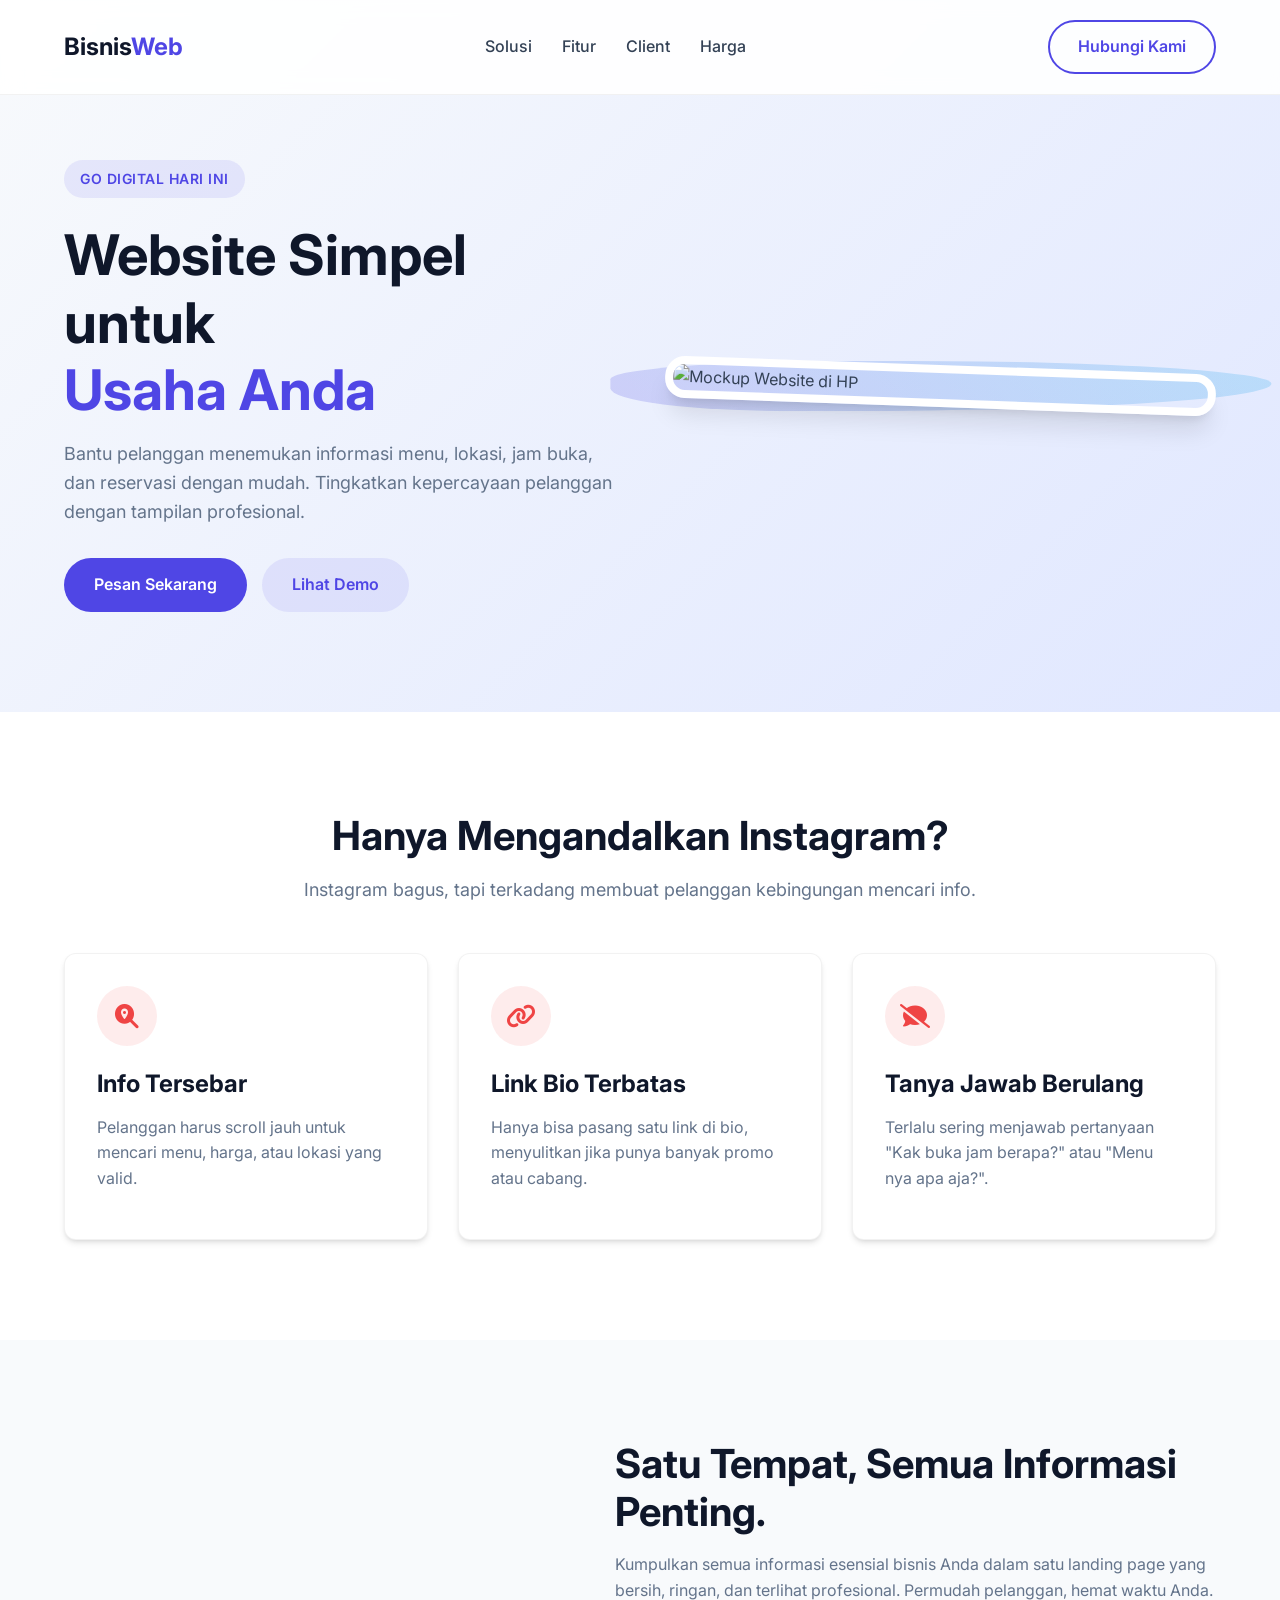
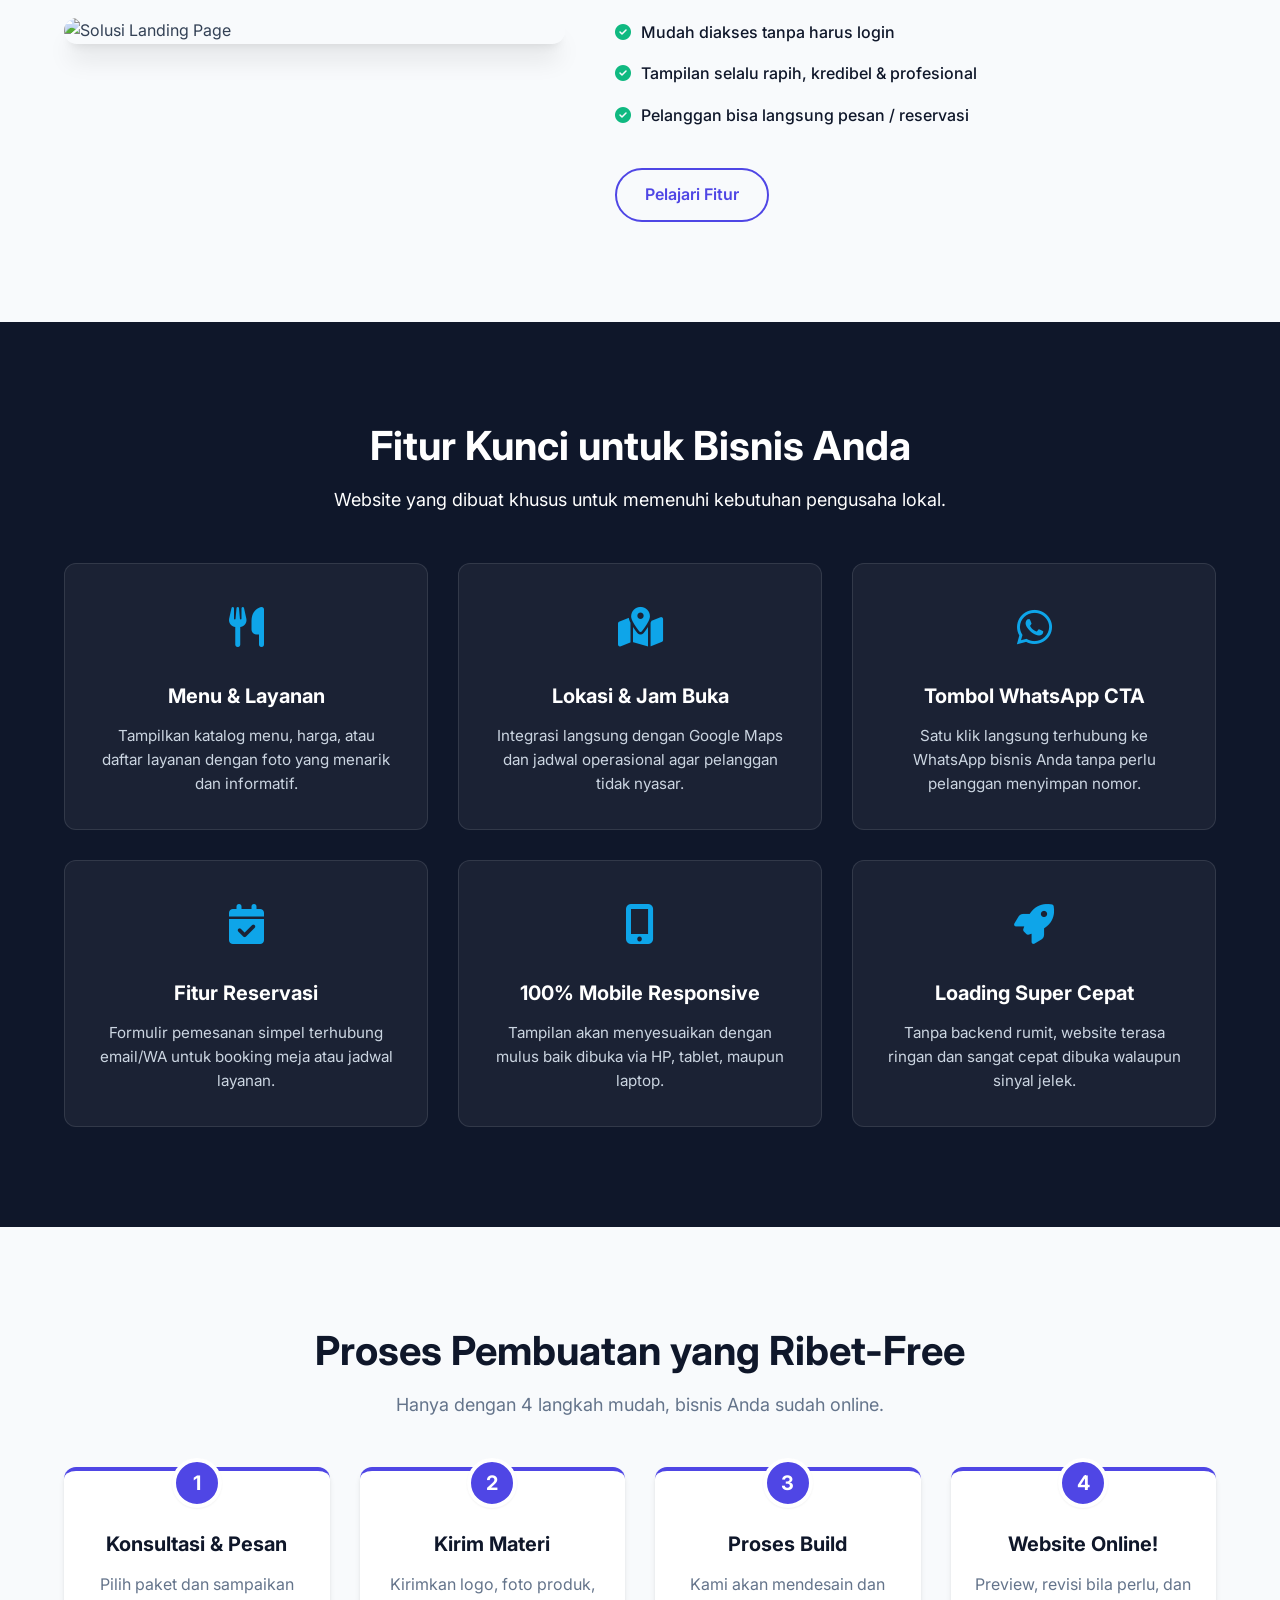
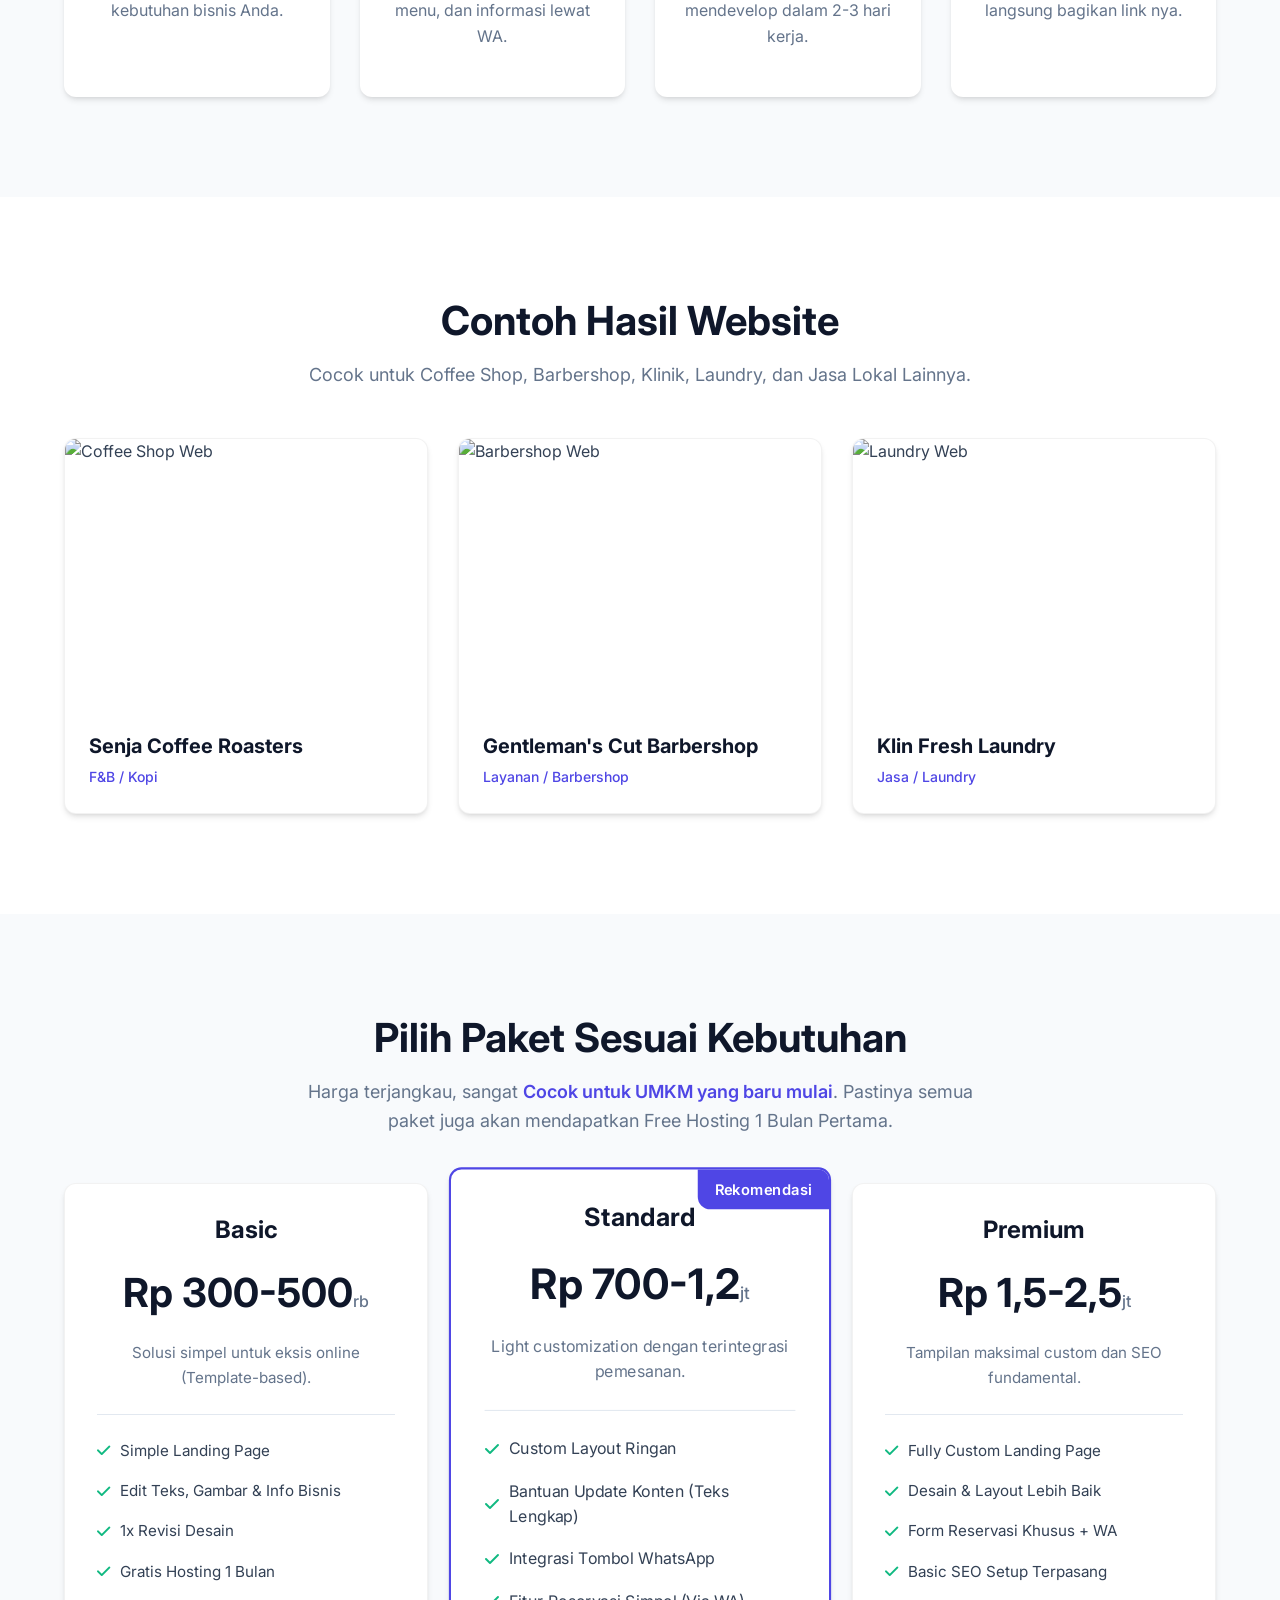
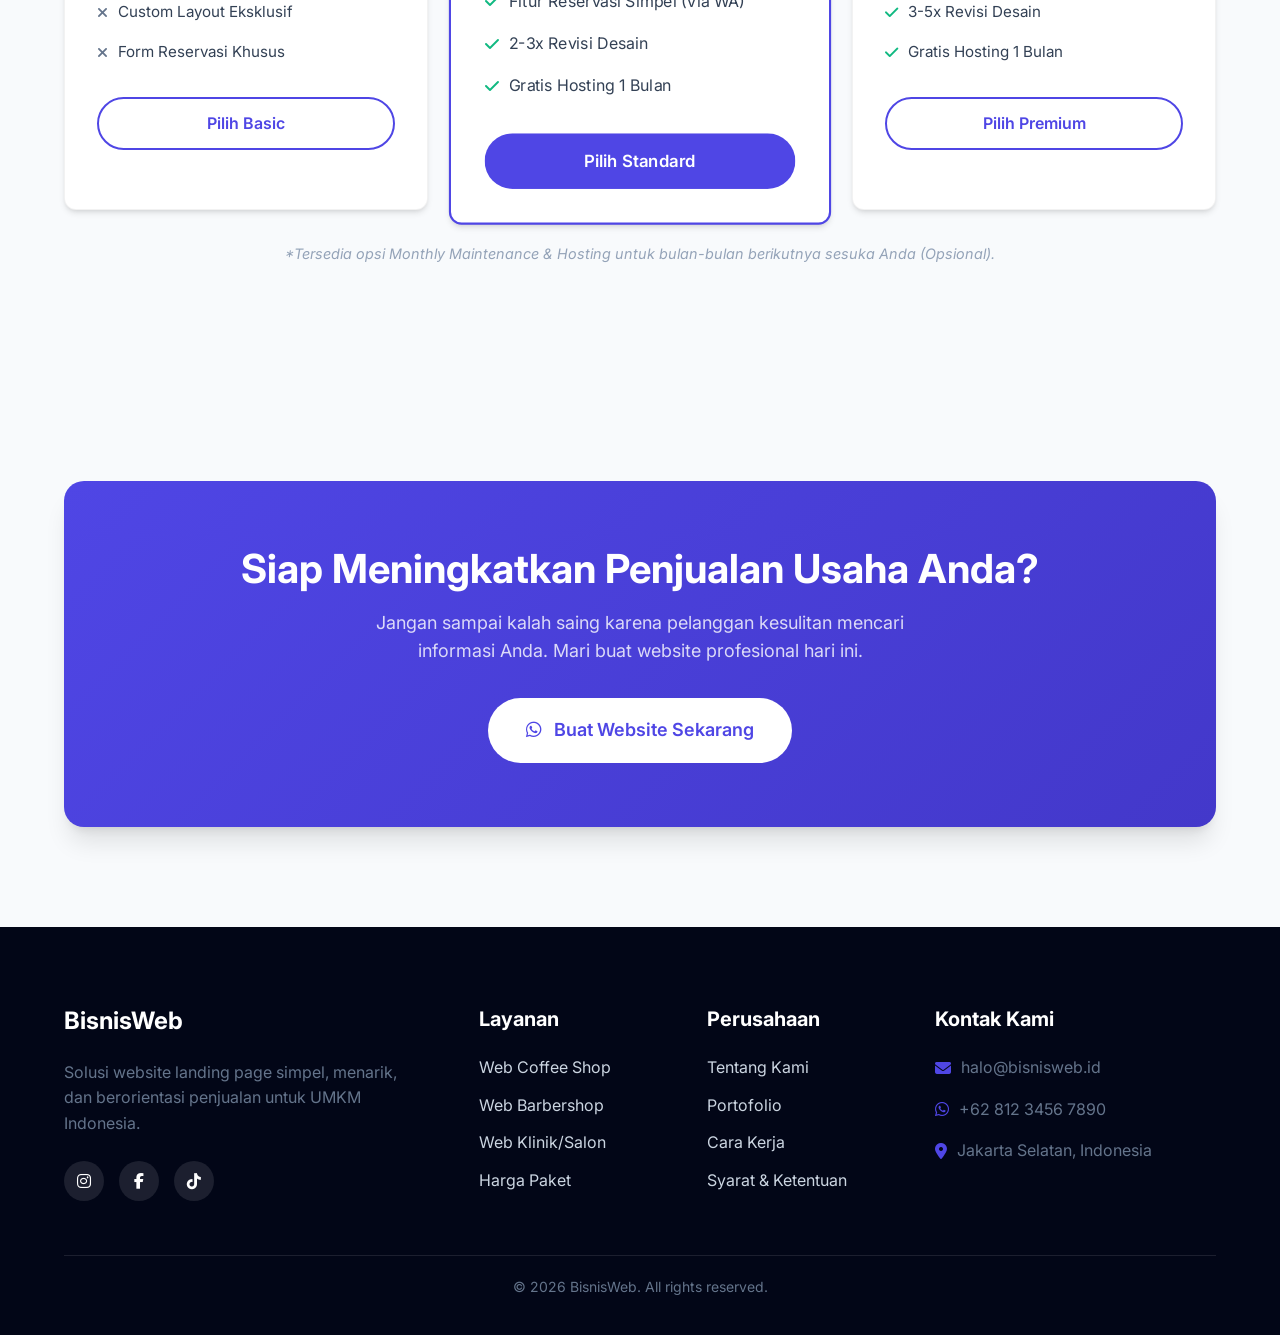
==== index.html @ bc3cfbec "first commit" ====
<!DOCTYPE html>
<html lang="id">
<head>
    <meta charset="UTF-8">
    <meta name="viewport" content="width=device-width, initial-scale=1.0">
    <title>Jasa Pembuatan Website Usaha Kecil | Simpel & Profesional</title>
    <meta name="description" content="Website landing page simpel dan profesional untuk usaha kecil Anda.">
    <link rel="stylesheet" href="style.css">
    <link rel="preconnect" href="https://fonts.googleapis.com">
    <link rel="preconnect" href="https://fonts.gstatic.com" crossorigin>
    <link href="https://fonts.googleapis.com/css2?family=Inter:wght@300;400;500;600;700&display=swap" rel="stylesheet">
    <link rel="stylesheet" href="https://cdnjs.cloudflare.com/ajax/libs/font-awesome/6.4.0/css/all.min.css">
</head>
<body>

    <!-- Navigation -->
    <nav class="navbar">
        <div class="container nav-container">
            <a href="#" class="logo">Bisnis<span>Web</span></a>
            <ul class="nav-links">
                <li><a href="#solusi">Solusi</a></li>
                <li><a href="#fitur">Fitur</a></li>
                <li><a href="#portfolio">Client</a></li>
                <li><a href="#harga">Harga</a></li>
            </ul>
            <a href="#koneksi" class="btn btn-outline nav-btn">Hubungi Kami</a>
            <div class="mobile-menu-btn"><i class="fas fa-bars"></i></div>
        </div>
    </nav>

    <!-- 1. Hero Section -->
    <header class="hero" id="home">
        <div class="container hero-container">
            <div class="hero-content">
                <span class="badge">Go Digital Hari Ini</span>
                <h1>Website Simpel untuk <span>Usaha Anda</span></h1>
                <p>Bantu pelanggan menemukan informasi menu, lokasi, jam buka, dan reservasi dengan mudah. Tingkatkan kepercayaan pelanggan dengan tampilan profesional.</p>
                <div class="hero-btns">
                    <a href="#harga" class="btn btn-primary">Pesan Sekarang</a>
                    <a href="#portfolio" class="btn btn-secondary">Lihat Demo</a>
                </div>
            </div>
            <div class="hero-image">
                <div class="mockup-container">
                    <div class="blob-bg"></div>
                    <img src="https://images.unsplash.com/photo-1551288049-bebda4e38f71?q=80&w=2070&auto=format&fit=crop" alt="Mockup Website di HP" class="mockup-img shadow-lg" />
                </div>
            </div>
        </div>
    </header>

    <!-- 2. Problem Section -->
    <section class="problem section-padding bg-light" id="masalah">
        <div class="container">
            <div class="section-title text-center">
                <h2>Hanya Mengandalkan Instagram?</h2>
                <p>Instagram bagus, tapi terkadang membuat pelanggan kebingungan mencari info.</p>
            </div>
            <div class="grid-3">
                <div class="card problem-card">
                    <div class="icon-circle text-red"><i class="fas fa-search-location"></i></div>
                    <h3>Info Tersebar</h3>
                    <p>Pelanggan harus scroll jauh untuk mencari menu, harga, atau lokasi yang valid.</p>
                </div>
                <div class="card problem-card">
                    <div class="icon-circle text-red"><i class="fas fa-link"></i></div>
                    <h3>Link Bio Terbatas</h3>
                    <p>Hanya bisa pasang satu link di bio, menyulitkan jika punya banyak promo atau cabang.</p>
                </div>
                <div class="card problem-card">
                    <div class="icon-circle text-red"><i class="fas fa-comment-slash"></i></div>
                    <h3>Tanya Jawab Berulang</h3>
                    <p>Terlalu sering menjawab pertanyaan "Kak buka jam berapa?" atau "Menu nya apa aja?".</p>
                </div>
            </div>
        </div>
    </section>

    <!-- 3. Solution Section -->
    <section class="solution section-padding" id="solusi">
        <div class="container solution-container">
            <div class="solution-image">
                <img src="https://images.unsplash.com/photo-1460925895917-afdab827c52f?q=80&w=2015&auto=format&fit=crop" alt="Solusi Landing Page" class="rounded-image shadow-lg" />
            </div>
            <div class="solution-content">
                <h2>Satu Tempat, Semua Informasi Penting.</h2>
                <p>Kumpulkan semua informasi esensial bisnis Anda dalam satu landing page yang bersih, ringan, dan terlihat profesional. Permudah pelanggan, hemat waktu Anda.</p>
                <ul class="check-list">
                    <li><i class="fas fa-check-circle"></i> Mudah diakses tanpa harus login</li>
                    <li><i class="fas fa-check-circle"></i> Tampilan selalu rapih, kredibel & profesional</li>
                    <li><i class="fas fa-check-circle"></i> Pelanggan bisa langsung pesan / reservasi</li>
                </ul>
                <a href="#fitur" class="btn btn-outline mt-3">Pelajari Fitur</a>
            </div>
        </div>
    </section>

    <!-- 4. Features Section -->
    <section class="features section-padding bg-dark text-white" id="fitur">
        <div class="container">
            <div class="section-title text-center">
                <h2>Fitur Kunci untuk Bisnis Anda</h2>
                <p>Website yang dibuat khusus untuk memenuhi kebutuhan pengusaha lokal.</p>
            </div>
            <div class="grid-3">
                <div class="feature-item">
                    <div class="feature-icon"><i class="fas fa-utensils"></i></div>
                    <h4>Menu & Layanan</h4>
                    <p>Tampilkan katalog menu, harga, atau daftar layanan dengan foto yang menarik dan informatif.</p>
                </div>
                <div class="feature-item">
                    <div class="feature-icon"><i class="fas fa-map-marked-alt"></i></div>
                    <h4>Lokasi & Jam Buka</h4>
                    <p>Integrasi langsung dengan Google Maps dan jadwal operasional agar pelanggan tidak nyasar.</p>
                </div>
                <div class="feature-item">
                    <div class="feature-icon"><i class="fab fa-whatsapp"></i></div>
                    <h4>Tombol WhatsApp CTA</h4>
                    <p>Satu klik langsung terhubung ke WhatsApp bisnis Anda tanpa perlu pelanggan menyimpan nomor.</p>
                </div>
                <div class="feature-item">
                    <div class="feature-icon"><i class="fas fa-calendar-check"></i></div>
                    <h4>Fitur Reservasi</h4>
                    <p>Formulir pemesanan simpel terhubung email/WA untuk booking meja atau jadwal layanan.</p>
                </div>
                <div class="feature-item">
                    <div class="feature-icon"><i class="fas fa-mobile-alt"></i></div>
                    <h4>100% Mobile Responsive</h4>
                    <p>Tampilan akan menyesuaikan dengan mulus baik dibuka via HP, tablet, maupun laptop.</p>
                </div>
                <div class="feature-item">
                    <div class="feature-icon"><i class="fas fa-rocket"></i></div>
                    <h4>Loading Super Cepat</h4>
                    <p>Tanpa backend rumit, website terasa ringan dan sangat cepat dibuka walaupun sinyal jelek.</p>
                </div>
            </div>
        </div>
    </section>

    <!-- 7. How It Works -->
    <section class="how-it-works section-padding" id="cara-kerja">
         <div class="container">
            <div class="section-title text-center">
                <h2>Proses Pembuatan yang Ribet-Free</h2>
                <p>Hanya dengan 4 langkah mudah, bisnis Anda sudah online.</p>
            </div>
            <div class="steps-grid">
                <div class="step-card">
                    <div class="step-num">1</div>
                    <h4>Konsultasi & Pesan</h4>
                    <p>Pilih paket dan sampaikan kebutuhan bisnis Anda.</p>
                </div>
                <div class="step-card">
                    <div class="step-num">2</div>
                    <h4>Kirim Materi</h4>
                    <p>Kirimkan logo, foto produk, menu, dan informasi lewat WA.</p>
                </div>
                <div class="step-card">
                    <div class="step-num">3</div>
                    <h4>Proses Build</h4>
                    <p>Kami akan mendesain dan mendevelop dalam 2-3 hari kerja.</p>
                </div>
                <div class="step-card">
                    <div class="step-num">4</div>
                    <h4>Website Online!</h4>
                    <p>Preview, revisi bila perlu, dan langsung bagikan link nya.</p>
                </div>
            </div>
        </div>
    </section>

    <!-- 5. Demo/Portfolio Section -->
    <section class="portfolio section-padding bg-light" id="portfolio">
        <div class="container">
            <div class="section-title text-center">
                <h2>Contoh Hasil Website</h2>
                <p>Cocok untuk Coffee Shop, Barbershop, Klinik, Laundry, dan Jasa Lokal Lainnya.</p>
            </div>
            <div class="grid-3 portfolio-grid">
                <div class="card portfolio-card">
                    <div class="portfolio-img">
                        <img src="https://images.unsplash.com/photo-1554118811-1e0d58224f24?q=80&w=2047&auto=format&fit=crop" alt="Coffee Shop Web">
                        <div class="portfolio-overlay">
                            <a href="#" class="btn btn-primary btn-sm">Lihat Web</a>
                        </div>
                    </div>
                    <div class="portfolio-info">
                        <h4>Senja Coffee Roasters</h4>
                        <p class="tag">F&B / Kopi</p>
                    </div>
                </div>
                <div class="card portfolio-card">
                    <div class="portfolio-img">
                        <img src="https://images.unsplash.com/photo-1585747860715-2ba37e788b70?q=80&w=2074&auto=format&fit=crop" alt="Barbershop Web">
                        <div class="portfolio-overlay">
                            <a href="#" class="btn btn-primary btn-sm">Lihat Web</a>
                        </div>
                    </div>
                    <div class="portfolio-info">
                        <h4>Gentleman's Cut Barbershop</h4>
                        <p class="tag">Layanan / Barbershop</p>
                    </div>
                </div>
                <div class="card portfolio-card">
                    <div class="portfolio-img">
                        <img src="https://images.unsplash.com/photo-1542838132-92c53300491e?q=80&w=1974&auto=format&fit=crop" alt="Laundry Web">
                        <div class="portfolio-overlay">
                            <a href="#" class="btn btn-primary btn-sm">Lihat Web</a>
                        </div>
                    </div>
                    <div class="portfolio-info">
                        <h4>Klin Fresh Laundry</h4>
                        <p class="tag">Jasa / Laundry</p>
                    </div>
                </div>
            </div>
        </div>
    </section>

    <!-- 6. Pricing Section -->
    <section class="pricing section-padding" id="harga">
        <div class="container">
            <div class="section-title text-center">
                <h2>Pilih Paket Sesuai Kebutuhan</h2>
                <p>Harga terjangkau, sangat <span class="highlight-text">Cocok untuk UMKM yang baru mulai</span>. Pastinya semua paket juga akan mendapatkan Free Hosting 1 Bulan Pertama.</p>
            </div>
            <div class="grid-3">
                <div class="card pricing-card">
                    <h3>Basic</h3>
                    <div class="price">Rp 300-500<span>rb</span></div>
                    <p class="price-desc">Solusi simpel untuk eksis online (Template-based).</p>
                    <ul class="pricing-features">
                        <li><i class="fas fa-check"></i> Simple Landing Page</li>
                        <li><i class="fas fa-check"></i> Edit Teks, Gambar & Info Bisnis</li>
                        <li><i class="fas fa-check"></i> 1x Revisi Desain</li>
                        <li><i class="fas fa-check"></i> Gratis Hosting 1 Bulan</li>
                        <li><i class="fas fa-times text-muted"></i> Custom Layout Eksklusif</li>
                        <li><i class="fas fa-times text-muted"></i> Form Reservasi Khusus</li>
                    </ul>
                    <a href="#" class="btn btn-outline btn-full">Pilih Basic</a>
                </div>
                <div class="card pricing-card popular">
                    <div class="ribbon">Rekomendasi</div>
                    <h3>Standard</h3>
                    <div class="price">Rp 700-1,2<span>jt</span></div>
                    <p class="price-desc">Light customization dengan terintegrasi pemesanan.</p>
                    <ul class="pricing-features">
                        <li><i class="fas fa-check"></i> Custom Layout Ringan</li>
                        <li><i class="fas fa-check"></i> Bantuan Update Konten (Teks Lengkap)</li>
                        <li><i class="fas fa-check"></i> Integrasi Tombol WhatsApp</li>
                        <li><i class="fas fa-check"></i> Fitur Reservasi Simpel (Via WA)</li>
                        <li><i class="fas fa-check"></i> 2-3x Revisi Desain</li>
                        <li><i class="fas fa-check"></i> Gratis Hosting 1 Bulan</li>
                    </ul>
                    <a href="#" class="btn btn-primary btn-full">Pilih Standard</a>
                </div>
                <div class="card pricing-card">
                    <h3>Premium</h3>
                    <div class="price">Rp 1,5-2,5<span>jt</span></div>
                    <p class="price-desc">Tampilan maksimal custom dan SEO fundamental.</p>
                    <ul class="pricing-features">
                        <li><i class="fas fa-check"></i> Fully Custom Landing Page</li>
                        <li><i class="fas fa-check"></i> Desain & Layout Lebih Baik</li>
                        <li><i class="fas fa-check"></i> Form Reservasi Khusus + WA</li>
                        <li><i class="fas fa-check"></i> Basic SEO Setup Terpasang</li>
                        <li><i class="fas fa-check"></i> 3-5x Revisi Desain</li>
                        <li><i class="fas fa-check"></i> Gratis Hosting 1 Bulan</li>
                    </ul>
                    <a href="#" class="btn btn-outline btn-full">Pilih Premium</a>
                </div>
            </div>
            
            <div class="pricing-note text-center mt-4">
                <p class="text-muted" style="font-size: 0.9rem;">
                    <em>*Tersedia opsi Monthly Maintenance & Hosting untuk bulan-bulan berikutnya sesuka Anda (Opsional).</em>
                </p>
            </div>
        </div>
    </section>

    <!-- 8. CTA Section -->
    <section class="cta section-padding" id="koneksi">
        <div class="container text-center">
            <div class="cta-box bg-primary rounded-lg shadow-lg">
                <h2>Siap Meningkatkan Penjualan Usaha Anda?</h2>
                <p>Jangan sampai kalah saing karena pelanggan kesulitan mencari informasi Anda. Mari buat website profesional hari ini.</p>
                <a href="#" class="btn btn-light btn-lg mt-4"><i class="fab fa-whatsapp mr-2"></i> Buat Website Sekarang</a>
            </div>
        </div>
    </section>

    <!-- 9. Footer -->
    <footer class="footer bg-dark-deep">
        <div class="container">
            <div class="footer-grid">
                <div class="footer-brand">
                    <h3>Bisnis<span>Web</span></h3>
                    <p>Solusi website landing page simpel, menarik, dan berorientasi penjualan untuk UMKM Indonesia.</p>
                    <div class="social-links">
                        <a href="#"><i class="fab fa-instagram"></i></a>
                        <a href="#"><i class="fab fa-facebook-f"></i></a>
                        <a href="#"><i class="fab fa-tiktok"></i></a>
                    </div>
                </div>
                <div class="footer-links">
                    <h4>Layanan</h4>
                    <ul>
                        <li><a href="#fitur">Web Coffee Shop</a></li>
                        <li><a href="#fitur">Web Barbershop</a></li>
                        <li><a href="#fitur">Web Klinik/Salon</a></li>
                        <li><a href="#harga">Harga Paket</a></li>
                    </ul>
                </div>
                <div class="footer-links">
                    <h4>Perusahaan</h4>
                    <ul>
                        <li><a href="#">Tentang Kami</a></li>
                        <li><a href="#portfolio">Portofolio</a></li>
                        <li><a href="#cara-kerja">Cara Kerja</a></li>
                        <li><a href="#">Syarat & Ketentuan</a></li>
                    </ul>
                </div>
                <div class="footer-contact">
                    <h4>Kontak Kami</h4>
                    <p><i class="fas fa-envelope"></i> halo@bisnisweb.id</p>
                    <p><i class="fab fa-whatsapp"></i> +62 812 3456 7890</p>
                    <p><i class="fas fa-map-marker-alt"></i> Jakarta Selatan, Indonesia</p>
                </div>
            </div>
            <div class="footer-bottom">
                <p>&copy; 2026 BisnisWeb. All rights reserved.</p>
            </div>
        </div>
    </footer>

    <script src="script.js"></script>
</body>
</html>
---- style.css ----
:root {
    --primary-color: #4f46e5;     /* Indigo 600 */
    --primary-hover: #4338ca;     /* Indigo 700 */
    --secondary-color: #0ea5e9;   /* Sky 500 */
    --dark-color: #0f172a;        /* Slate 900 */
    --dark-deep: #020617;         /* Slate 950 */
    --text-color: #334155;        /* Slate 700 */
    --text-light: #64748b;        /* Slate 500 */
    --light-bg: #f8fafc;          /* Slate 50 */
    --white: #ffffff;
    --red: #ef4444;               /* Red 500 */
    --green: #10b981;             /* Emerald 500 */
    
    --font-main: 'Inter', sans-serif;
    --border-radius: 12px;
    --border-radius-lg: 20px;
    --transition: all 0.3s ease;
    --shadow-sm: 0 1px 2px 0 rgb(0 0 0 / 0.05);
    --shadow: 0 4px 6px -1px rgb(0 0 0 / 0.1), 0 2px 4px -2px rgb(0 0 0 / 0.1);
    --shadow-md: 0 10px 15px -3px rgb(0 0 0 / 0.1), 0 4px 6px -4px rgb(0 0 0 / 0.1);
    --shadow-lg: 0 20px 25px -5px rgb(0 0 0 / 0.1), 0 8px 10px -6px rgb(0 0 0 / 0.1);
}

* {
    margin: 0;
    padding: 0;
    box-sizing: border-box;
}

html {
    scroll-behavior: smooth;
    font-size: 16px;
}

body {
    font-family: var(--font-main);
    color: var(--text-color);
    line-height: 1.6;
    background-color: var(--light-bg);
}

a {
    text-decoration: none;
    color: var(--primary-color);
    transition: var(--transition);
}

ul {
    list-style: none;
}

img {
    max-width: 100%;
    height: auto;
    display: block;
}

/* Utilities */
.container {
    width: 90%;
    max-width: 1200px;
    margin: 0 auto;
}

.section-padding {
    padding: 100px 0;
}

.text-center { text-align: center; }
.text-white { color: var(--white); }
.text-red { color: var(--red); }
.text-muted { color: #94a3b8; }

.bg-light { background-color: var(--white); }
.bg-dark { background-color: var(--dark-color); }
.bg-dark-deep { background-color: var(--dark-deep); }
.bg-primary { background-color: var(--primary-color); color: var(--white); }

.mt-3 { margin-top: 1.5rem; }
.mt-4 { margin-top: 2rem; }
.mr-2 { margin-right: 0.5rem; }

.rounded-lg { border-radius: var(--border-radius-lg); }
.rounded-image { border-radius: var(--border-radius-lg); overflow: hidden; }
.shadow-lg { box-shadow: var(--shadow-lg); }

.grid-3 {
    display: grid;
    grid-template-columns: repeat(auto-fit, minmax(300px, 1fr));
    gap: 30px;
}

/* Typography */
h1, h2, h3, h4, h5, h6 {
    font-weight: 700;
    color: var(--dark-color);
    line-height: 1.2;
    margin-bottom: 1rem;
}

.text-white h1, .text-white h2, .text-white h3, .text-white h4, .text-white p,
.bg-dark h1, .bg-dark h2, .bg-dark h3, .bg-dark h4, .bg-dark p,
.bg-primary h1, .bg-primary h2, .bg-primary h3, .bg-primary h4, .bg-primary p {
    color: var(--white);
}

h1 { font-size: 3.5rem; }
h2 { font-size: 2.5rem; }
h3 { font-size: 1.5rem; }
h4 { font-size: 1.25rem; }

p {
    margin-bottom: 1rem;
    color: var(--text-light);
}

.section-title {
    margin-bottom: 3rem;
    max-width: 700px;
    margin-left: auto;
    margin-right: auto;
}

.section-title h2 { margin-bottom: 1rem; }
.section-title p { font-size: 1.125rem; }

.badge {
    display: inline-block;
    padding: 0.5rem 1rem;
    background-color: rgba(79, 70, 229, 0.1);
    color: var(--primary-color);
    border-radius: 50px;
    font-size: 0.875rem;
    font-weight: 600;
    margin-bottom: 1.5rem;
    text-transform: uppercase;
    letter-spacing: 0.5px;
}

.highlight-text {
    color: var(--primary-color);
    font-weight: 600;
}

/* Buttons */
.btn {
    display: inline-block;
    padding: 12px 28px;
    border-radius: 50px;
    font-weight: 600;
    font-size: 1rem;
    cursor: pointer;
    text-align: center;
    border: 2px solid transparent;
}

.btn-primary {
    background-color: var(--primary-color);
    color: var(--white);
}

.btn-primary:hover {
    background-color: var(--primary-hover);
    color: var(--white);
    transform: translateY(-2px);
    box-shadow: var(--shadow-md);
}

.btn-secondary {
    background-color: rgba(79, 70, 229, 0.1);
    color: var(--primary-color);
}

.btn-secondary:hover {
    background-color: rgba(79, 70, 229, 0.2);
    transform: translateY(-2px);
}

.btn-outline {
    border-color: var(--primary-color);
    color: var(--primary-color);
    background: transparent;
}

.btn-outline:hover {
    background-color: var(--primary-color);
    color: var(--white);
    transform: translateY(-2px);
}

.btn-light {
    background-color: var(--white);
    color: var(--primary-color);
}

.btn-light:hover {
    background-color: var(--light-bg);
    transform: translateY(-2px);
    box-shadow: var(--shadow-md);
}

.btn-sm {
    padding: 8px 16px;
    font-size: 0.875rem;
}

.btn-lg {
    padding: 16px 36px;
    font-size: 1.125rem;
}

.btn-full {
    width: 100%;
}

/* Cards */
.card {
    background-color: var(--white);
    border-radius: var(--border-radius);
    padding: 2rem;
    box-shadow: var(--shadow);
    transition: var(--transition);
    border: 1px solid rgba(0,0,0,0.05);
}

.card:hover {
    transform: translateY(-5px);
    box-shadow: var(--shadow-lg);
}

/* Navbar */
.navbar {
    position: fixed;
    top: 0;
    left: 0;
    width: 100%;
    padding: 20px 0;
    background-color: rgba(255, 255, 255, 0.9);
    backdrop-filter: blur(10px);
    -webkit-backdrop-filter: blur(10px);
    z-index: 1000;
    transition: var(--transition);
    border-bottom: 1px solid rgba(0,0,0,0.05);
}

.navbar.scrolled {
    padding: 15px 0;
    box-shadow: var(--shadow-sm);
}

.nav-container {
    display: flex;
    justify-content: space-between;
    align-items: center;
}

.logo {
    font-size: 1.5rem;
    font-weight: 700;
    color: var(--dark-color);
}

.logo span {
    color: var(--primary-color);
}

.nav-links {
    display: flex;
    gap: 30px;
}

.nav-links a {
    color: var(--text-color);
    font-weight: 500;
    font-size: 1rem;
}

.nav-links a:hover,
.nav-links a.active {
    color: var(--primary-color);
}

.mobile-menu-btn {
    display: none;
    font-size: 1.5rem;
    cursor: pointer;
    color: var(--dark-color);
}

/* Hero Section */
.hero {
    padding: 160px 0 100px;
    background: linear-gradient(135deg, var(--light-bg) 0%, #e0e7ff 100%);
    overflow: hidden;
    position: relative;
}

.hero-container {
    display: grid;
    grid-template-columns: 1fr 1fr;
    gap: 50px;
    align-items: center;
}

.hero h1 span {
    color: var(--primary-color);
    display: block;
}

.hero p {
    font-size: 1.125rem;
    margin-bottom: 2rem;
}

.hero-btns {
    display: flex;
    gap: 15px;
}

.hero-image {
    position: relative;
}

.mockup-container {
    position: relative;
    z-index: 2;
}

.mockup-img {
    border-radius: var(--border-radius-lg);
    position: relative;
    z-index: 2;
    border: 8px solid var(--white);
    transform: rotate(2deg);
    transition: var(--transition);
}

.mockup-img:hover {
    transform: rotate(0deg) scale(1.02);
}

.blob-bg {
    position: absolute;
    top: 50%;
    left: 50%;
    transform: translate(-50%, -50%);
    width: 120%;
    height: 120%;
    background: linear-gradient(45deg, rgba(79, 70, 229, 0.2), rgba(14, 165, 233, 0.2));
    border-radius: 40% 60% 70% 30% / 40% 50% 60% 50%;
    animation: blobMorph 8s ease-in-out infinite alternate;
    z-index: 1;
}

@keyframes blobMorph {
    0% { border-radius: 40% 60% 70% 30% / 40% 50% 60% 50%; }
    100% { border-radius: 70% 30% 50% 50% / 30% 30% 70% 70%; }
}

/* Problem Section */
.icon-circle {
    width: 60px;
    height: 60px;
    border-radius: 50%;
    display: flex;
    align-items: center;
    justify-content: center;
    font-size: 1.5rem;
    margin-bottom: 1.5rem;
    background-color: rgba(239, 68, 68, 0.1);
}

.icon-circle.text-red {
    color: var(--red);
}

/* Solution Section */
.solution-container {
    display: grid;
    grid-template-columns: 1fr 1.2fr;
    gap: 50px;
    align-items: center;
}

.check-list li {
    display: flex;
    align-items: flex-start;
    gap: 10px;
    margin-bottom: 1rem;
    font-weight: 500;
    color: var(--dark-color);
}

.check-list i {
    color: var(--green);
    margin-top: 4px;
}

/* Features Section */
.feature-item {
    text-align: center;
    padding: 2rem;
    background: rgba(255,255,255,0.05);
    border-radius: var(--border-radius);
    border: 1px solid rgba(255,255,255,0.1);
    transition: var(--transition);
}

.feature-item:hover {
    transform: translateY(-5px);
    background: rgba(255,255,255,0.1);
}

.feature-icon {
    font-size: 2.5rem;
    color: var(--secondary-color);
    margin-bottom: 1.5rem;
}

.feature-item p {
    color: #cbd5e1;
    font-size: 0.95rem;
    margin-bottom: 0;
}

/* How It Works */
.steps-grid {
    display: grid;
    grid-template-columns: repeat(auto-fit, minmax(220px, 1fr));
    gap: 30px;
    counter-reset: step;
}

.step-card {
    text-align: center;
    padding: 2rem 1.5rem;
    background: var(--white);
    border-radius: var(--border-radius);
    box-shadow: var(--shadow);
    position: relative;
    border-top: 4px solid var(--primary-color);
}

.step-num {
    width: 50px;
    height: 50px;
    background: var(--primary-color);
    color: var(--white);
    border-radius: 50%;
    display: flex;
    align-items: center;
    justify-content: center;
    font-size: 1.25rem;
    font-weight: 700;
    margin: -45px auto 1.5rem;
    border: 4px solid var(--white);
    box-shadow: var(--shadow-sm);
}

/* Portfolio Section */
.portfolio-card {
    padding: 0;
    overflow: hidden;
}

.portfolio-img {
    position: relative;
    aspect-ratio: 4/3;
    overflow: hidden;
}

.portfolio-img img {
    width: 100%;
    height: 100%;
    object-fit: cover;
    transition: transform 0.5s ease;
}

.portfolio-overlay {
    position: absolute;
    top: 0;
    left: 0;
    width: 100%;
    height: 100%;
    background: rgba(15, 23, 42, 0.7);
    display: flex;
    align-items: center;
    justify-content: center;
    opacity: 0;
    transition: var(--transition);
}

.portfolio-card:hover .portfolio-img img {
    transform: scale(1.1);
}

.portfolio-card:hover .portfolio-overlay {
    opacity: 1;
}

.portfolio-info {
    padding: 1.5rem;
}

.portfolio-info h4 {
    margin-bottom: 0.5rem;
}

.portfolio-info .tag {
    font-size: 0.875rem;
    color: var(--primary-color);
    margin-bottom: 0;
    font-weight: 500;
}

/* Pricing Section */
.pricing-card {
    text-align: center;
    position: relative;
}

.pricing-card.popular {
    border: 2px solid var(--primary-color);
    transform: scale(1.05);
}

.pricing-card.popular:hover {
    transform: scale(1.05) translateY(-5px);
}

.ribbon {
    position: absolute;
    top: 0;
    right: 0;
    background: var(--primary-color);
    color: var(--white);
    padding: 8px 16px;
    font-size: 0.875rem;
    font-weight: 600;
    border-bottom-left-radius: var(--border-radius);
    border-top-right-radius: calc(var(--border-radius) - 2px);
}

.price {
    font-size: 2.5rem;
    font-weight: 700;
    color: var(--dark-color);
    margin: 1rem 0;
}

.price span {
    font-size: 1rem;
    font-weight: 500;
    color: var(--text-light);
}

.price-desc {
    font-size: 0.95rem;
    padding-bottom: 1.5rem;
    border-bottom: 1px solid #e2e8f0;
    margin-bottom: 1.5rem;
}

.pricing-features {
    text-align: left;
    margin-bottom: 2rem;
}

.pricing-features li {
    margin-bottom: 1rem;
    font-size: 0.95rem;
    display: flex;
    align-items: center;
    gap: 10px;
}

.pricing-features i.fa-check {
    color: var(--green);
}

.pricing-features i.fa-times {
    color: var(--text-light);
}

/* CTA Section */
.cta-box {
    padding: 4rem 2rem;
    background-image: linear-gradient(135deg, var(--primary-color) 0%, var(--primary-hover) 100%);
}

.cta-box h2 {
    color: var(--white);
    margin-bottom: 1rem;
}

.cta-box p {
    color: rgba(255,255,255,0.8);
    font-size: 1.125rem;
    max-width: 600px;
    margin: 0 auto;
}

/* Footer */
.footer {
    padding: 80px 0 20px;
    color: #cbd5e1;
}

.footer-grid {
    display: grid;
    grid-template-columns: 2fr 1fr 1fr 1.5fr;
    gap: 40px;
    margin-bottom: 50px;
}

.footer h3, .footer h4 {
    color: var(--white);
    margin-bottom: 1.5rem;
}

.footer-brand p {
    margin-bottom: 1.5rem;
    padding-right: 2rem;
}

.social-links {
    display: flex;
    gap: 15px;
}

.social-links a {
    width: 40px;
    height: 40px;
    border-radius: 50%;
    background: rgba(255,255,255,0.1);
    display: flex;
    align-items: center;
    justify-content: center;
    color: var(--white);
}

.social-links a:hover {
    background: var(--primary-color);
    transform: translateY(-3px);
}

.footer-links ul li {
    margin-bottom: 0.75rem;
}

.footer-links a {
    color: #cbd5e1;
}

.footer-links a:hover {
    color: var(--white);
    padding-left: 5px;
}

.footer-contact p {
    display: flex;
    align-items: center;
    gap: 10px;
    margin-bottom: 1rem;
}

.footer-contact i {
    color: var(--primary-color);
}

.footer-bottom {
    text-align: center;
    padding-top: 20px;
    border-top: 1px solid rgba(255,255,255,0.1);
    font-size: 0.875rem;
}

/* Responsive Design */
@media (max-width: 1024px) {
    h1 { font-size: 3rem; }
    h2 { font-size: 2.25rem; }
    
    .hero-container {
        gap: 30px;
    }
    
    .pricing-card.popular {
        transform: scale(1);
    }
    .pricing-card.popular:hover {
        transform: translateY(-5px);
    }
}

@media (max-width: 768px) {
    h1 { font-size: 2.5rem; }
    
    .grid-3 {
        grid-template-columns: repeat(auto-fit, minmax(250px, 1fr));
    }
    
    .nav-links {
        display: none;
    }
    
    .nav-btn {
        display: none;
    }
    
    .mobile-menu-btn {
        display: block;
    }
    
    /* Mobile Menu Logic */
    .nav-links.active {
        display: flex;
        flex-direction: column;
        position: absolute;
        top: 100%;
        left: 0;
        width: 100%;
        background: var(--white);
        padding: 20px;
        box-shadow: var(--shadow-md);
        gap: 15px;
        text-align: center;
    }
    
    .hero {
        padding: 120px 0 60px;
    }
    
    .hero-container,
    .solution-container {
        grid-template-columns: 1fr;
        text-align: center;
    }
    
    .hero-btns {
        justify-content: center;
    }
    
    .hero-image {
        margin-top: 30px;
        max-width: 500px;
        margin-left: auto;
        margin-right: auto;
    }
    
    .solution-image {
        order: 2;
        margin-top: 30px;
    }
    
    .solution-content {
        order: 1;
    }
    
    .check-list li {
        justify-content: center;
    }
    
    .footer-grid {
        grid-template-columns: 1fr 1fr;
    }
    
    .section-padding {
        padding: 70px 0;
    }
}

@media (max-width: 576px) {
    h1 { font-size: 2rem; }
    h2 { font-size: 1.75rem; }
    
    .hero-btns {
        flex-direction: column;
        gap: 10px;
    }
    
    .btn {
        width: 100%;
    }
    
    .footer-grid {
        grid-template-columns: 1fr;
    }
}
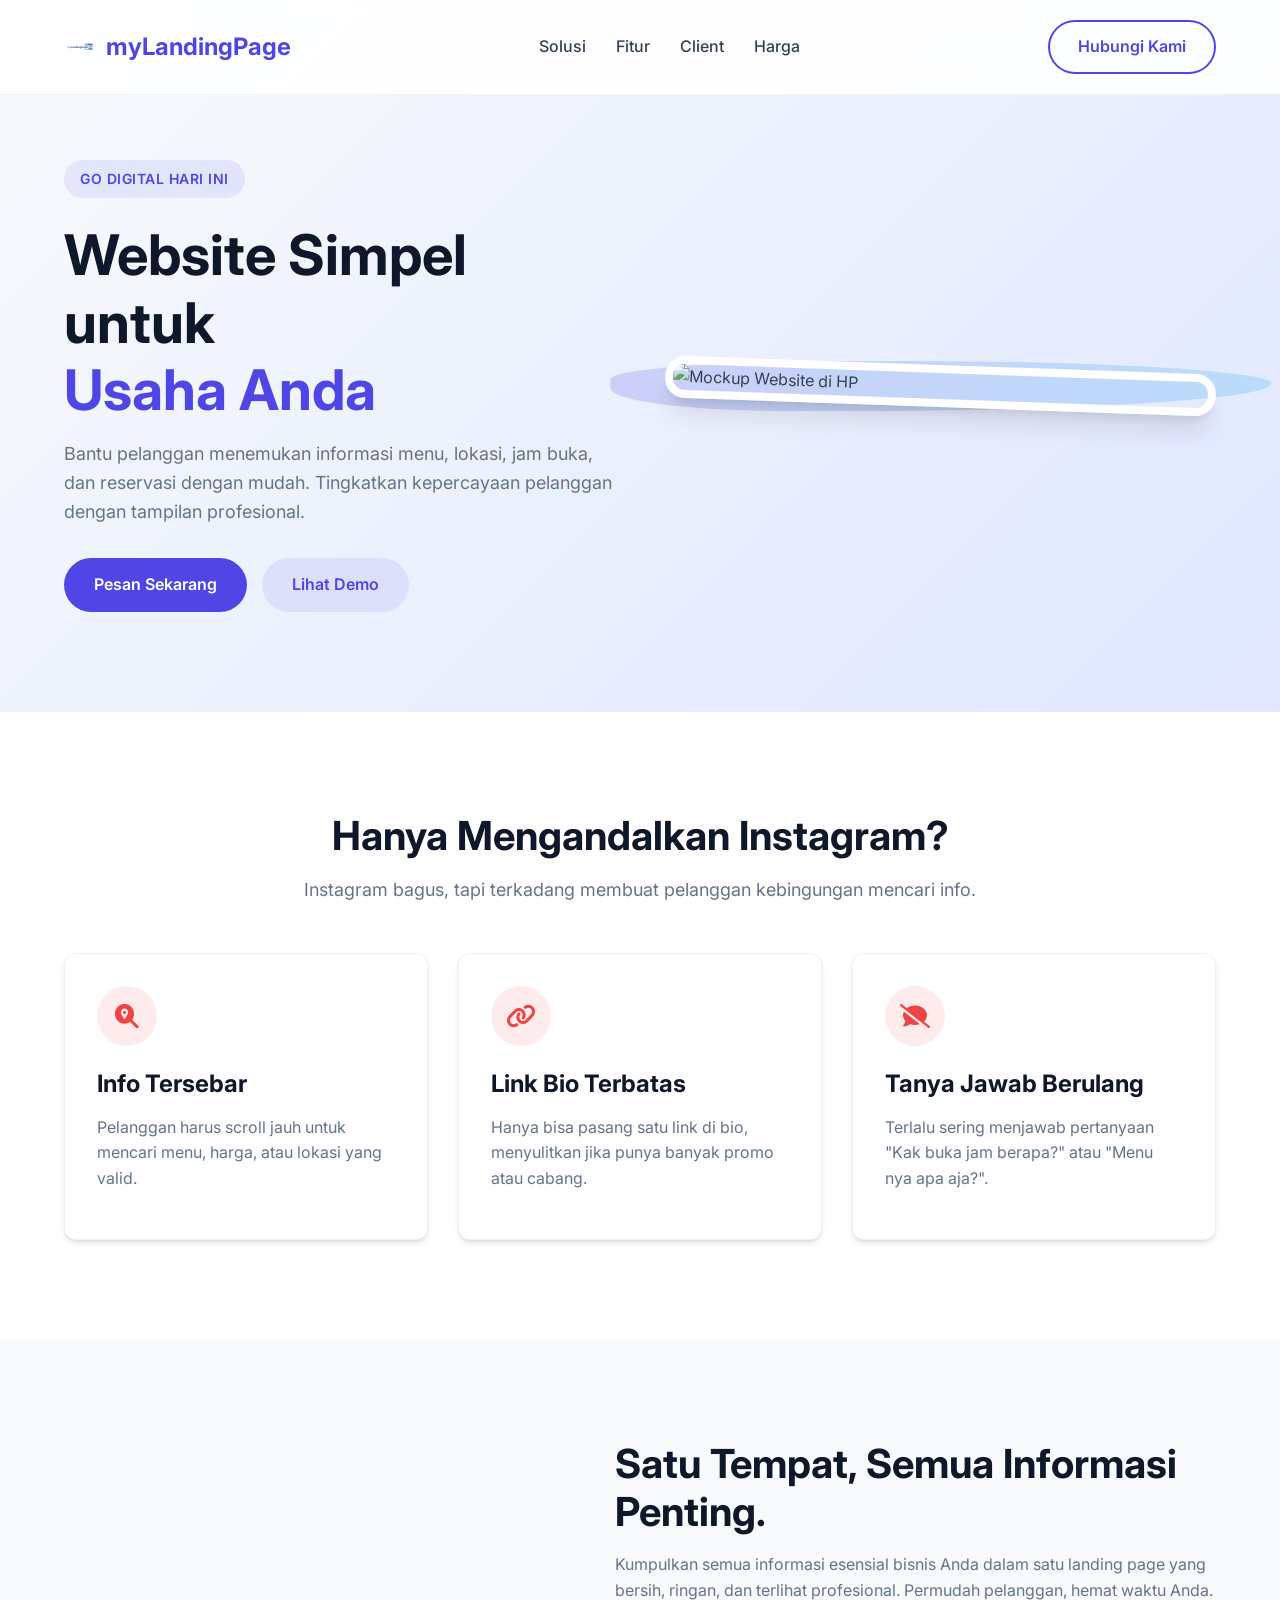
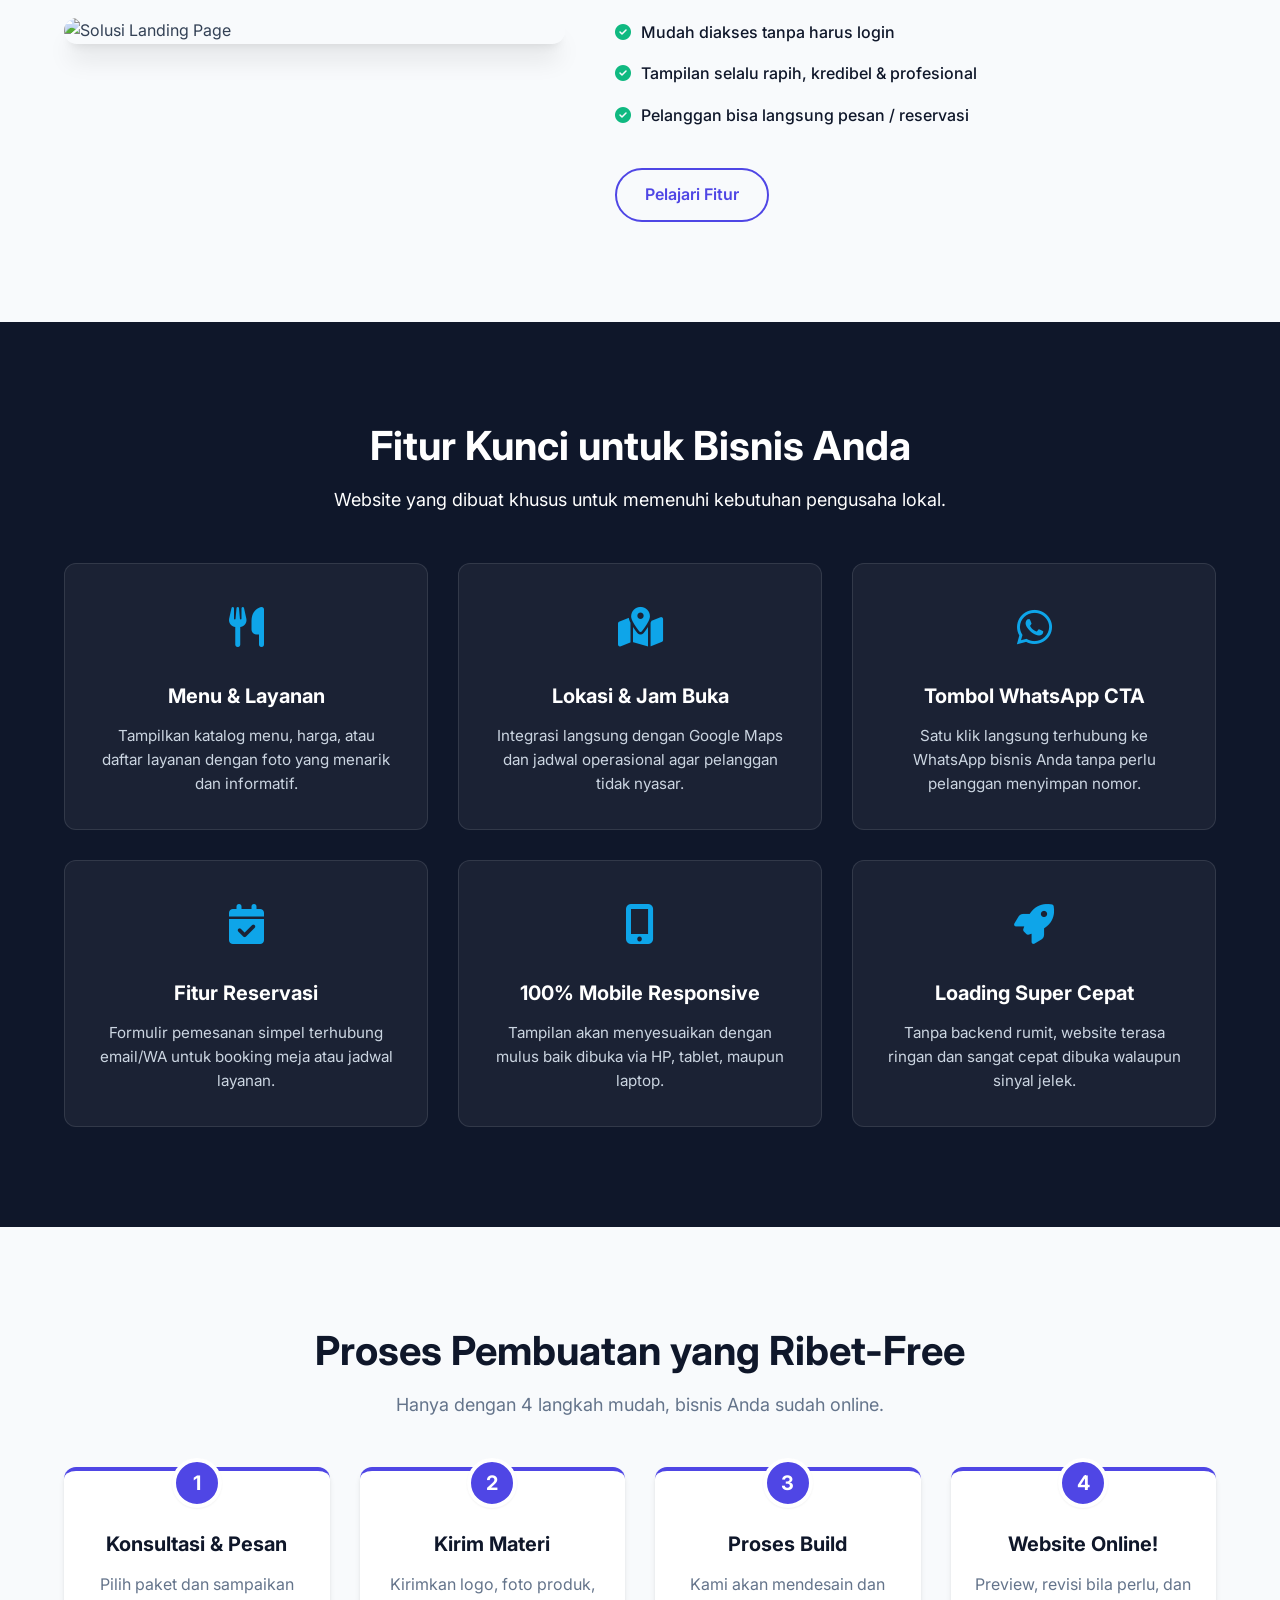
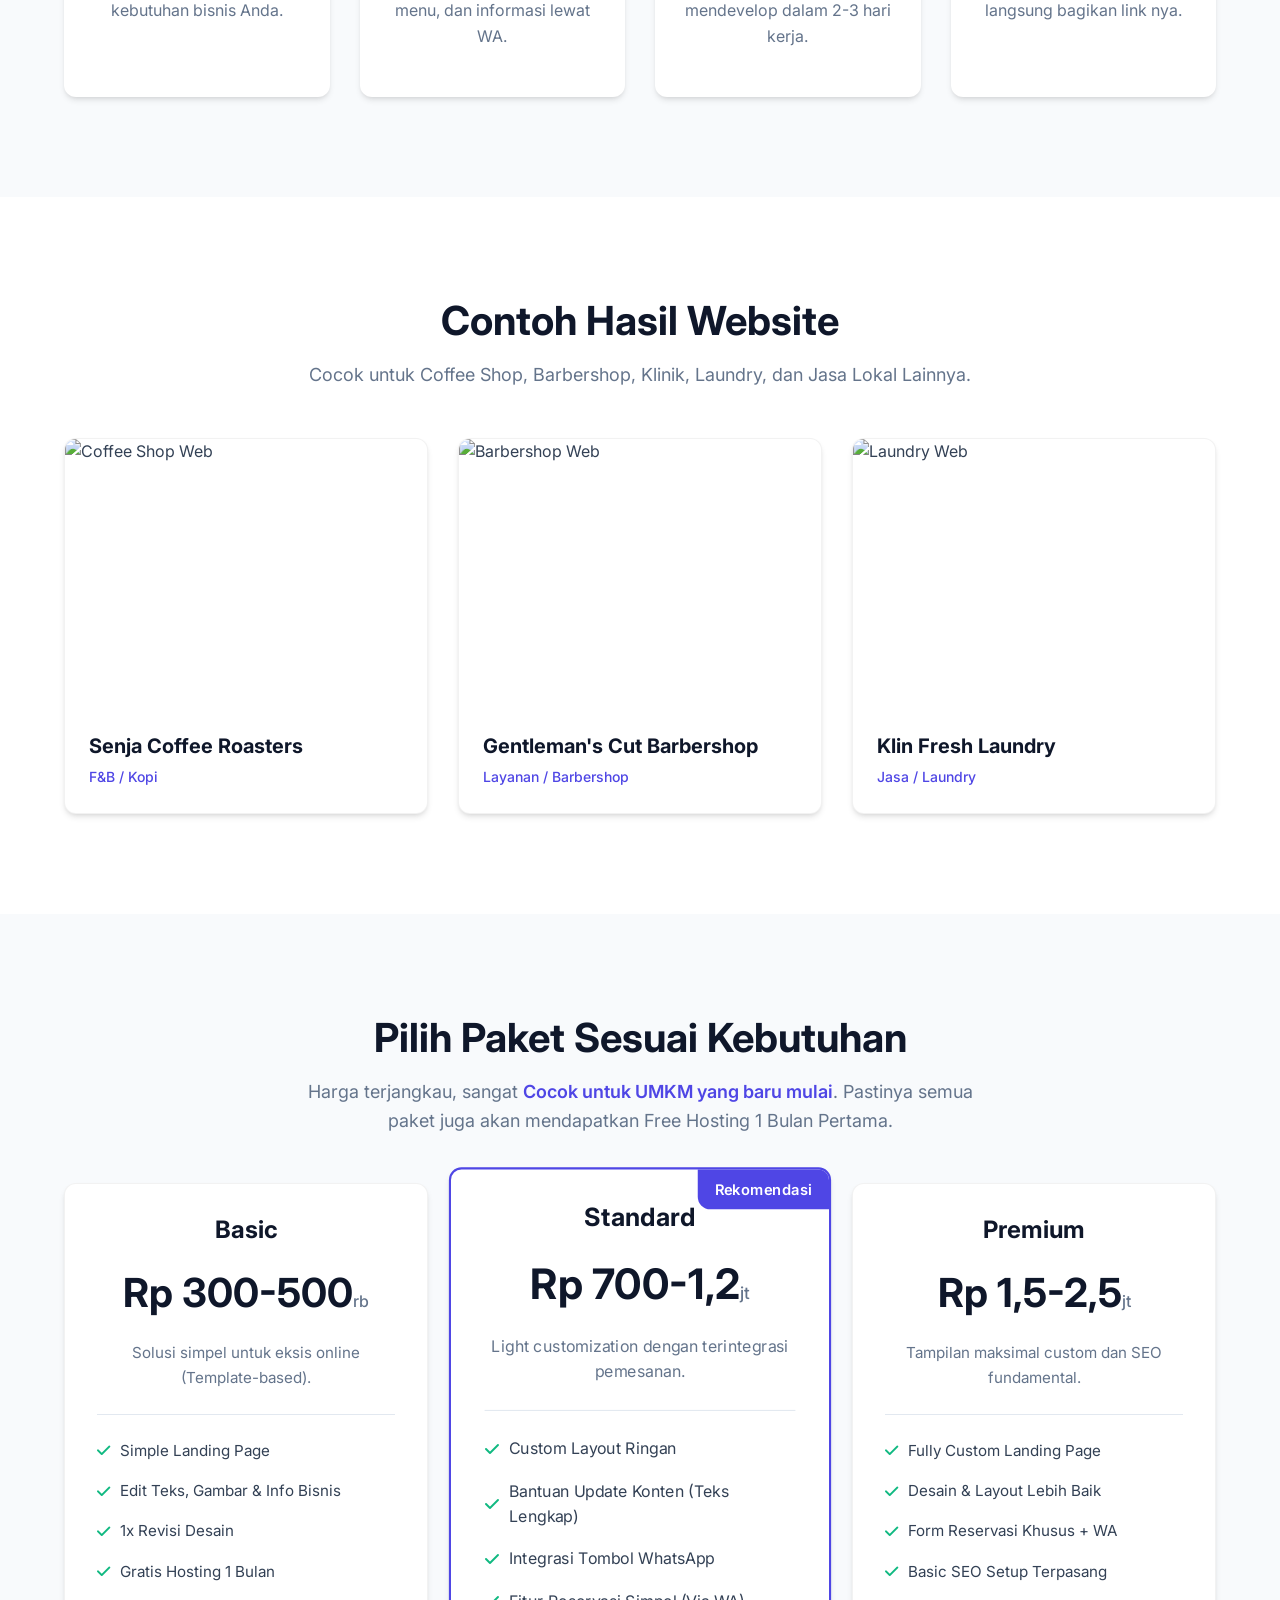
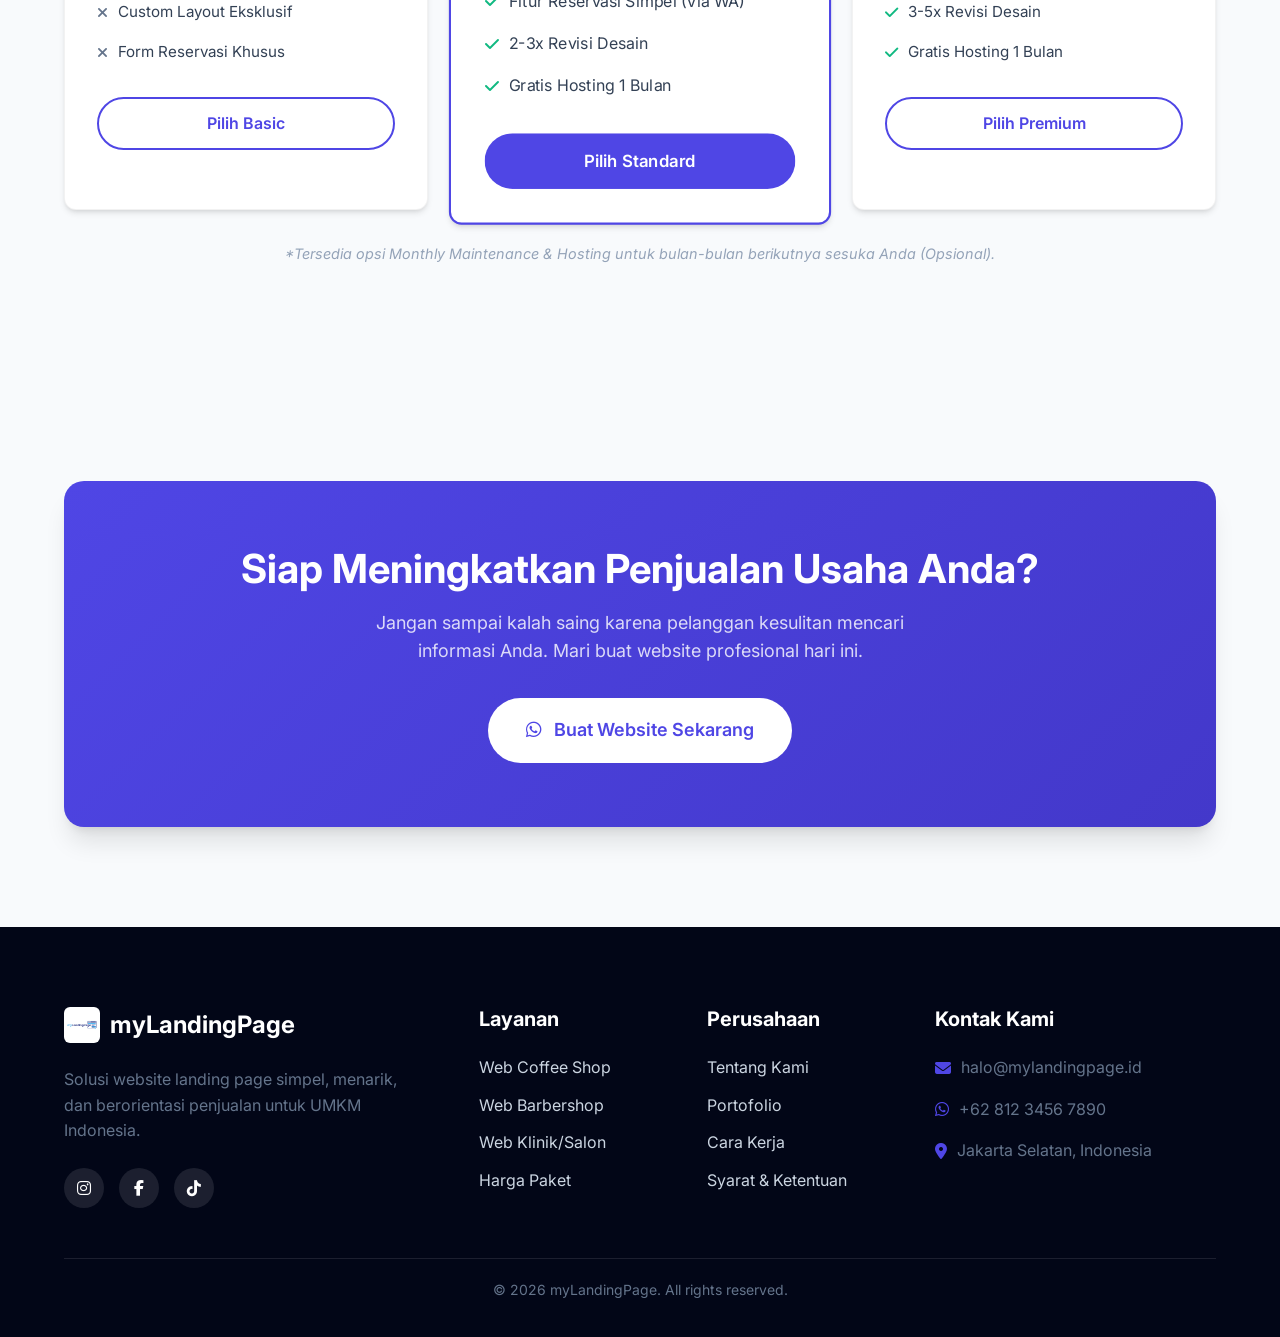
==== commit 65d2dfdf: "update bro!" ====
--- a/index.html
+++ b/index.html
@@ -1,5 +1,6 @@
 <!DOCTYPE html>
 <html lang="id">
+
 <head>
     <meta charset="UTF-8">
     <meta name="viewport" content="width=device-width, initial-scale=1.0">
@@ -11,12 +12,16 @@
     <link href="https://fonts.googleapis.com/css2?family=Inter:wght@300;400;500;600;700&display=swap" rel="stylesheet">
     <link rel="stylesheet" href="https://cdnjs.cloudflare.com/ajax/libs/font-awesome/6.4.0/css/all.min.css">
 </head>
+
 <body>
 
     <!-- Navigation -->
     <nav class="navbar">
         <div class="container nav-container">
-            <a href="#" class="logo">Bisnis<span>Web</span></a>
+            <a href="#" class="logo" style="display: flex; align-items: center; gap: 10px;">
+                <img src="myLandingPage.png" alt="Logo myLandingPage" style="height: 32px; border-radius: 6px;">
+                <span>myLandingPage</span>
+            </a>
             <ul class="nav-links">
                 <li><a href="#solusi">Solusi</a></li>
                 <li><a href="#fitur">Fitur</a></li>
@@ -34,7 +39,8 @@
             <div class="hero-content">
                 <span class="badge">Go Digital Hari Ini</span>
                 <h1>Website Simpel untuk <span>Usaha Anda</span></h1>
-                <p>Bantu pelanggan menemukan informasi menu, lokasi, jam buka, dan reservasi dengan mudah. Tingkatkan kepercayaan pelanggan dengan tampilan profesional.</p>
+                <p>Bantu pelanggan menemukan informasi menu, lokasi, jam buka, dan reservasi dengan mudah. Tingkatkan
+                    kepercayaan pelanggan dengan tampilan profesional.</p>
                 <div class="hero-btns">
                     <a href="#harga" class="btn btn-primary">Pesan Sekarang</a>
                     <a href="#portfolio" class="btn btn-secondary">Lihat Demo</a>
@@ -43,7 +49,8 @@
             <div class="hero-image">
                 <div class="mockup-container">
                     <div class="blob-bg"></div>
-                    <img src="https://images.unsplash.com/photo-1551288049-bebda4e38f71?q=80&w=2070&auto=format&fit=crop" alt="Mockup Website di HP" class="mockup-img shadow-lg" />
+                    <img src="https://images.unsplash.com/photo-1551288049-bebda4e38f71?q=80&w=2070&auto=format&fit=crop"
+                        alt="Mockup Website di HP" class="mockup-img shadow-lg" />
                 </div>
             </div>
         </div>
@@ -80,11 +87,13 @@
     <section class="solution section-padding" id="solusi">
         <div class="container solution-container">
             <div class="solution-image">
-                <img src="https://images.unsplash.com/photo-1460925895917-afdab827c52f?q=80&w=2015&auto=format&fit=crop" alt="Solusi Landing Page" class="rounded-image shadow-lg" />
+                <img src="https://images.unsplash.com/photo-1460925895917-afdab827c52f?q=80&w=2015&auto=format&fit=crop"
+                    alt="Solusi Landing Page" class="rounded-image shadow-lg" />
             </div>
             <div class="solution-content">
                 <h2>Satu Tempat, Semua Informasi Penting.</h2>
-                <p>Kumpulkan semua informasi esensial bisnis Anda dalam satu landing page yang bersih, ringan, dan terlihat profesional. Permudah pelanggan, hemat waktu Anda.</p>
+                <p>Kumpulkan semua informasi esensial bisnis Anda dalam satu landing page yang bersih, ringan, dan
+                    terlihat profesional. Permudah pelanggan, hemat waktu Anda.</p>
                 <ul class="check-list">
                     <li><i class="fas fa-check-circle"></i> Mudah diakses tanpa harus login</li>
                     <li><i class="fas fa-check-circle"></i> Tampilan selalu rapih, kredibel & profesional</li>
@@ -139,7 +148,7 @@
 
     <!-- 7. How It Works -->
     <section class="how-it-works section-padding" id="cara-kerja">
-         <div class="container">
+        <div class="container">
             <div class="section-title text-center">
                 <h2>Proses Pembuatan yang Ribet-Free</h2>
                 <p>Hanya dengan 4 langkah mudah, bisnis Anda sudah online.</p>
@@ -179,7 +188,8 @@
             <div class="grid-3 portfolio-grid">
                 <div class="card portfolio-card">
                     <div class="portfolio-img">
-                        <img src="https://images.unsplash.com/photo-1554118811-1e0d58224f24?q=80&w=2047&auto=format&fit=crop" alt="Coffee Shop Web">
+                        <img src="https://images.unsplash.com/photo-1554118811-1e0d58224f24?q=80&w=2047&auto=format&fit=crop"
+                            alt="Coffee Shop Web">
                         <div class="portfolio-overlay">
                             <a href="#" class="btn btn-primary btn-sm">Lihat Web</a>
                         </div>
@@ -191,7 +201,8 @@
                 </div>
                 <div class="card portfolio-card">
                     <div class="portfolio-img">
-                        <img src="https://images.unsplash.com/photo-1585747860715-2ba37e788b70?q=80&w=2074&auto=format&fit=crop" alt="Barbershop Web">
+                        <img src="https://images.unsplash.com/photo-1585747860715-2ba37e788b70?q=80&w=2074&auto=format&fit=crop"
+                            alt="Barbershop Web">
                         <div class="portfolio-overlay">
                             <a href="#" class="btn btn-primary btn-sm">Lihat Web</a>
                         </div>
@@ -203,7 +214,8 @@
                 </div>
                 <div class="card portfolio-card">
                     <div class="portfolio-img">
-                        <img src="https://images.unsplash.com/photo-1542838132-92c53300491e?q=80&w=1974&auto=format&fit=crop" alt="Laundry Web">
+                        <img src="https://images.unsplash.com/photo-1542838132-92c53300491e?q=80&w=1974&auto=format&fit=crop"
+                            alt="Laundry Web">
                         <div class="portfolio-overlay">
                             <a href="#" class="btn btn-primary btn-sm">Lihat Web</a>
                         </div>
@@ -222,7 +234,8 @@
         <div class="container">
             <div class="section-title text-center">
                 <h2>Pilih Paket Sesuai Kebutuhan</h2>
-                <p>Harga terjangkau, sangat <span class="highlight-text">Cocok untuk UMKM yang baru mulai</span>. Pastinya semua paket juga akan mendapatkan Free Hosting 1 Bulan Pertama.</p>
+                <p>Harga terjangkau, sangat <span class="highlight-text">Cocok untuk UMKM yang baru mulai</span>.
+                    Pastinya semua paket juga akan mendapatkan Free Hosting 1 Bulan Pertama.</p>
             </div>
             <div class="grid-3">
                 <div class="card pricing-card">
@@ -269,10 +282,11 @@
                     <a href="#" class="btn btn-outline btn-full">Pilih Premium</a>
                 </div>
             </div>
-            
+
             <div class="pricing-note text-center mt-4">
                 <p class="text-muted" style="font-size: 0.9rem;">
-                    <em>*Tersedia opsi Monthly Maintenance & Hosting untuk bulan-bulan berikutnya sesuka Anda (Opsional).</em>
+                    <em>*Tersedia opsi Monthly Maintenance & Hosting untuk bulan-bulan berikutnya sesuka Anda
+                        (Opsional).</em>
                 </p>
             </div>
         </div>
@@ -283,8 +297,10 @@
         <div class="container text-center">
             <div class="cta-box bg-primary rounded-lg shadow-lg">
                 <h2>Siap Meningkatkan Penjualan Usaha Anda?</h2>
-                <p>Jangan sampai kalah saing karena pelanggan kesulitan mencari informasi Anda. Mari buat website profesional hari ini.</p>
-                <a href="#" class="btn btn-light btn-lg mt-4"><i class="fab fa-whatsapp mr-2"></i> Buat Website Sekarang</a>
+                <p>Jangan sampai kalah saing karena pelanggan kesulitan mencari informasi Anda. Mari buat website
+                    profesional hari ini.</p>
+                <a href="#" class="btn btn-light btn-lg mt-4"><i class="fab fa-whatsapp mr-2"></i> Buat Website
+                    Sekarang</a>
             </div>
         </div>
     </section>
@@ -294,7 +310,10 @@
         <div class="container">
             <div class="footer-grid">
                 <div class="footer-brand">
-                    <h3>Bisnis<span>Web</span></h3>
+                    <h3 style="display: flex; align-items: center; gap: 10px;">
+                        <img src="myLandingPage.png" alt="Logo myLandingPage" style="height: 36px; border-radius: 6px;">
+                        <span>myLandingPage</span>
+                    </h3>
                     <p>Solusi website landing page simpel, menarik, dan berorientasi penjualan untuk UMKM Indonesia.</p>
                     <div class="social-links">
                         <a href="#"><i class="fab fa-instagram"></i></a>
@@ -322,17 +341,18 @@
                 </div>
                 <div class="footer-contact">
                     <h4>Kontak Kami</h4>
-                    <p><i class="fas fa-envelope"></i> halo@bisnisweb.id</p>
+                    <p><i class="fas fa-envelope"></i> halo@mylandingpage.id</p>
                     <p><i class="fab fa-whatsapp"></i> +62 812 3456 7890</p>
                     <p><i class="fas fa-map-marker-alt"></i> Jakarta Selatan, Indonesia</p>
                 </div>
             </div>
             <div class="footer-bottom">
-                <p>&copy; 2026 BisnisWeb. All rights reserved.</p>
+                <p>&copy; 2026 myLandingPage. All rights reserved.</p>
             </div>
         </div>
     </footer>
 
     <script src="script.js"></script>
 </body>
-</html>
+
+</html>
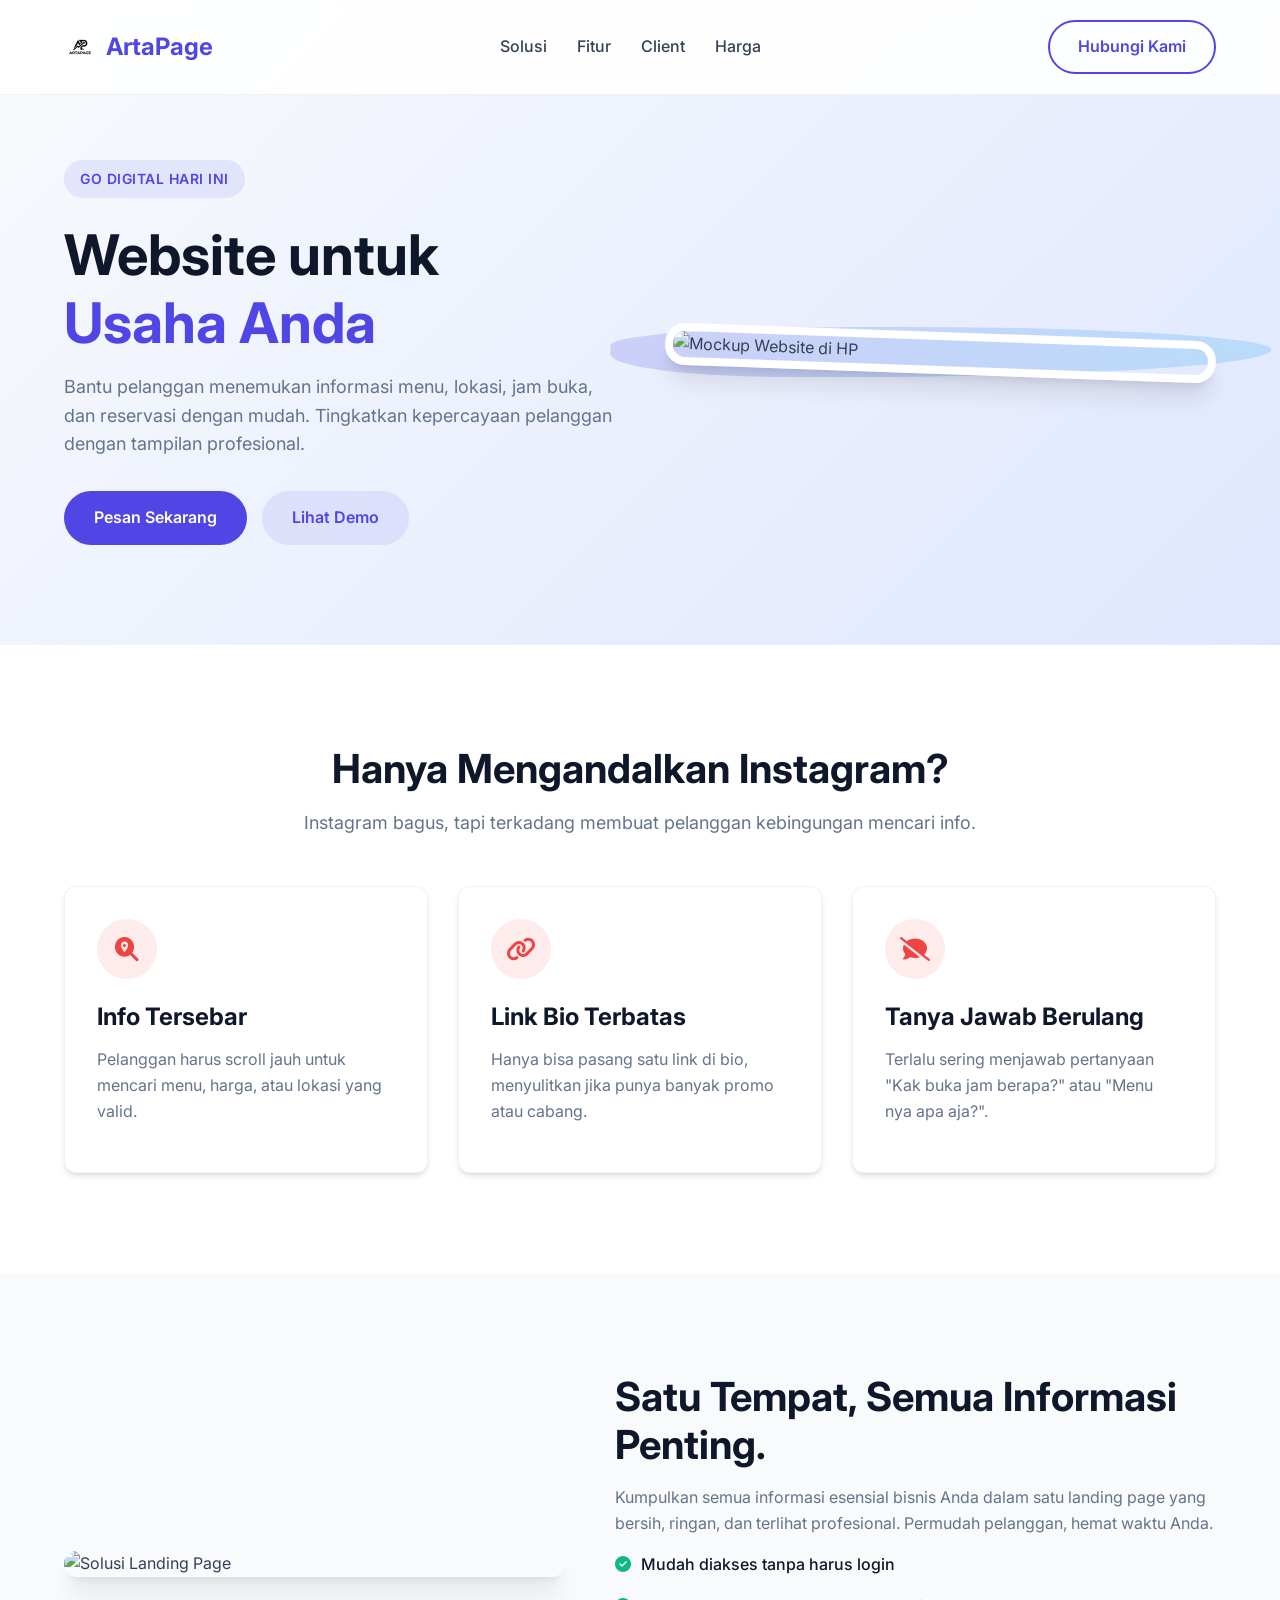
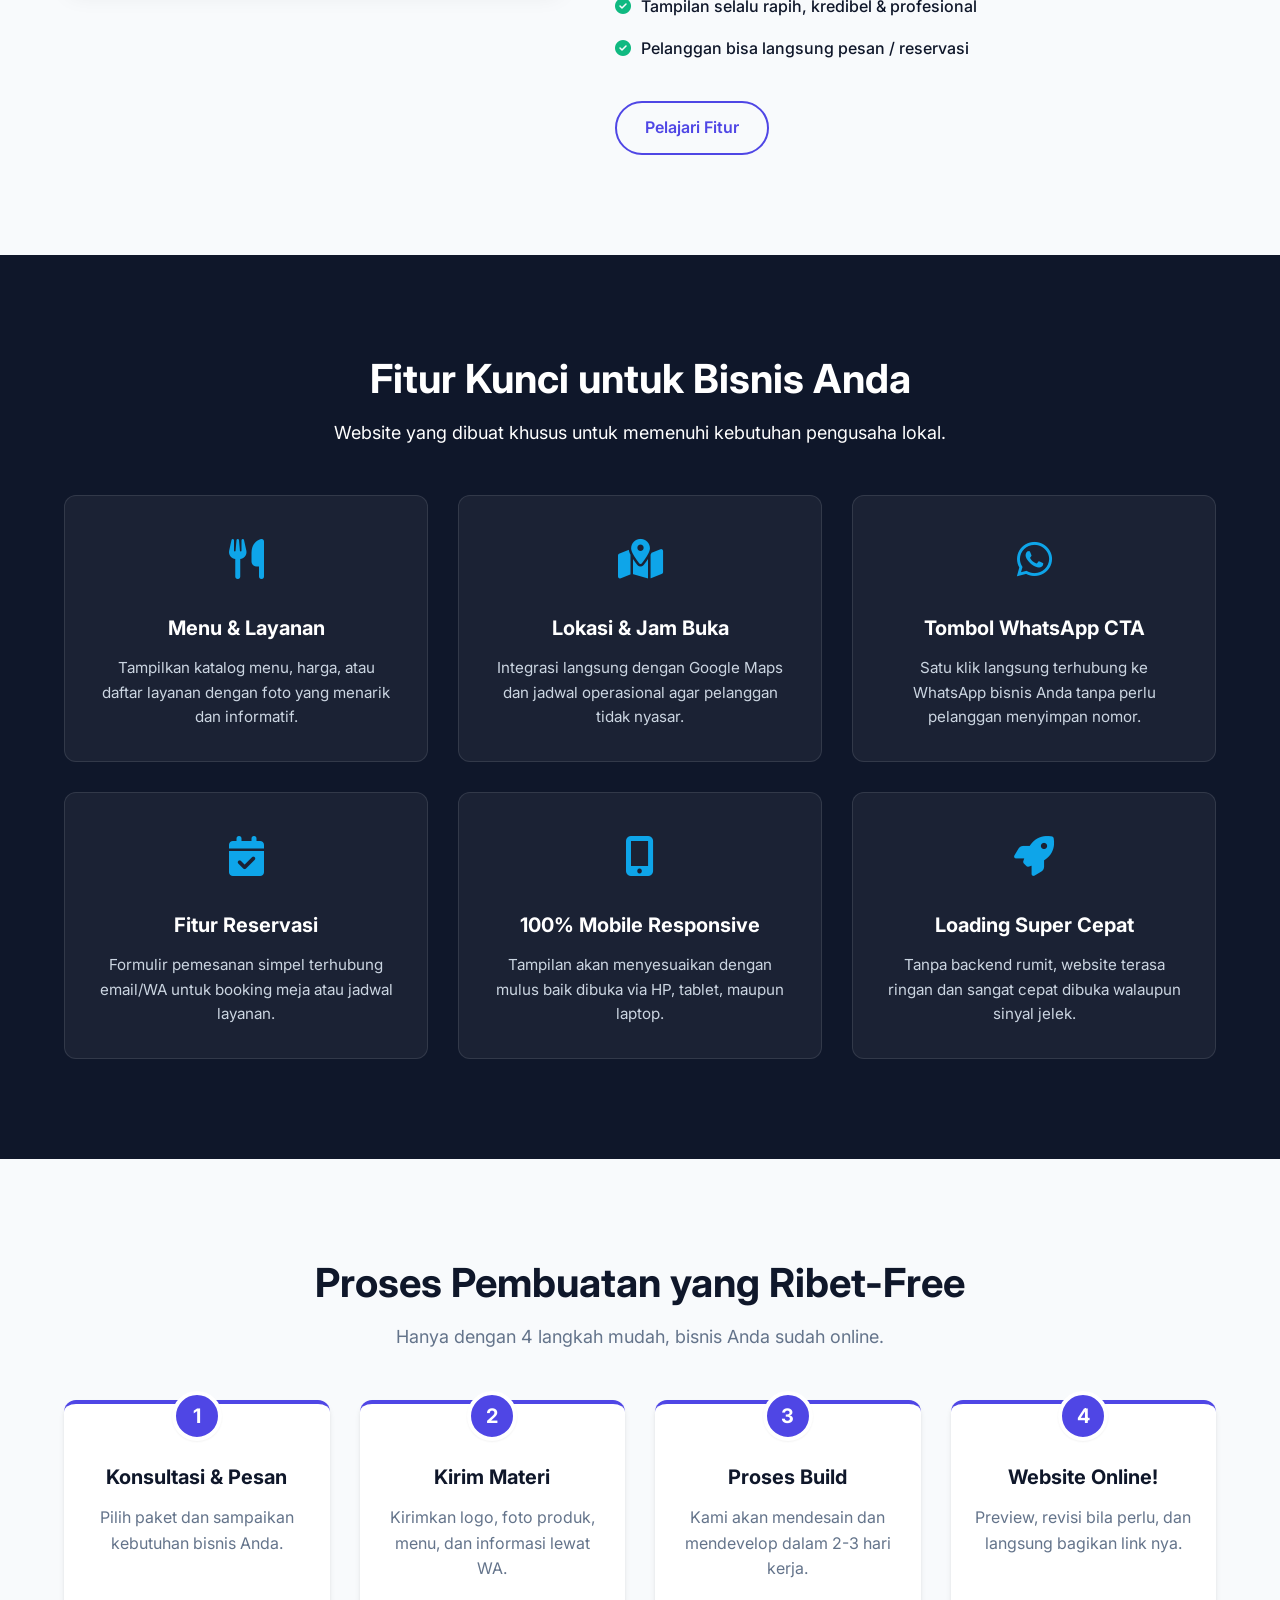
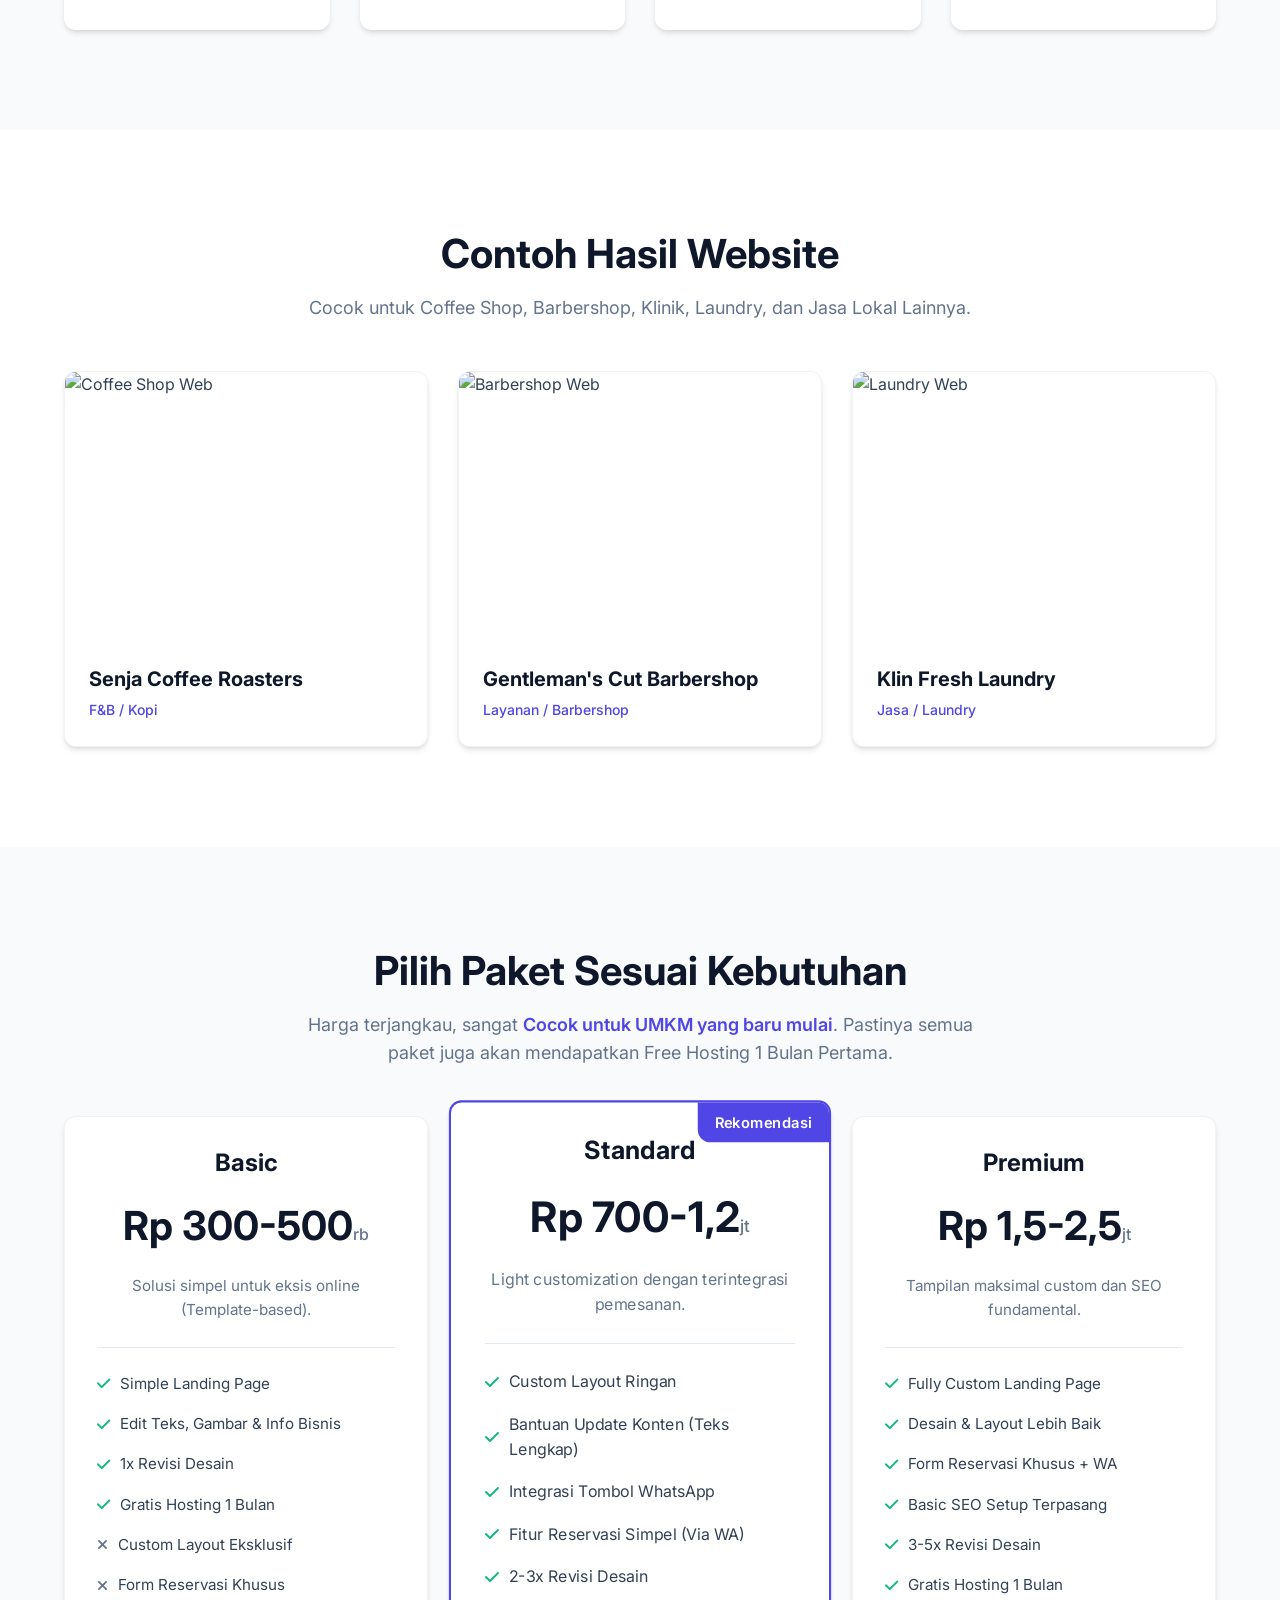
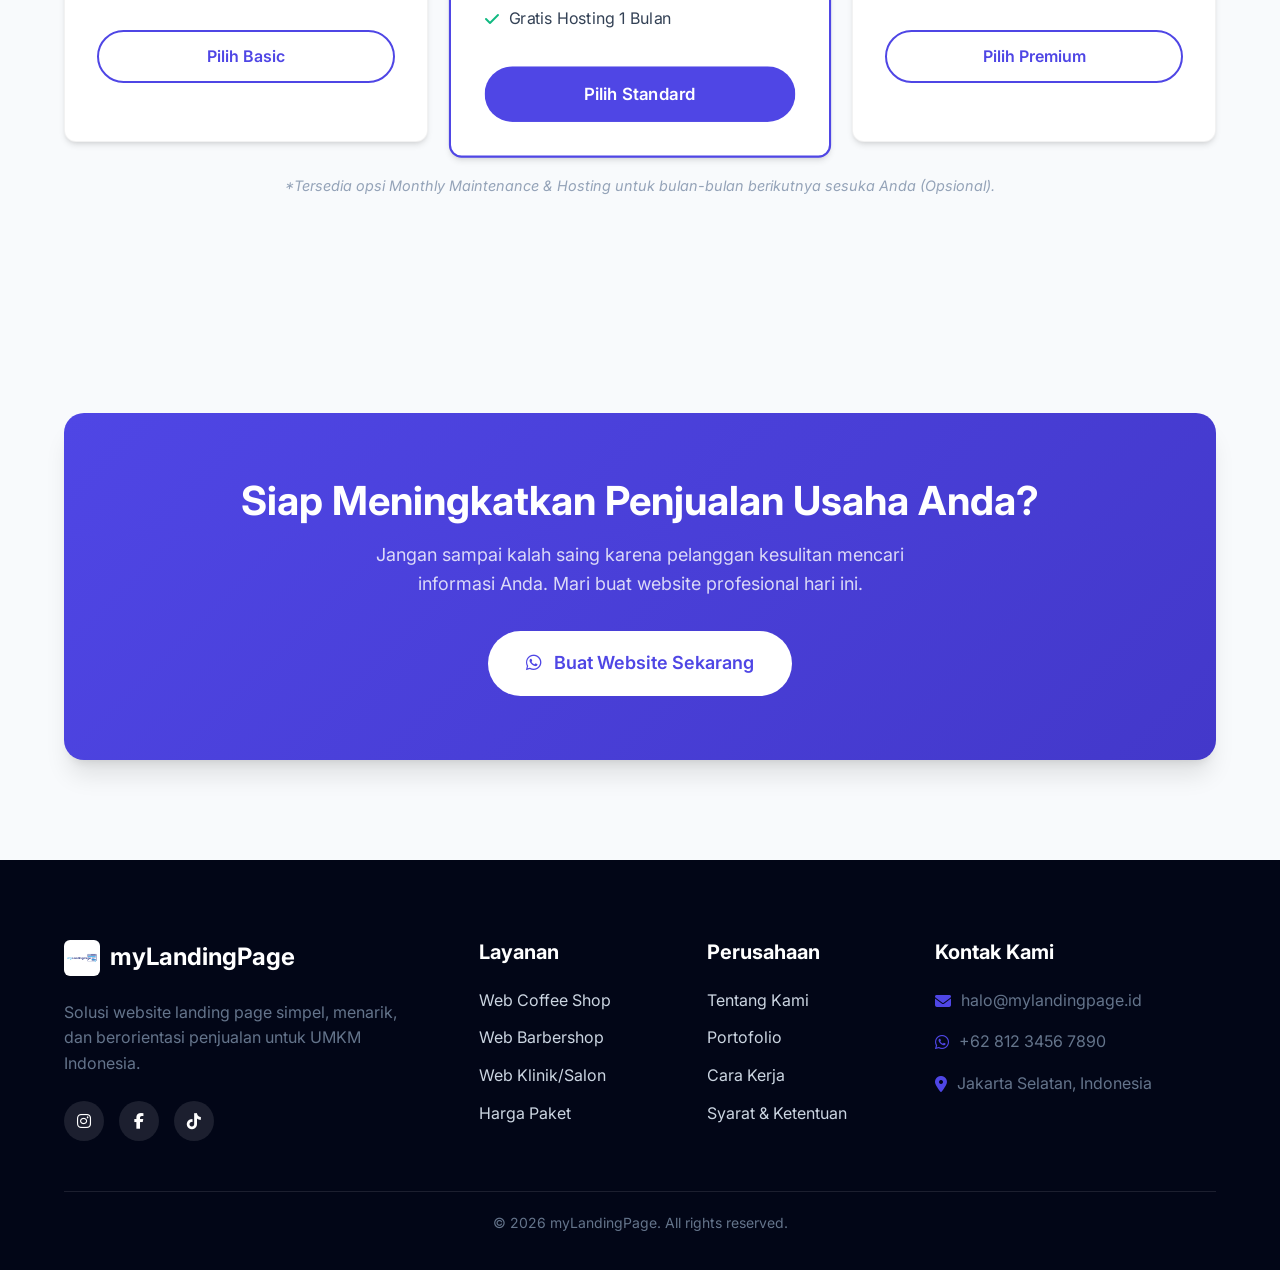
==== commit 24d8e310: "update" ====
--- a/index.html
+++ b/index.html
@@ -19,8 +19,8 @@
     <nav class="navbar">
         <div class="container nav-container">
             <a href="#" class="logo" style="display: flex; align-items: center; gap: 10px;">
-                <img src="myLandingPage.png" alt="Logo myLandingPage" style="height: 32px; border-radius: 6px;">
-                <span>myLandingPage</span>
+                <img src="logo.png" alt="Logo myLandingPage" style="height: 32px; border-radius: 6px;">
+                <span>ArtaPage</span>
             </a>
             <ul class="nav-links">
                 <li><a href="#solusi">Solusi</a></li>
@@ -38,7 +38,7 @@
         <div class="container hero-container">
             <div class="hero-content">
                 <span class="badge">Go Digital Hari Ini</span>
-                <h1>Website Simpel untuk <span>Usaha Anda</span></h1>
+                <h1>Website untuk <span>Usaha Anda</span></h1>
                 <p>Bantu pelanggan menemukan informasi menu, lokasi, jam buka, dan reservasi dengan mudah. Tingkatkan
                     kepercayaan pelanggan dengan tampilan profesional.</p>
                 <div class="hero-btns">
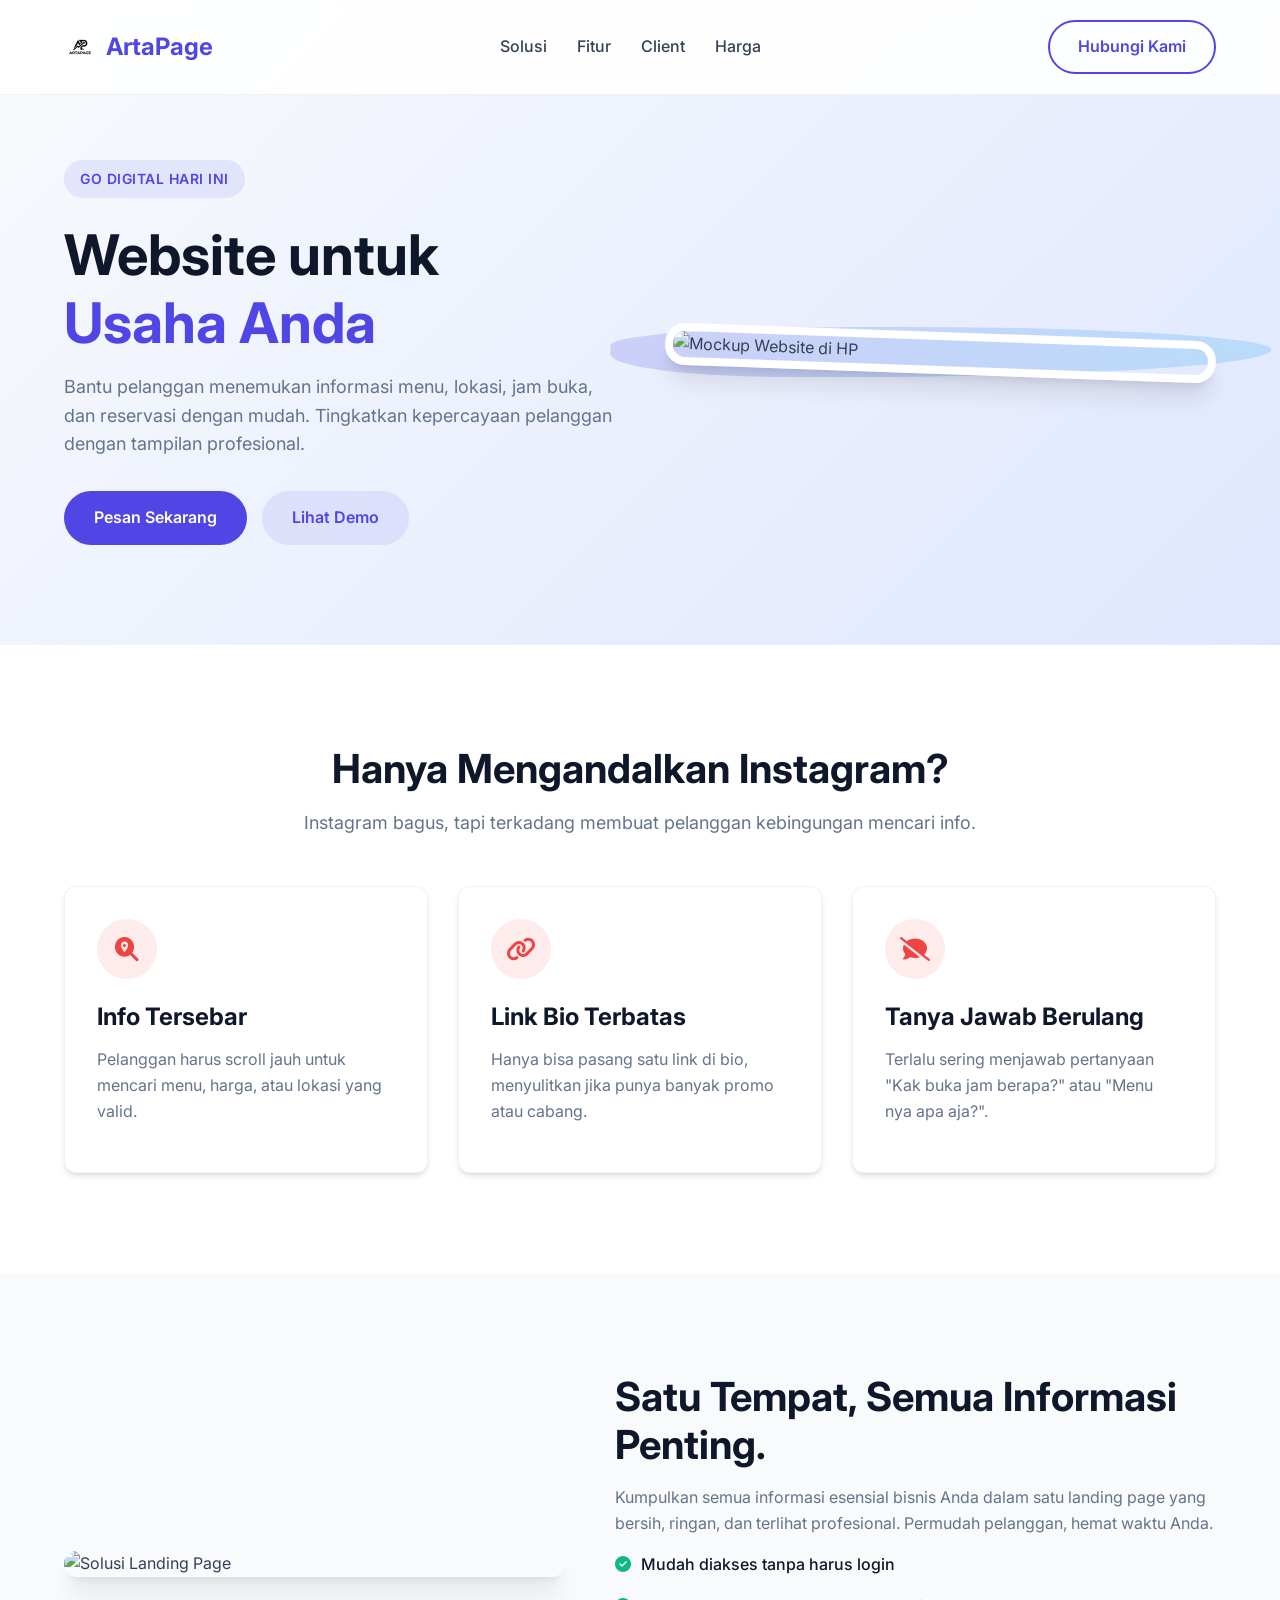
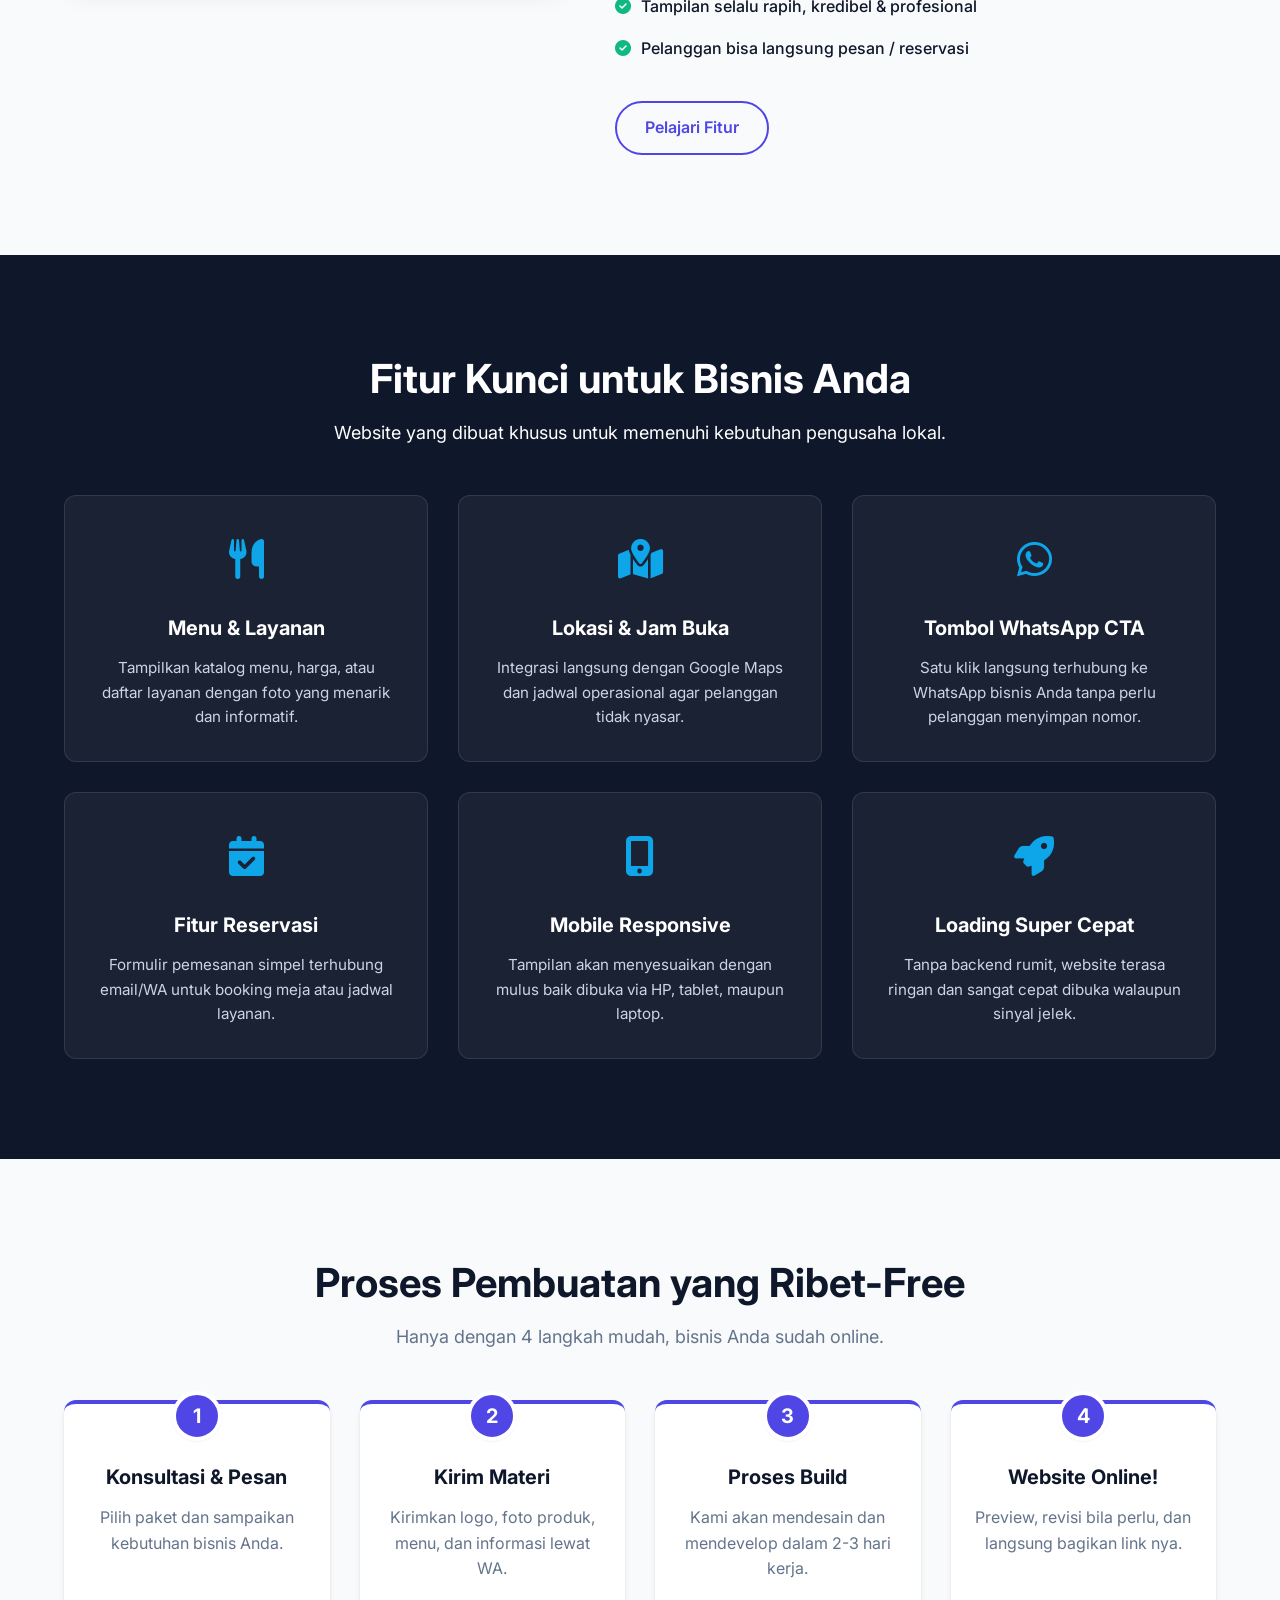
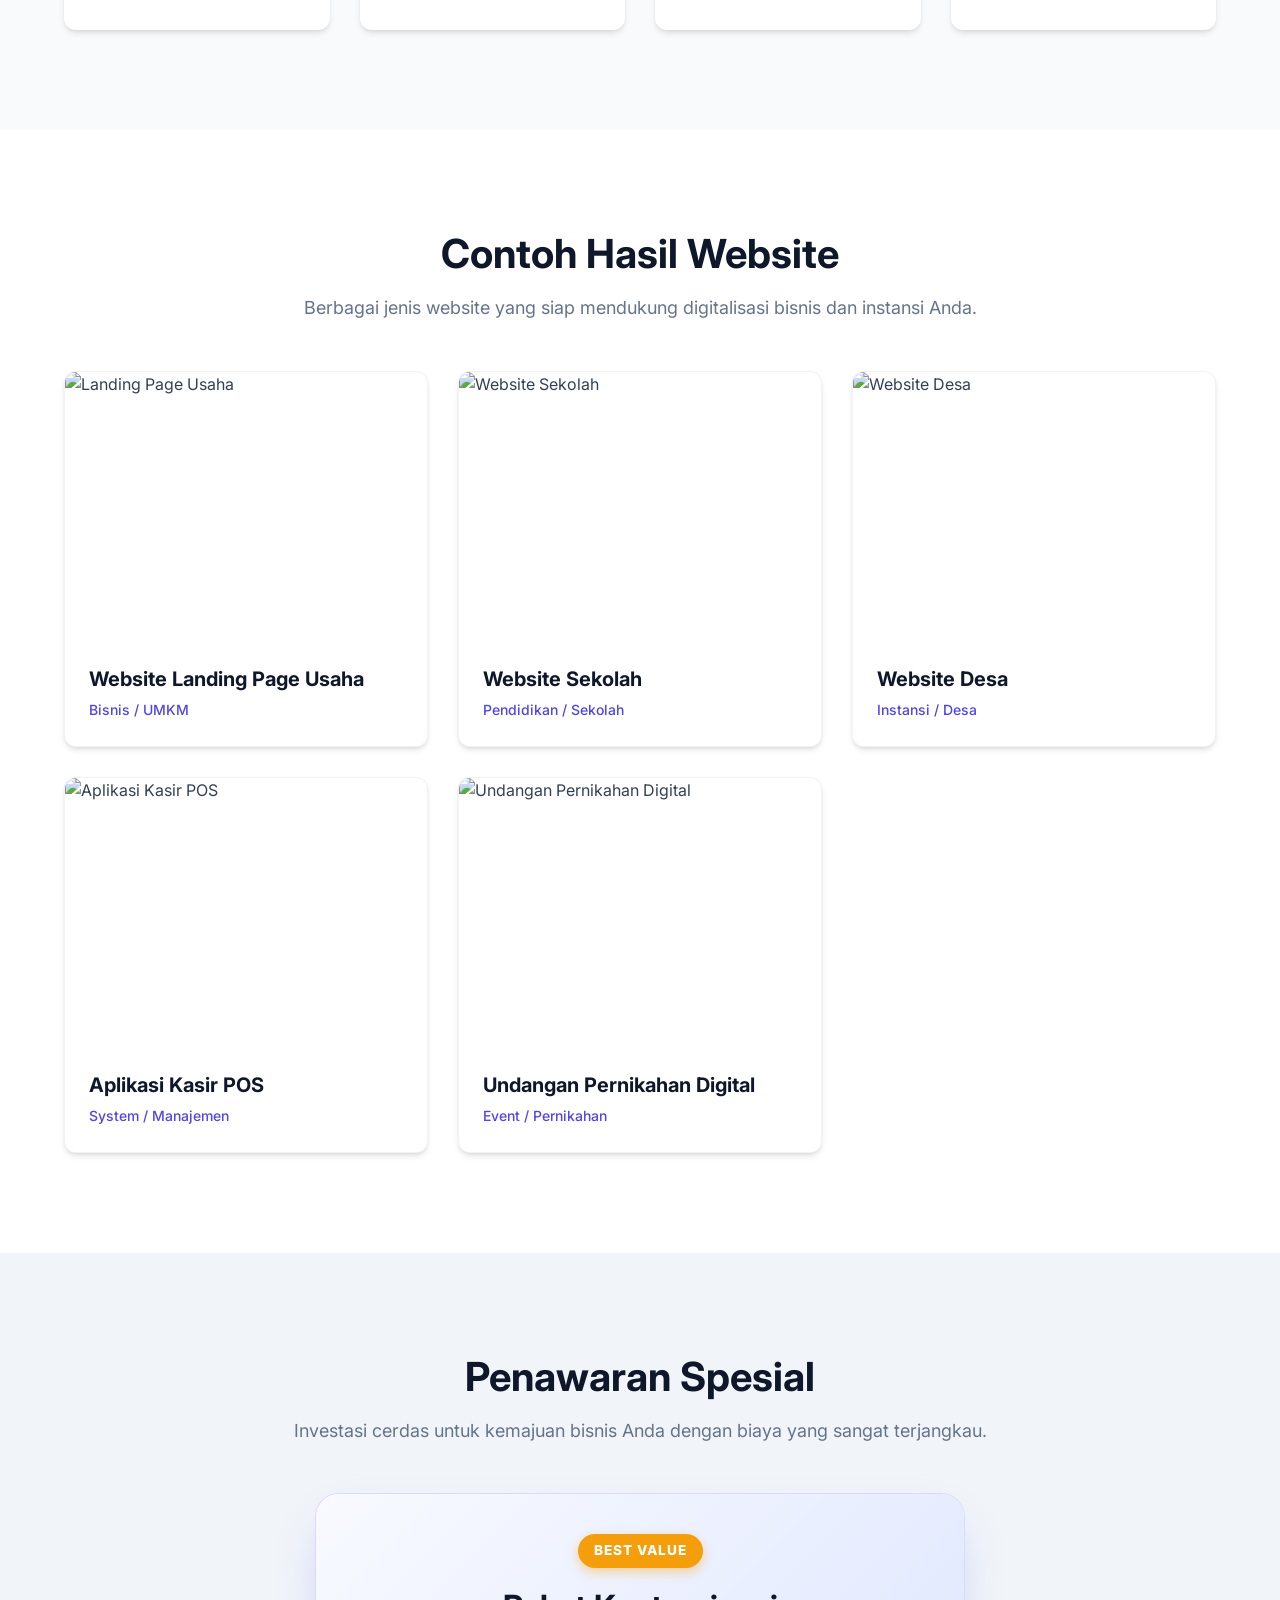
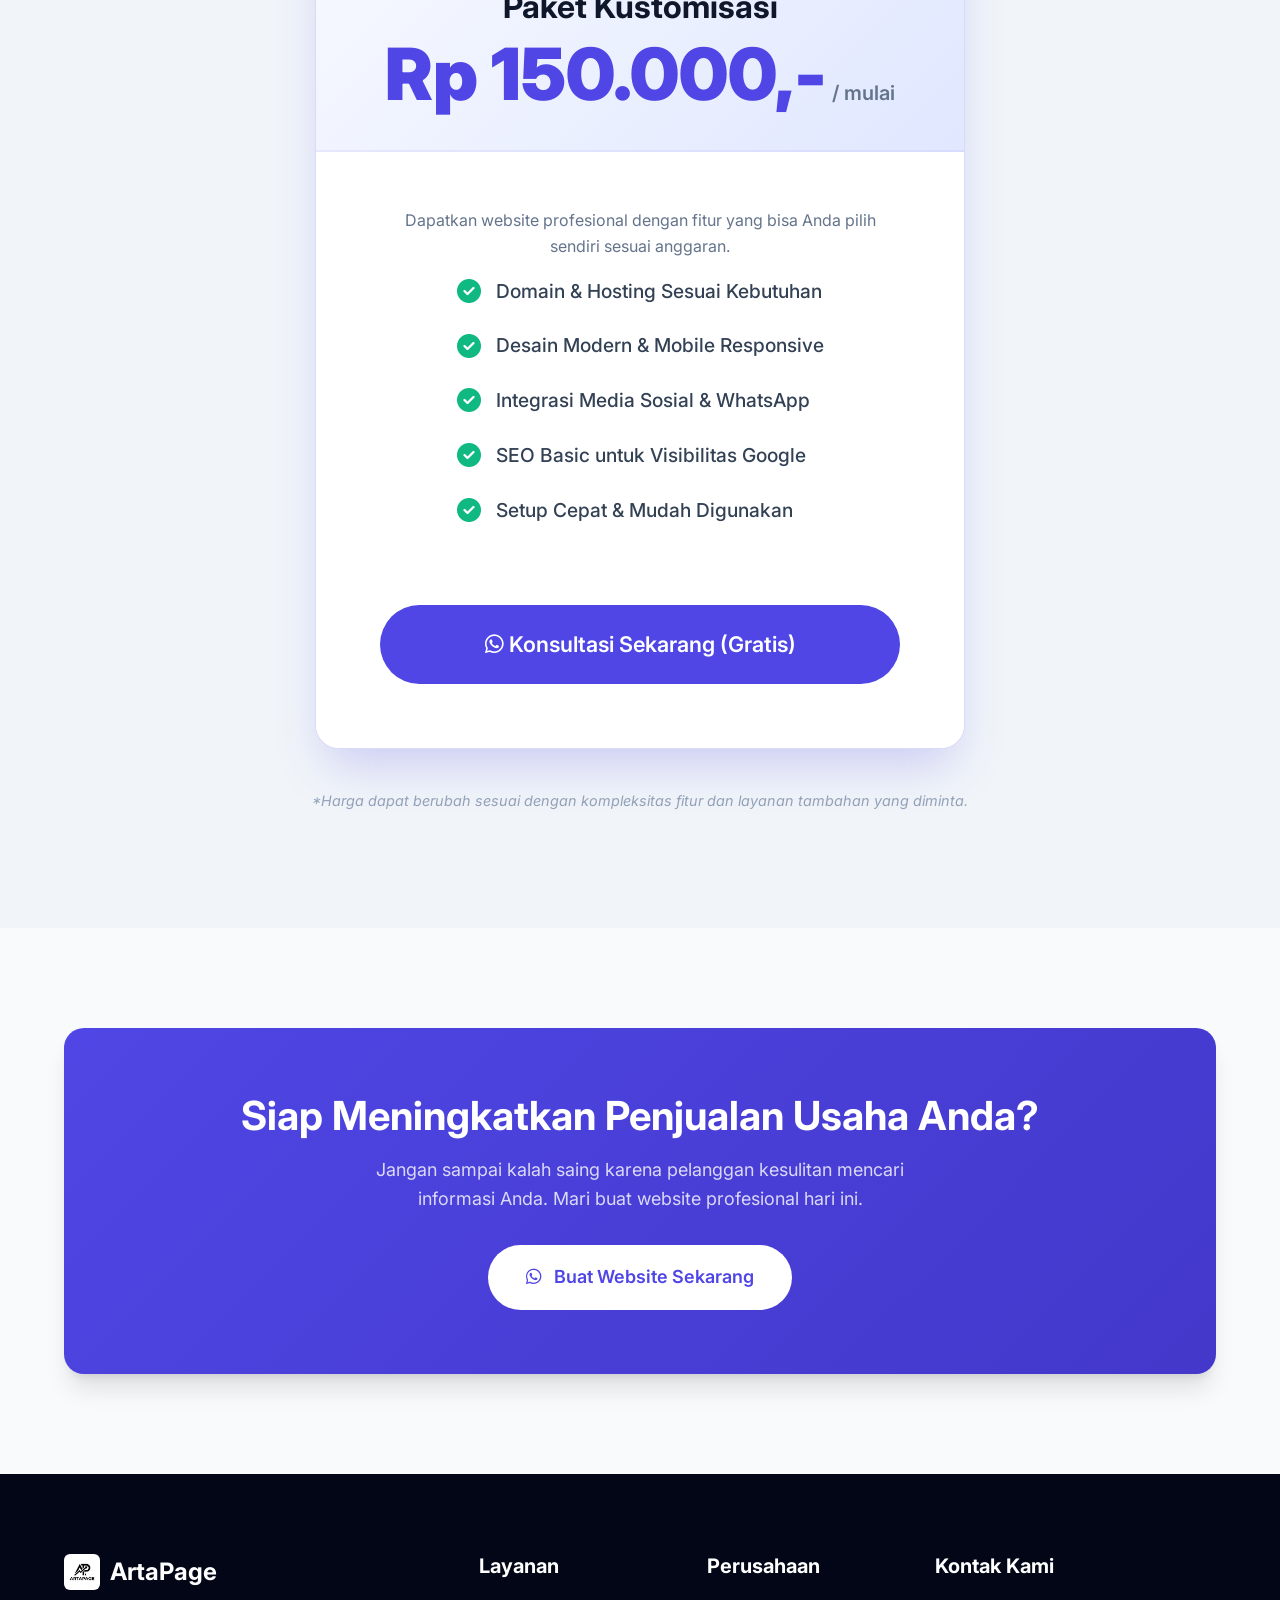
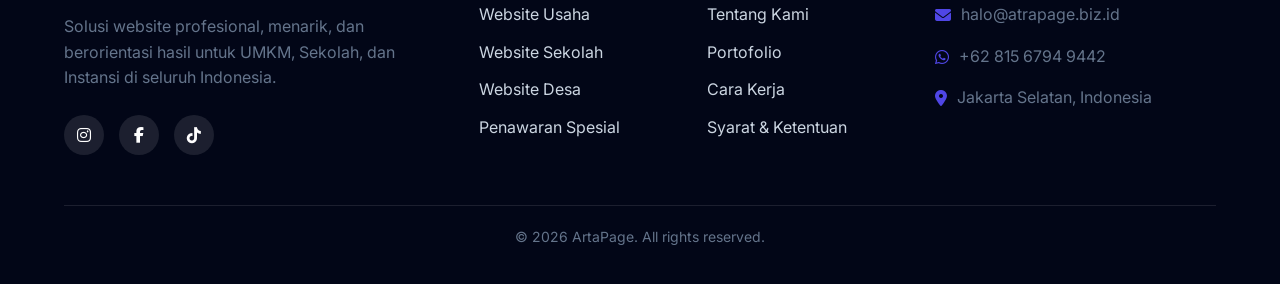
==== commit 1c82359d: "update" ====
--- a/index.html
+++ b/index.html
@@ -6,7 +6,7 @@
     <meta name="viewport" content="width=device-width, initial-scale=1.0">
     <title>Jasa Pembuatan Website Usaha Kecil | Simpel & Profesional</title>
     <meta name="description" content="Website landing page simpel dan profesional untuk usaha kecil Anda.">
-    <link rel="stylesheet" href="style.css">
+    <link rel="stylesheet" href="style.css?v=1.1">
     <link rel="preconnect" href="https://fonts.googleapis.com">
     <link rel="preconnect" href="https://fonts.gstatic.com" crossorigin>
     <link href="https://fonts.googleapis.com/css2?family=Inter:wght@300;400;500;600;700&display=swap" rel="stylesheet">
@@ -134,7 +134,7 @@
                 </div>
                 <div class="feature-item">
                     <div class="feature-icon"><i class="fas fa-mobile-alt"></i></div>
-                    <h4>100% Mobile Responsive</h4>
+                    <h4>Mobile Responsive</h4>
                     <p>Tampilan akan menyesuaikan dengan mulus baik dibuka via HP, tablet, maupun laptop.</p>
                 </div>
                 <div class="feature-item">
@@ -183,46 +183,82 @@
         <div class="container">
             <div class="section-title text-center">
                 <h2>Contoh Hasil Website</h2>
-                <p>Cocok untuk Coffee Shop, Barbershop, Klinik, Laundry, dan Jasa Lokal Lainnya.</p>
+                <p>Berbagai jenis website yang siap mendukung digitalisasi bisnis dan instansi Anda.</p>
             </div>
             <div class="grid-3 portfolio-grid">
-                <div class="card portfolio-card">
-                    <div class="portfolio-img">
-                        <img src="https://images.unsplash.com/photo-1554118811-1e0d58224f24?q=80&w=2047&auto=format&fit=crop"
-                            alt="Coffee Shop Web">
-                        <div class="portfolio-overlay">
-                            <a href="#" class="btn btn-primary btn-sm">Lihat Web</a>
-                        </div>
-                    </div>
-                    <div class="portfolio-info">
-                        <h4>Senja Coffee Roasters</h4>
-                        <p class="tag">F&B / Kopi</p>
-                    </div>
-                </div>
-                <div class="card portfolio-card">
-                    <div class="portfolio-img">
-                        <img src="https://images.unsplash.com/photo-1585747860715-2ba37e788b70?q=80&w=2074&auto=format&fit=crop"
-                            alt="Barbershop Web">
-                        <div class="portfolio-overlay">
-                            <a href="#" class="btn btn-primary btn-sm">Lihat Web</a>
-                        </div>
-                    </div>
-                    <div class="portfolio-info">
-                        <h4>Gentleman's Cut Barbershop</h4>
-                        <p class="tag">Layanan / Barbershop</p>
-                    </div>
-                </div>
-                <div class="card portfolio-card">
-                    <div class="portfolio-img">
-                        <img src="https://images.unsplash.com/photo-1542838132-92c53300491e?q=80&w=1974&auto=format&fit=crop"
-                            alt="Laundry Web">
-                        <div class="portfolio-overlay">
-                            <a href="#" class="btn btn-primary btn-sm">Lihat Web</a>
-                        </div>
-                    </div>
-                    <div class="portfolio-info">
-                        <h4>Klin Fresh Laundry</h4>
-                        <p class="tag">Jasa / Laundry</p>
+                <!-- 1. Landing Page Usaha -->
+                <div class="card portfolio-card">
+                    <div class="portfolio-img">
+                        <img src="https://images.unsplash.com/photo-1460925895917-afdab827c52f?q=80&w=2015&auto=format&fit=crop"
+                            alt="Landing Page Usaha">
+                        <div class="portfolio-overlay">
+                            <a href="https://landingpageusaha.atrapage.biz.id" target="_blank"
+                                class="btn btn-primary btn-sm">Lihat Web</a>
+                        </div>
+                    </div>
+                    <div class="portfolio-info">
+                        <h4>Website Landing Page Usaha</h4>
+                        <p class="tag">Bisnis / UMKM</p>
+                    </div>
+                </div>
+                <!-- 2. Website Sekolah -->
+                <div class="card portfolio-card">
+                    <div class="portfolio-img">
+                        <img src="https://images.unsplash.com/photo-1546410531-bb4caa6b424d?q=80&w=2071&auto=format&fit=crop"
+                            alt="Website Sekolah">
+                        <div class="portfolio-overlay">
+                            <a href="https://sekolah.atrapage.biz.id" target="_blank"
+                                class="btn btn-primary btn-sm">Lihat Web</a>
+                        </div>
+                    </div>
+                    <div class="portfolio-info">
+                        <h4>Website Sekolah</h4>
+                        <p class="tag">Pendidikan / Sekolah</p>
+                    </div>
+                </div>
+                <!-- 3. Website Desa -->
+                <div class="card portfolio-card">
+                    <div class="portfolio-img">
+                        <img src="https://images.unsplash.com/photo-1542601906990-b4d3fb778b09?q=80&w=2013&auto=format&fit=crop"
+                            alt="Website Desa">
+                        <div class="portfolio-overlay">
+                            <a href="https://desa.atrapage.biz.id" target="_blank" class="btn btn-primary btn-sm">Lihat
+                                Web</a>
+                        </div>
+                    </div>
+                    <div class="portfolio-info">
+                        <h4>Website Desa</h4>
+                        <p class="tag">Instansi / Desa</p>
+                    </div>
+                </div>
+                <!-- 4. Aplikasi Kasir POS -->
+                <div class="card portfolio-card">
+                    <div class="portfolio-img">
+                        <img src="https://images.unsplash.com/photo-1556742049-0cfed4f6a45d?q=80&w=1974&auto=format&fit=crop"
+                            alt="Aplikasi Kasir POS">
+                        <div class="portfolio-overlay">
+                            <a href="https://kasir.atrapage.biz.id" target="_blank" class="btn btn-primary btn-sm">Lihat
+                                Web</a>
+                        </div>
+                    </div>
+                    <div class="portfolio-info">
+                        <h4>Aplikasi Kasir POS</h4>
+                        <p class="tag">System / Manajemen</p>
+                    </div>
+                </div>
+                <!-- 5. Undangan Pernikahan Digital -->
+                <div class="card portfolio-card">
+                    <div class="portfolio-img">
+                        <img src="https://images.unsplash.com/photo-1511795409834-ef04bbd61622?q=80&w=2069&auto=format&fit=crop"
+                            alt="Undangan Pernikahan Digital">
+                        <div class="portfolio-overlay">
+                            <a href="https://undangan.atrapage.biz.id" target="_blank"
+                                class="btn btn-primary btn-sm">Lihat Web</a>
+                        </div>
+                    </div>
+                    <div class="portfolio-info">
+                        <h4>Undangan Pernikahan Digital</h4>
+                        <p class="tag">Event / Pernikahan</p>
                     </div>
                 </div>
             </div>
@@ -230,63 +266,45 @@
     </section>
 
     <!-- 6. Pricing Section -->
-    <section class="pricing section-padding" id="harga">
-        <div class="container">
-            <div class="section-title text-center">
-                <h2>Pilih Paket Sesuai Kebutuhan</h2>
-                <p>Harga terjangkau, sangat <span class="highlight-text">Cocok untuk UMKM yang baru mulai</span>.
-                    Pastinya semua paket juga akan mendapatkan Free Hosting 1 Bulan Pertama.</p>
-            </div>
-            <div class="grid-3">
-                <div class="card pricing-card">
-                    <h3>Basic</h3>
-                    <div class="price">Rp 300-500<span>rb</span></div>
-                    <p class="price-desc">Solusi simpel untuk eksis online (Template-based).</p>
-                    <ul class="pricing-features">
-                        <li><i class="fas fa-check"></i> Simple Landing Page</li>
-                        <li><i class="fas fa-check"></i> Edit Teks, Gambar & Info Bisnis</li>
-                        <li><i class="fas fa-check"></i> 1x Revisi Desain</li>
-                        <li><i class="fas fa-check"></i> Gratis Hosting 1 Bulan</li>
-                        <li><i class="fas fa-times text-muted"></i> Custom Layout Eksklusif</li>
-                        <li><i class="fas fa-times text-muted"></i> Form Reservasi Khusus</li>
+    <section class="pricing section-padding bg-light-alt" id="harga">
+        <div class="container">
+            <div class="section-title text-center">
+                <h2>Penawaran Spesial</h2>
+                <p>Investasi cerdas untuk kemajuan bisnis Anda dengan biaya yang sangat terjangkau.</p>
+            </div>
+
+            <div class="pricing-simple-box premium-card">
+                <div class="card-header">
+                    <div class="price-badge">Best Value</div>
+                    <h3>Paket Kustomisasi</h3>
+                    <div class="main-price">Rp 150.000,-<span> / mulai</span></div>
+                </div>
+
+                <div class="card-body">
+                    <p class="price-detail">Dapatkan website profesional dengan fitur yang bisa Anda pilih sendiri
+                        sesuai anggaran.</p>
+                    <ul class="benefit-list">
+                        <li><i class="fas fa-check-circle"></i> Domain & Hosting Sesuai Kebutuhan</li>
+                        <li><i class="fas fa-check-circle"></i> Desain Modern & Mobile Responsive</li>
+                        <li><i class="fas fa-check-circle"></i> Integrasi Media Sosial & WhatsApp</li>
+                        <li><i class="fas fa-check-circle"></i> SEO Basic untuk Visibilitas Google</li>
+                        <li><i class="fas fa-check-circle"></i> Setup Cepat & Mudah Digunakan</li>
                     </ul>
-                    <a href="#" class="btn btn-outline btn-full">Pilih Basic</a>
-                </div>
-                <div class="card pricing-card popular">
-                    <div class="ribbon">Rekomendasi</div>
-                    <h3>Standard</h3>
-                    <div class="price">Rp 700-1,2<span>jt</span></div>
-                    <p class="price-desc">Light customization dengan terintegrasi pemesanan.</p>
-                    <ul class="pricing-features">
-                        <li><i class="fas fa-check"></i> Custom Layout Ringan</li>
-                        <li><i class="fas fa-check"></i> Bantuan Update Konten (Teks Lengkap)</li>
-                        <li><i class="fas fa-check"></i> Integrasi Tombol WhatsApp</li>
-                        <li><i class="fas fa-check"></i> Fitur Reservasi Simpel (Via WA)</li>
-                        <li><i class="fas fa-check"></i> 2-3x Revisi Desain</li>
-                        <li><i class="fas fa-check"></i> Gratis Hosting 1 Bulan</li>
-                    </ul>
-                    <a href="#" class="btn btn-primary btn-full">Pilih Standard</a>
-                </div>
-                <div class="card pricing-card">
-                    <h3>Premium</h3>
-                    <div class="price">Rp 1,5-2,5<span>jt</span></div>
-                    <p class="price-desc">Tampilan maksimal custom dan SEO fundamental.</p>
-                    <ul class="pricing-features">
-                        <li><i class="fas fa-check"></i> Fully Custom Landing Page</li>
-                        <li><i class="fas fa-check"></i> Desain & Layout Lebih Baik</li>
-                        <li><i class="fas fa-check"></i> Form Reservasi Khusus + WA</li>
-                        <li><i class="fas fa-check"></i> Basic SEO Setup Terpasang</li>
-                        <li><i class="fas fa-check"></i> 3-5x Revisi Desain</li>
-                        <li><i class="fas fa-check"></i> Gratis Hosting 1 Bulan</li>
-                    </ul>
-                    <a href="#" class="btn btn-outline btn-full">Pilih Premium</a>
+                </div>
+
+                <div class="card-footer">
+                    <div class="pricing-action">
+                        <a href="https://wa.me/6281567949442?text=Halo%20ArtaPage,%20saya%20tertarik%20untuk%20konsultasi%20pembuatan%20website"
+                            class="btn btn-primary btn-lg">
+                            <i class="fab fa-whatsapp"></i> Konsultasi Sekarang (Gratis)
+                        </a>
+                    </div>
                 </div>
             </div>
 
             <div class="pricing-note text-center mt-4">
                 <p class="text-muted" style="font-size: 0.9rem;">
-                    <em>*Tersedia opsi Monthly Maintenance & Hosting untuk bulan-bulan berikutnya sesuka Anda
-                        (Opsional).</em>
+                    <em>*Harga dapat berubah sesuai dengan kompleksitas fitur dan layanan tambahan yang diminta.</em>
                 </p>
             </div>
         </div>
@@ -299,7 +317,7 @@
                 <h2>Siap Meningkatkan Penjualan Usaha Anda?</h2>
                 <p>Jangan sampai kalah saing karena pelanggan kesulitan mencari informasi Anda. Mari buat website
                     profesional hari ini.</p>
-                <a href="#" class="btn btn-light btn-lg mt-4"><i class="fab fa-whatsapp mr-2"></i> Buat Website
+                <a href="https://wa.me/6281567949442?text=Halo%20ArtaPage,%20saya%20siap%20membuat%20website%20profesional" class="btn btn-light btn-lg mt-4"><i class="fab fa-whatsapp mr-2"></i> Buat Website
                     Sekarang</a>
             </div>
         </div>
@@ -311,10 +329,11 @@
             <div class="footer-grid">
                 <div class="footer-brand">
                     <h3 style="display: flex; align-items: center; gap: 10px;">
-                        <img src="myLandingPage.png" alt="Logo myLandingPage" style="height: 36px; border-radius: 6px;">
-                        <span>myLandingPage</span>
+                        <img src="logo.png" alt="Logo ArtaPage" style="height: 36px; border-radius: 6px;">
+                        <span>ArtaPage</span>
                     </h3>
-                    <p>Solusi website landing page simpel, menarik, dan berorientasi penjualan untuk UMKM Indonesia.</p>
+                    <p>Solusi website profesional, menarik, dan berorientasi hasil untuk UMKM, Sekolah, dan Instansi di
+                        seluruh Indonesia.</p>
                     <div class="social-links">
                         <a href="#"><i class="fab fa-instagram"></i></a>
                         <a href="#"><i class="fab fa-facebook-f"></i></a>
@@ -324,10 +343,10 @@
                 <div class="footer-links">
                     <h4>Layanan</h4>
                     <ul>
-                        <li><a href="#fitur">Web Coffee Shop</a></li>
-                        <li><a href="#fitur">Web Barbershop</a></li>
-                        <li><a href="#fitur">Web Klinik/Salon</a></li>
-                        <li><a href="#harga">Harga Paket</a></li>
+                        <li><a href="#portfolio">Website Usaha</a></li>
+                        <li><a href="#portfolio">Website Sekolah</a></li>
+                        <li><a href="#portfolio">Website Desa</a></li>
+                        <li><a href="#harga">Penawaran Spesial</a></li>
                     </ul>
                 </div>
                 <div class="footer-links">
@@ -341,13 +360,13 @@
                 </div>
                 <div class="footer-contact">
                     <h4>Kontak Kami</h4>
-                    <p><i class="fas fa-envelope"></i> halo@mylandingpage.id</p>
-                    <p><i class="fab fa-whatsapp"></i> +62 812 3456 7890</p>
+                    <p><i class="fas fa-envelope"></i> halo@atrapage.biz.id</p>
+                    <p><i class="fab fa-whatsapp"></i> +62 815 6794 9442</p>
                     <p><i class="fas fa-map-marker-alt"></i> Jakarta Selatan, Indonesia</p>
                 </div>
             </div>
             <div class="footer-bottom">
-                <p>&copy; 2026 myLandingPage. All rights reserved.</p>
+                <p>&copy; 2026 ArtaPage. All rights reserved.</p>
             </div>
         </div>
     </footer>
--- a/style.css
+++ b/style.css
@@ -7,9 +7,12 @@
     --text-color: #334155;        /* Slate 700 */
     --text-light: #64748b;        /* Slate 500 */
     --light-bg: #f8fafc;          /* Slate 50 */
+    --light-bg-alt: #f1f5f9;      /* Slate 100 */
     --white: #ffffff;
     --red: #ef4444;               /* Red 500 */
     --green: #10b981;             /* Emerald 500 */
+    --gold: #f59e0b;              /* Amber 500 */
+    --border-color: rgba(79, 70, 229, 0.1);
     
     --font-main: 'Inter', sans-serif;
     --border-radius: 12px;
@@ -72,6 +75,7 @@
 .text-muted { color: #94a3b8; }
 
 .bg-light { background-color: var(--white); }
+.bg-light-alt { background-color: var(--light-bg-alt); }
 .bg-dark { background-color: var(--dark-color); }
 .bg-dark-deep { background-color: var(--dark-deep); }
 .bg-primary { background-color: var(--primary-color); color: var(--white); }
@@ -513,7 +517,109 @@
     font-weight: 500;
 }
 
-/* Pricing Section */
+/* Pricing Section Enlarged Card */
+.pricing-simple-box.premium-card {
+    background: #ffffff;
+    max-width: 650px;
+    margin: 40px auto;
+    text-align: center;
+    border-radius: 24px;
+    box-shadow: 0 25px 50px -12px rgba(79, 70, 229, 0.25);
+    border: 1px solid rgba(79, 70, 229, 0.2);
+    overflow: hidden;
+    position: relative;
+    transition: all 0.4s cubic-bezier(0.4, 0, 0.2, 1);
+    display: block;
+}
+
+.pricing-simple-box.premium-card:hover {
+    transform: translateY(-15px);
+    box-shadow: 0 35px 70px -15px rgba(79, 70, 229, 0.35);
+}
+
+.card-header {
+    background: linear-gradient(135deg, #f8faff 0%, #e0e7ff 100%);
+    padding: 2.5rem 2rem;
+    border-bottom: 2px solid rgba(79, 70, 229, 0.1);
+    position: relative;
+    z-index: 1;
+}
+
+.card-header h3 {
+    margin-bottom: 0.75rem;
+    font-size: 2rem;
+    color: var(--dark-color);
+    position: relative;
+    z-index: 2;
+}
+
+.price-badge {
+    background: #f59e0b !important;
+    color: #ffffff !important;
+    padding: 6px 16px;
+    border-radius: 50px;
+    font-size: 0.85rem;
+    font-weight: 800;
+    text-transform: uppercase;
+    letter-spacing: 1px;
+    display: inline-block;
+    margin-bottom: 1.25rem;
+    box-shadow: 0 4px 12px rgba(245, 158, 11, 0.4);
+    position: relative;
+    z-index: 3;
+}
+
+.main-price {
+    font-size: 4.5rem;
+    font-weight: 900;
+    color: var(--primary-color);
+    line-height: 1;
+}
+
+.main-price span {
+    font-size: 1.25rem;
+    color: var(--text-light);
+    font-weight: 600;
+}
+
+.card-body {
+    padding: 3.5rem 4rem;
+    background: #ffffff;
+}
+
+.benefit-list {
+    text-align: left;
+    margin: 0 auto;
+    max-width: fit-content;
+}
+
+.benefit-list li {
+    font-size: 1.2rem;
+    margin-bottom: 1.5rem;
+    display: flex;
+    align-items: center;
+    gap: 15px;
+    color: var(--text-color);
+    font-weight: 500;
+}
+
+.benefit-list i {
+    color: #10b981;
+    font-size: 1.5rem;
+}
+
+.card-footer {
+    padding: 0 4rem 4rem;
+    background: #ffffff;
+}
+
+.pricing-action .btn {
+    width: 100%;
+    padding: 20px;
+    font-size: 1.35rem;
+    display: block;
+}
+
 .pricing-card {
     text-align: center;
     position: relative;
@@ -616,6 +722,11 @@
 .footer h3, .footer h4 {
     color: var(--white);
     margin-bottom: 1.5rem;
+}
+
+.footer-brand h3 img {
+    height: 36px;
+    border-radius: 6px;
 }
 
 .footer-brand p {
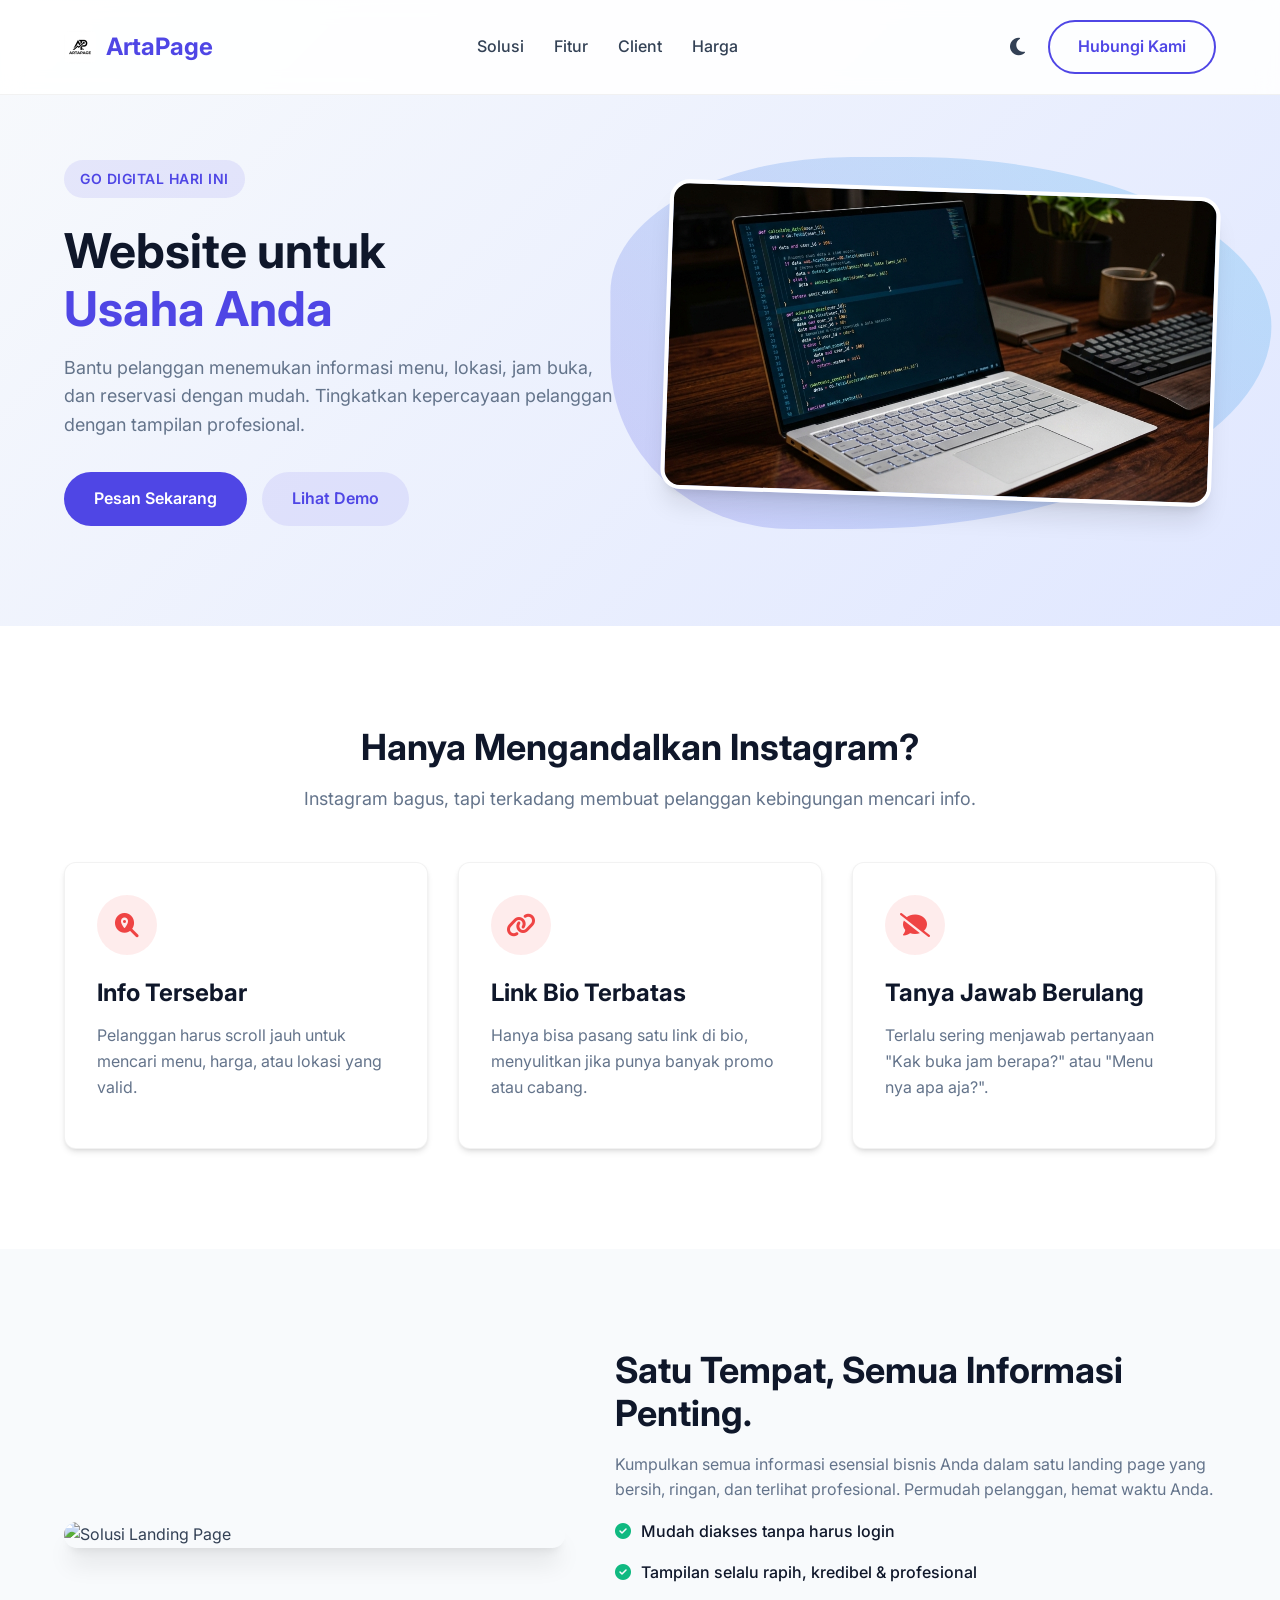
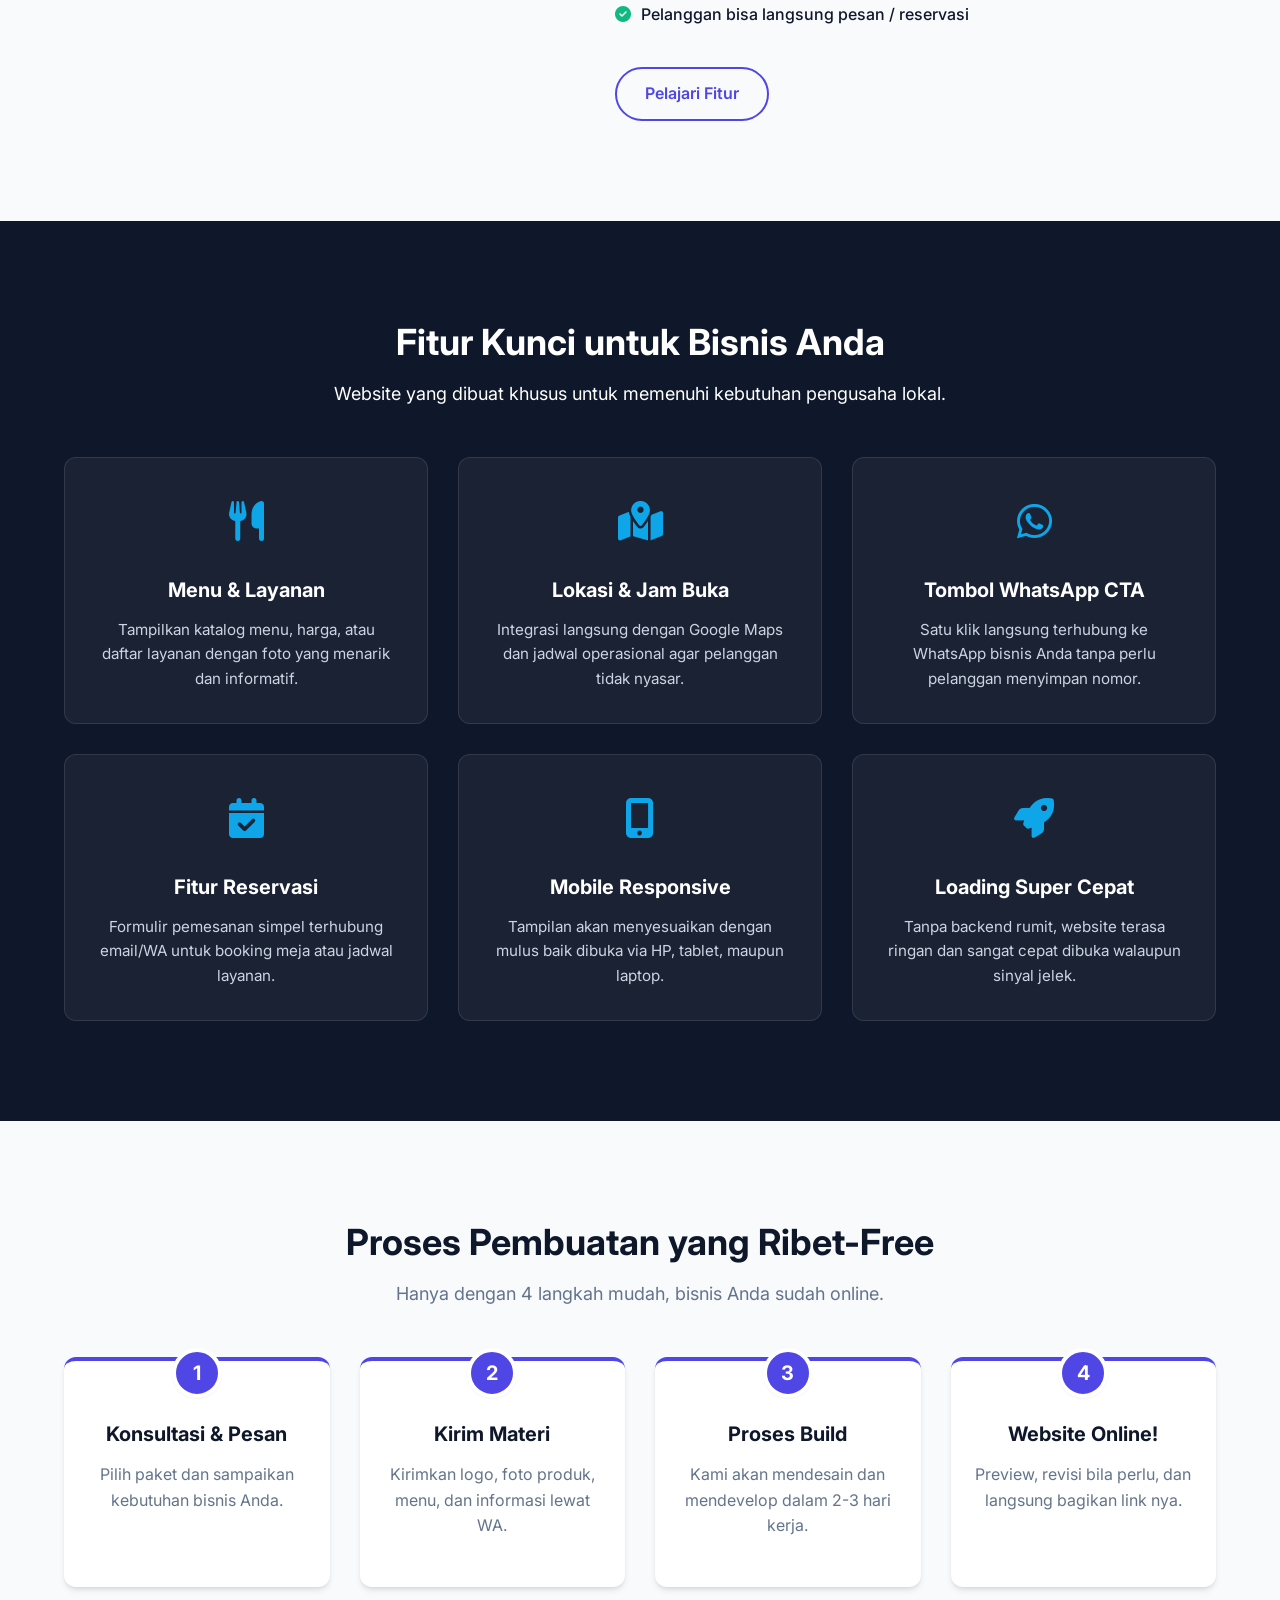
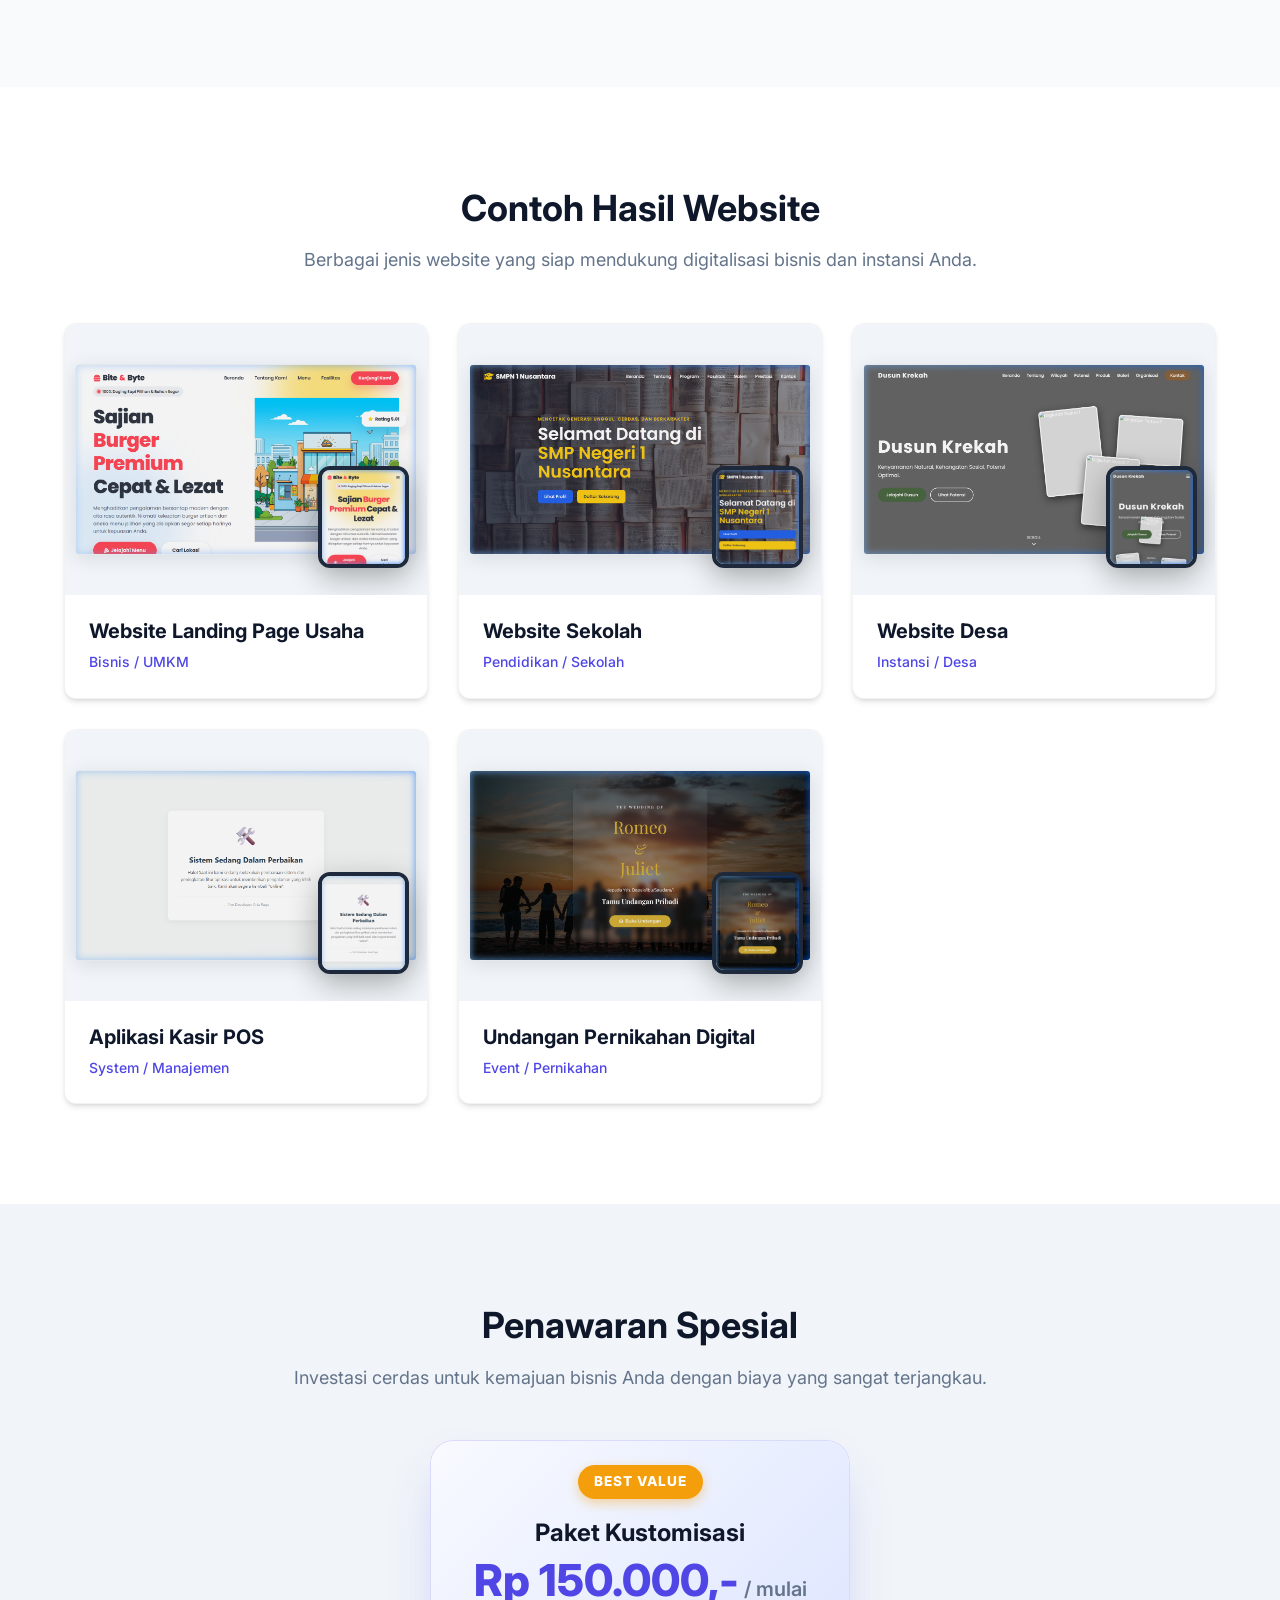
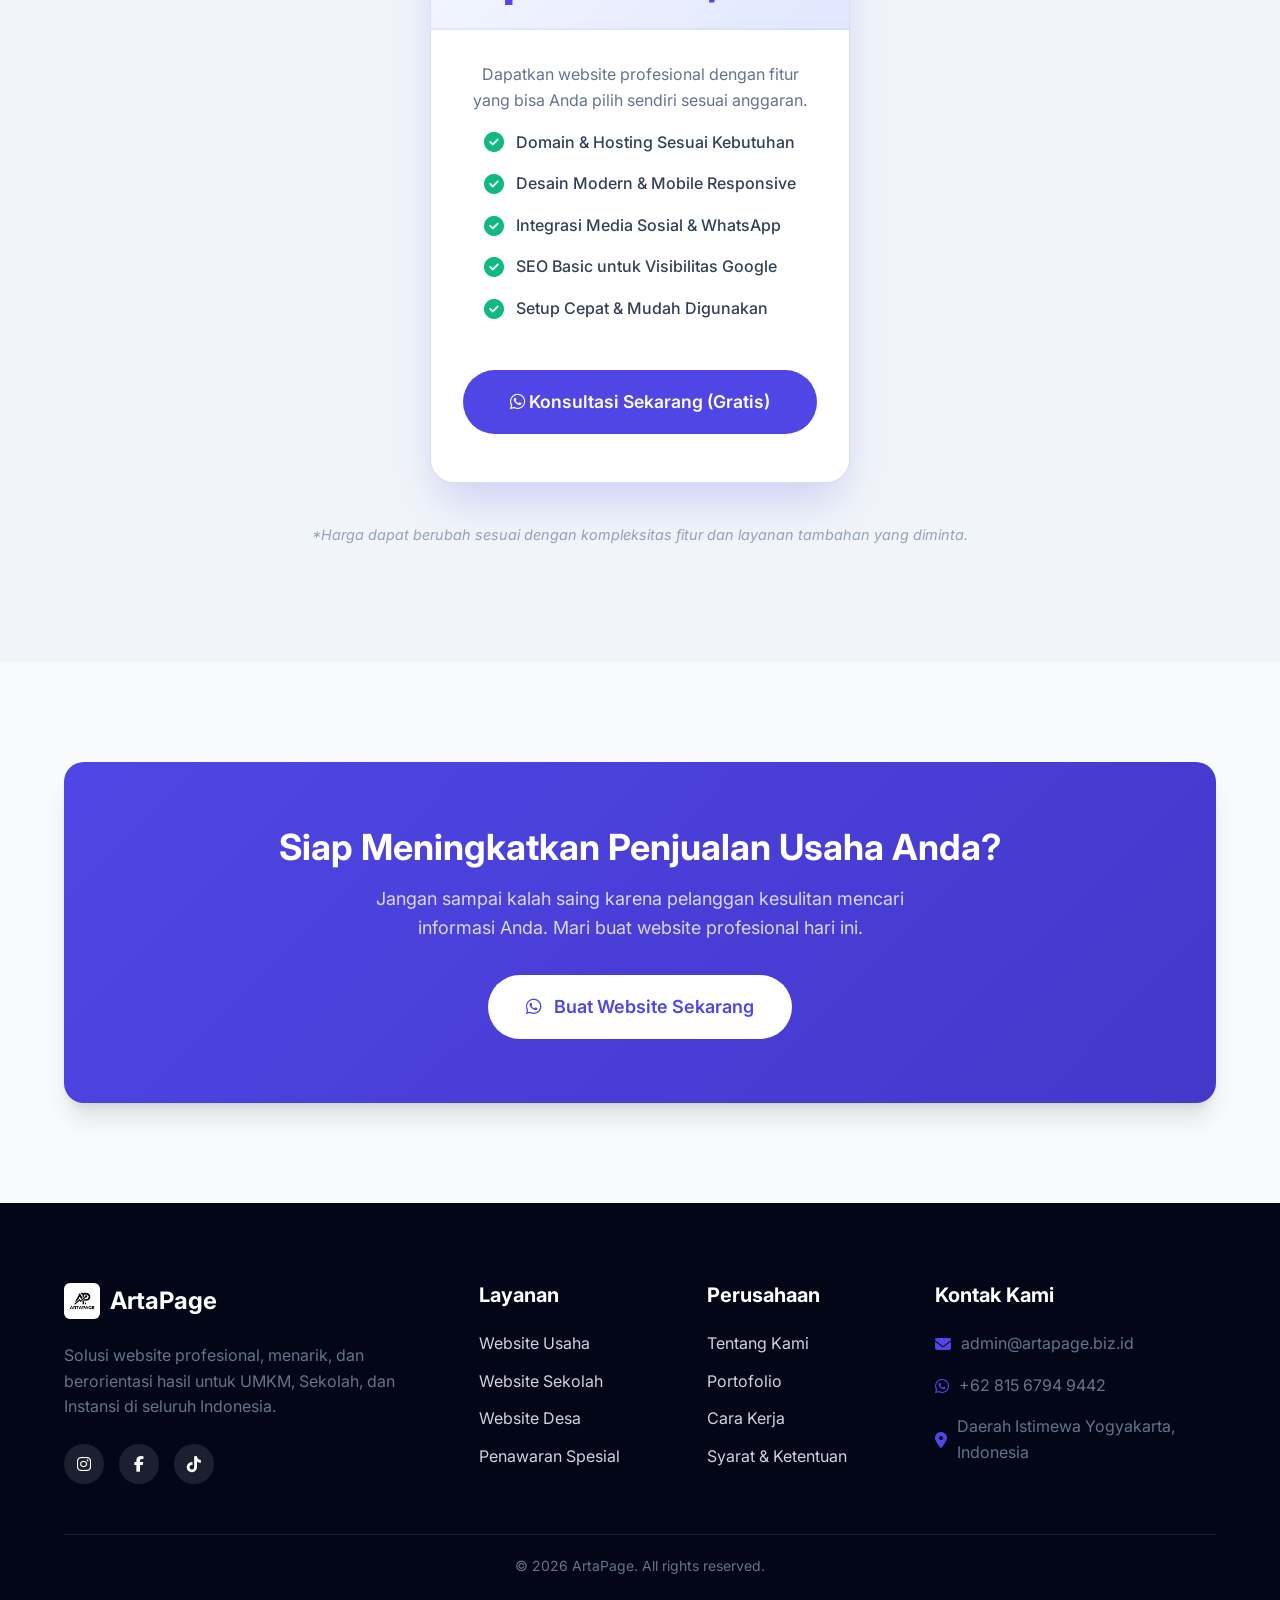
==== commit ab1db629: "update" ====
--- a/index.html
+++ b/index.html
@@ -4,13 +4,20 @@
 <head>
     <meta charset="UTF-8">
     <meta name="viewport" content="width=device-width, initial-scale=1.0">
-    <title>Jasa Pembuatan Website Usaha Kecil | Simpel & Profesional</title>
-    <meta name="description" content="Website landing page simpel dan profesional untuk usaha kecil Anda.">
+    <title>Jasa Pembuatan Website untuk Usaha Anda | ArtaPage</title>
+    <meta name="title" content="Jasa Pembuatan Website untuk Usaha Anda | ArtaPage">
+    <meta property="og:title" content="Jasa Pembuatan Website untuk Usaha Anda | ArtaPage">
     <link rel="stylesheet" href="style.css?v=1.1">
     <link rel="preconnect" href="https://fonts.googleapis.com">
-    <link rel="preconnect" href="https://fonts.gstatic.com" crossorigin>
-    <link href="https://fonts.googleapis.com/css2?family=Inter:wght@300;400;500;600;700&display=swap" rel="stylesheet">
+    <link rel="preconnect" href="https://fonts.gstatic.com" crossorigin="">
+    <link href="https://fonts.googleapis.com/css2?family=Inter:wght@300;400;500;600;700&amp;display=swap"
+        rel="stylesheet">
     <link rel="stylesheet" href="https://cdnjs.cloudflare.com/ajax/libs/font-awesome/6.4.0/css/all.min.css">
+    <!--<link rel="icon" href="logo.png" sizes="32x32" type="image/png">-->
+    <!--<link rel="apple-touch-icon" href="logo.png">-->
+    <link rel="icon" href="/favicon.ico" sizes="any">
+    <link rel="icon" type="image/png" sizes="48x48" href="/logo.png">
+    <link rel="apple-touch-icon" href="/logo.png">
 </head>
 
 <body>
@@ -28,7 +35,12 @@
                 <li><a href="#portfolio">Client</a></li>
                 <li><a href="#harga">Harga</a></li>
             </ul>
-            <a href="#koneksi" class="btn btn-outline nav-btn">Hubungi Kami</a>
+            <div class="nav-actions">
+                <button id="theme-toggle" class="theme-toggle" title="Toggle Dark/Light Mode">
+                    <i class="fas fa-moon"></i>
+                </button>
+                <a href="#koneksi" class="btn btn-outline nav-btn">Hubungi Kami</a>
+            </div>
             <div class="mobile-menu-btn"><i class="fas fa-bars"></i></div>
         </div>
     </nav>
@@ -49,8 +61,8 @@
             <div class="hero-image">
                 <div class="mockup-container">
                     <div class="blob-bg"></div>
-                    <img src="https://images.unsplash.com/photo-1551288049-bebda4e38f71?q=80&w=2070&auto=format&fit=crop"
-                        alt="Mockup Website di HP" class="mockup-img shadow-lg" />
+                    <img src="images/hero-coding-full.png" alt="Pembuatan Website Profesional"
+                        class="mockup-img shadow-lg" />
                 </div>
             </div>
         </div>
@@ -188,11 +200,13 @@
             <div class="grid-3 portfolio-grid">
                 <!-- 1. Landing Page Usaha -->
                 <div class="card portfolio-card">
-                    <div class="portfolio-img">
-                        <img src="https://images.unsplash.com/photo-1460925895917-afdab827c52f?q=80&w=2015&auto=format&fit=crop"
-                            alt="Landing Page Usaha">
-                        <div class="portfolio-overlay">
-                            <a href="https://landingpageusaha.atrapage.biz.id" target="_blank"
+                    <div class="portfolio-img multi-device">
+                        <img src="images/portfolio/usaha_desktop.png" alt="Landing Page Usaha Desktop"
+                            class="desktop-view">
+                        <img src="images/portfolio/usaha_mobile.png" alt="Landing Page Usaha Mobile"
+                            class="mobile-view">
+                        <div class="portfolio-overlay">
+                            <a href="https://landingpageusaha.artapage.biz.id" target="_blank"
                                 class="btn btn-primary btn-sm">Lihat Web</a>
                         </div>
                     </div>
@@ -203,11 +217,12 @@
                 </div>
                 <!-- 2. Website Sekolah -->
                 <div class="card portfolio-card">
-                    <div class="portfolio-img">
-                        <img src="https://images.unsplash.com/photo-1546410531-bb4caa6b424d?q=80&w=2071&auto=format&fit=crop"
-                            alt="Website Sekolah">
-                        <div class="portfolio-overlay">
-                            <a href="https://sekolah.atrapage.biz.id" target="_blank"
+                    <div class="portfolio-img multi-device">
+                        <img src="images/portfolio/sekolah_desktop.png" alt="Website Sekolah Desktop"
+                            class="desktop-view">
+                        <img src="images/portfolio/sekolah_mobile.png" alt="Website Sekolah Mobile" class="mobile-view">
+                        <div class="portfolio-overlay">
+                            <a href="https://sekolah.artapage.biz.id" target="_blank"
                                 class="btn btn-primary btn-sm">Lihat Web</a>
                         </div>
                     </div>
@@ -218,11 +233,11 @@
                 </div>
                 <!-- 3. Website Desa -->
                 <div class="card portfolio-card">
-                    <div class="portfolio-img">
-                        <img src="https://images.unsplash.com/photo-1542601906990-b4d3fb778b09?q=80&w=2013&auto=format&fit=crop"
-                            alt="Website Desa">
-                        <div class="portfolio-overlay">
-                            <a href="https://desa.atrapage.biz.id" target="_blank" class="btn btn-primary btn-sm">Lihat
+                    <div class="portfolio-img multi-device">
+                        <img src="images/portfolio/desa_desktop.png" alt="Website Desa Desktop" class="desktop-view">
+                        <img src="images/portfolio/desa_mobile.png" alt="Website Desa Mobile" class="mobile-view">
+                        <div class="portfolio-overlay">
+                            <a href="https://desa.artapage.biz.id" target="_blank" class="btn btn-primary btn-sm">Lihat
                                 Web</a>
                         </div>
                     </div>
@@ -233,11 +248,11 @@
                 </div>
                 <!-- 4. Aplikasi Kasir POS -->
                 <div class="card portfolio-card">
-                    <div class="portfolio-img">
-                        <img src="https://images.unsplash.com/photo-1556742049-0cfed4f6a45d?q=80&w=1974&auto=format&fit=crop"
-                            alt="Aplikasi Kasir POS">
-                        <div class="portfolio-overlay">
-                            <a href="https://kasir.atrapage.biz.id" target="_blank" class="btn btn-primary btn-sm">Lihat
+                    <div class="portfolio-img multi-device">
+                        <img src="images/portfolio/kasir_desktop.png" alt="Aplikasi Kasir Desktop" class="desktop-view">
+                        <img src="images/portfolio/kasir_mobile.png" alt="Aplikasi Kasir Mobile" class="mobile-view">
+                        <div class="portfolio-overlay">
+                            <a href="https://kasir.artapage.biz.id" target="_blank" class="btn btn-primary btn-sm">Lihat
                                 Web</a>
                         </div>
                     </div>
@@ -248,11 +263,13 @@
                 </div>
                 <!-- 5. Undangan Pernikahan Digital -->
                 <div class="card portfolio-card">
-                    <div class="portfolio-img">
-                        <img src="https://images.unsplash.com/photo-1511795409834-ef04bbd61622?q=80&w=2069&auto=format&fit=crop"
-                            alt="Undangan Pernikahan Digital">
-                        <div class="portfolio-overlay">
-                            <a href="https://undangan.atrapage.biz.id" target="_blank"
+                    <div class="portfolio-img multi-device">
+                        <img src="images/portfolio/undangan_desktop.png" alt="Undangan Pernikahan Desktop"
+                            class="desktop-view">
+                        <img src="images/portfolio/undangan_mobile.png" alt="Undangan Pernikahan Mobile"
+                            class="mobile-view">
+                        <div class="portfolio-overlay">
+                            <a href="https://undangan.artapage.biz.id" target="_blank"
                                 class="btn btn-primary btn-sm">Lihat Web</a>
                         </div>
                     </div>
@@ -317,7 +334,8 @@
                 <h2>Siap Meningkatkan Penjualan Usaha Anda?</h2>
                 <p>Jangan sampai kalah saing karena pelanggan kesulitan mencari informasi Anda. Mari buat website
                     profesional hari ini.</p>
-                <a href="https://wa.me/6281567949442?text=Halo%20ArtaPage,%20saya%20siap%20membuat%20website%20profesional" class="btn btn-light btn-lg mt-4"><i class="fab fa-whatsapp mr-2"></i> Buat Website
+                <a href="https://wa.me/6281567949442?text=Halo%20ArtaPage,%20saya%20siap%20membuat%20website%20profesional"
+                    class="btn btn-light btn-lg mt-4"><i class="fab fa-whatsapp mr-2"></i> Buat Website
                     Sekarang</a>
             </div>
         </div>
@@ -360,9 +378,9 @@
                 </div>
                 <div class="footer-contact">
                     <h4>Kontak Kami</h4>
-                    <p><i class="fas fa-envelope"></i> halo@atrapage.biz.id</p>
+                    <p><i class="fas fa-envelope"></i> admin@artapage.biz.id</p>
                     <p><i class="fab fa-whatsapp"></i> +62 815 6794 9442</p>
-                    <p><i class="fas fa-map-marker-alt"></i> Jakarta Selatan, Indonesia</p>
+                    <p><i class="fas fa-map-marker-alt"></i> Daerah Istimewa Yogyakarta, Indonesia</p>
                 </div>
             </div>
             <div class="footer-bottom">
--- a/style.css
+++ b/style.css
@@ -24,6 +24,23 @@
     --shadow-lg: 0 20px 25px -5px rgb(0 0 0 / 0.1), 0 8px 10px -6px rgb(0 0 0 / 0.1);
 }
 
+/* Dark Mode Overrides */
+:root[data-theme="dark"] {
+    --light-bg: #0f172a;          /* Slate 900 */
+    --light-bg-alt: #020617;      /* Slate 950 */
+    --text-color: #f1f5f9;        /* Slate 100 */
+    --text-light: #94a3b8;        /* Slate 400 */
+    --white: #1e293b;             /* Slate 800 (Card backgrounds) */
+    --dark-color: #f8fafc;        /* Slate 50 */
+    --border-color: rgba(255, 255, 255, 0.1);
+    --shadow: 0 4px 6px -1px rgb(0 0 0 / 0.3), 0 2px 4px -2px rgb(0 0 0 / 0.3);
+}
+
+[data-theme="dark"] body {
+    background-color: var(--light-bg);
+    color: var(--text-color);
+}
+
 * {
     margin: 0;
     padding: 0;
@@ -40,6 +57,7 @@
     color: var(--text-color);
     line-height: 1.6;
     background-color: var(--light-bg);
+    transition: background-color 0.3s ease, color 0.3s ease;
 }
 
 a {
@@ -79,6 +97,18 @@
 .bg-dark { background-color: var(--dark-color); }
 .bg-dark-deep { background-color: var(--dark-deep); }
 .bg-primary { background-color: var(--primary-color); color: var(--white); }
+
+[data-theme="dark"] .bg-dark {
+    background-color: var(--light-bg-alt);
+}
+
+[data-theme="dark"] .bg-dark-deep {
+    background-color: #000000;
+}
+
+[data-theme="dark"] .bg-light {
+    background-color: var(--light-bg);
+}
 
 .mt-3 { margin-top: 1.5rem; }
 .mt-4 { margin-top: 2rem; }
@@ -108,8 +138,8 @@
     color: var(--white);
 }
 
-h1 { font-size: 3.5rem; }
-h2 { font-size: 2.5rem; }
+h1 { font-size: 3rem; }
+h2 { font-size: 2.25rem; }
 h3 { font-size: 1.5rem; }
 h4 { font-size: 1.25rem; }
 
@@ -279,6 +309,39 @@
     font-size: 1rem;
 }
 
+.nav-actions {
+    display: flex;
+    align-items: center;
+    gap: 15px;
+}
+
+.theme-toggle {
+    background: none;
+    border: none;
+    color: var(--text-color);
+    font-size: 1.25rem;
+    cursor: pointer;
+    padding: 8px;
+    border-radius: 50%;
+    display: flex;
+    align-items: center;
+    justify-content: center;
+    transition: var(--transition);
+}
+
+.theme-toggle:hover {
+    background-color: rgba(79, 70, 229, 0.1);
+    color: var(--primary-color);
+}
+
+[data-theme="dark"] .navbar {
+    background-color: rgba(15, 23, 42, 0.9);
+}
+
+[data-theme="dark"] .nav-links.active {
+    background: var(--white); /* This uses slate-800 from dark mode */
+}
+
 .nav-links a:hover,
 .nav-links a.active {
     color: var(--primary-color);
@@ -331,10 +394,13 @@
 }
 
 .mockup-img {
+    width: 100%;
+    aspect-ratio: 16 / 9;
+    object-fit: cover;
     border-radius: var(--border-radius-lg);
     position: relative;
     z-index: 2;
-    border: 8px solid var(--white);
+    border: 4px solid var(--white);
     transform: rotate(2deg);
     transition: var(--transition);
 }
@@ -480,6 +546,40 @@
     transition: transform 0.5s ease;
 }
 
+/* Multi-device mockup */
+.portfolio-img.multi-device {
+    background: #f1f5f9;
+    display: flex;
+    align-items: center;
+    justify-content: center;
+    padding: 10px;
+}
+
+.portfolio-img.multi-device .desktop-view {
+    width: 100%;
+    height: auto;
+    border-radius: 4px;
+    box-shadow: 0 4px 20px rgba(0,0,0,0.1);
+    border: 1px solid rgba(0,0,0,0.05);
+}
+
+.portfolio-img.multi-device .mobile-view {
+    position: absolute;
+    bottom: 10%;
+    right: 5%;
+    width: 25%;
+    height: auto;
+    border-radius: 12px;
+    border: 4px solid #1e293b;
+    box-shadow: 0 10px 30px rgba(0,0,0,0.3);
+    z-index: 5;
+    transition: transform 0.3s ease;
+}
+
+.portfolio-card:hover .mobile-view {
+    transform: translateY(-10px) scale(1.05);
+}
+
 .portfolio-overlay {
     position: absolute;
     top: 0;
@@ -519,8 +619,8 @@
 
 /* Pricing Section Enlarged Card */
 .pricing-simple-box.premium-card {
-    background: #ffffff;
-    max-width: 650px;
+    background: var(--white);
+    max-width: 420px;
     margin: 40px auto;
     text-align: center;
     border-radius: 24px;
@@ -539,15 +639,15 @@
 
 .card-header {
     background: linear-gradient(135deg, #f8faff 0%, #e0e7ff 100%);
-    padding: 2.5rem 2rem;
+    padding: 1.5rem 1.5rem;
     border-bottom: 2px solid rgba(79, 70, 229, 0.1);
     position: relative;
     z-index: 1;
 }
 
 .card-header h3 {
-    margin-bottom: 0.75rem;
-    font-size: 2rem;
+    margin-bottom: 0.5rem;
+    font-size: 1.5rem;
     color: var(--dark-color);
     position: relative;
     z-index: 2;
@@ -570,10 +670,10 @@
 }
 
 .main-price {
-    font-size: 4.5rem;
-    font-weight: 900;
-    color: var(--primary-color);
-    line-height: 1;
+    font-size: 2.75rem;
+    font-weight: 800;
+    color: var(--primary-color);
+    line-height: 1.1;
 }
 
 .main-price span {
@@ -582,8 +682,21 @@
     font-weight: 600;
 }
 
+[data-theme="dark"] .pricing-simple-box.premium-card {
+    background: var(--white);
+}
+
+[data-theme="dark"] .card-header {
+    background: linear-gradient(135deg, #1e293b 0%, #0f172a 100%);
+}
+
+[data-theme="dark"] .card-body, 
+[data-theme="dark"] .card-footer {
+    background: var(--white);
+}
+
 .card-body {
-    padding: 3.5rem 4rem;
+    padding: 2rem 2rem;
     background: #ffffff;
 }
 
@@ -594,29 +707,29 @@
 }
 
 .benefit-list li {
-    font-size: 1.2rem;
-    margin-bottom: 1.5rem;
-    display: flex;
-    align-items: center;
-    gap: 15px;
+    font-size: 1rem;
+    margin-bottom: 1rem;
+    display: flex;
+    align-items: center;
+    gap: 12px;
     color: var(--text-color);
     font-weight: 500;
 }
 
 .benefit-list i {
     color: #10b981;
-    font-size: 1.5rem;
+    font-size: 1.25rem;
 }
 
 .card-footer {
-    padding: 0 4rem 4rem;
+    padding: 0 2rem 3rem;
     background: #ffffff;
 }
 
 .pricing-action .btn {
     width: 100%;
-    padding: 20px;
-    font-size: 1.35rem;
+    padding: 16px;
+    font-size: 1.1rem;
     display: block;
 }
 
@@ -788,41 +901,25 @@
 
 /* Responsive Design */
 @media (max-width: 1024px) {
-    h1 { font-size: 3rem; }
-    h2 { font-size: 2.25rem; }
+    h1 { font-size: 2.75rem; }
+    h2 { font-size: 2rem; }
     
     .hero-container {
         gap: 30px;
     }
-    
-    .pricing-card.popular {
-        transform: scale(1);
-    }
-    .pricing-card.popular:hover {
-        transform: translateY(-5px);
-    }
 }
 
 @media (max-width: 768px) {
-    h1 { font-size: 2.5rem; }
-    
-    .grid-3 {
-        grid-template-columns: repeat(auto-fit, minmax(250px, 1fr));
-    }
-    
-    .nav-links {
-        display: none;
-    }
-    
-    .nav-btn {
-        display: none;
-    }
-    
-    .mobile-menu-btn {
-        display: block;
-    }
-    
-    /* Mobile Menu Logic */
+    html { font-size: 15px; }
+    h1 { font-size: 2.25rem; }
+    h2 { font-size: 1.85rem; }
+    
+    .section-padding { padding: 60px 0; }
+    
+    .nav-links { display: none; }
+    .nav-btn { display: none; }
+    .mobile-menu-btn { display: block; }
+
     .nav-links.active {
         display: flex;
         flex-direction: column;
@@ -836,64 +933,79 @@
         gap: 15px;
         text-align: center;
     }
-    
-    .hero {
-        padding: 120px 0 60px;
-    }
-    
-    .hero-container,
-    .solution-container {
+
+    .hero { padding: 120px 0 60px; }
+    .hero-container, .solution-container {
         grid-template-columns: 1fr;
         text-align: center;
     }
-    
-    .hero-btns {
-        justify-content: center;
-    }
-    
+    .hero-btns { justify-content: center; }
     .hero-image {
         margin-top: 30px;
         max-width: 500px;
         margin-left: auto;
         margin-right: auto;
     }
-    
-    .solution-image {
-        order: 2;
-        margin-top: 30px;
+    .solution-image { order: 2; margin-top: 30px; }
+    .solution-content { order: 1; }
+    .check-list li { justify-content: center; }
+
+    .pricing-simple-box.premium-card {
+        max-width: 100%;
+        margin: 20px auto;
     }
     
-    .solution-content {
-        order: 1;
+    .card-body, .card-footer {
+        padding: 1.5rem 1.25rem;
     }
-    
-    .check-list li {
-        justify-content: center;
-    }
-    
+
     .footer-grid {
         grid-template-columns: 1fr 1fr;
     }
-    
-    .section-padding {
-        padding: 70px 0;
-    }
 }
 
 @media (max-width: 576px) {
-    h1 { font-size: 2rem; }
-    h2 { font-size: 1.75rem; }
+    h1 { font-size: 1.85rem; }
+    h2 { font-size: 1.6rem; }
     
     .hero-btns {
         flex-direction: column;
         gap: 10px;
     }
     
-    .btn {
-        width: 100%;
-    }
+    .btn { width: 100%; }
     
     .footer-grid {
         grid-template-columns: 1fr;
     }
 }
+
+@media (max-width: 480px) {
+    html { font-size: 14px; }
+    h1 { font-size: 1.75rem; }
+    h2 { font-size: 1.5rem; }
+    h3 { font-size: 1.15rem; }
+    
+    p { font-size: 0.95rem; }
+    
+    .section-padding { padding: 50px 0; }
+    .hero { padding: 100px 0 40px; }
+    .hero p { font-size: 1rem; }
+    
+    .btn { padding: 10px 20px; font-size: 0.95rem; }
+    .btn-lg { padding: 14px 28px; font-size: 1.05rem; }
+    
+    .card { padding: 1.25rem; }
+    .feature-item { padding: 1.25rem 1rem; }
+    
+    .main-price { font-size: 2rem; }
+    .benefit-list li { font-size: 0.9rem; gap: 10px; }
+    .benefit-list i { font-size: 1.1rem; }
+    
+    .pricing-action .btn { font-size: 1rem; padding: 14px; }
+    
+    .footer-brand p { padding-right: 0; }
+    .social-links { justify-content: center; }
+    .footer-contact p { justify-content: center; }
+    .footer-bottom { font-size: 0.75rem; }
+}
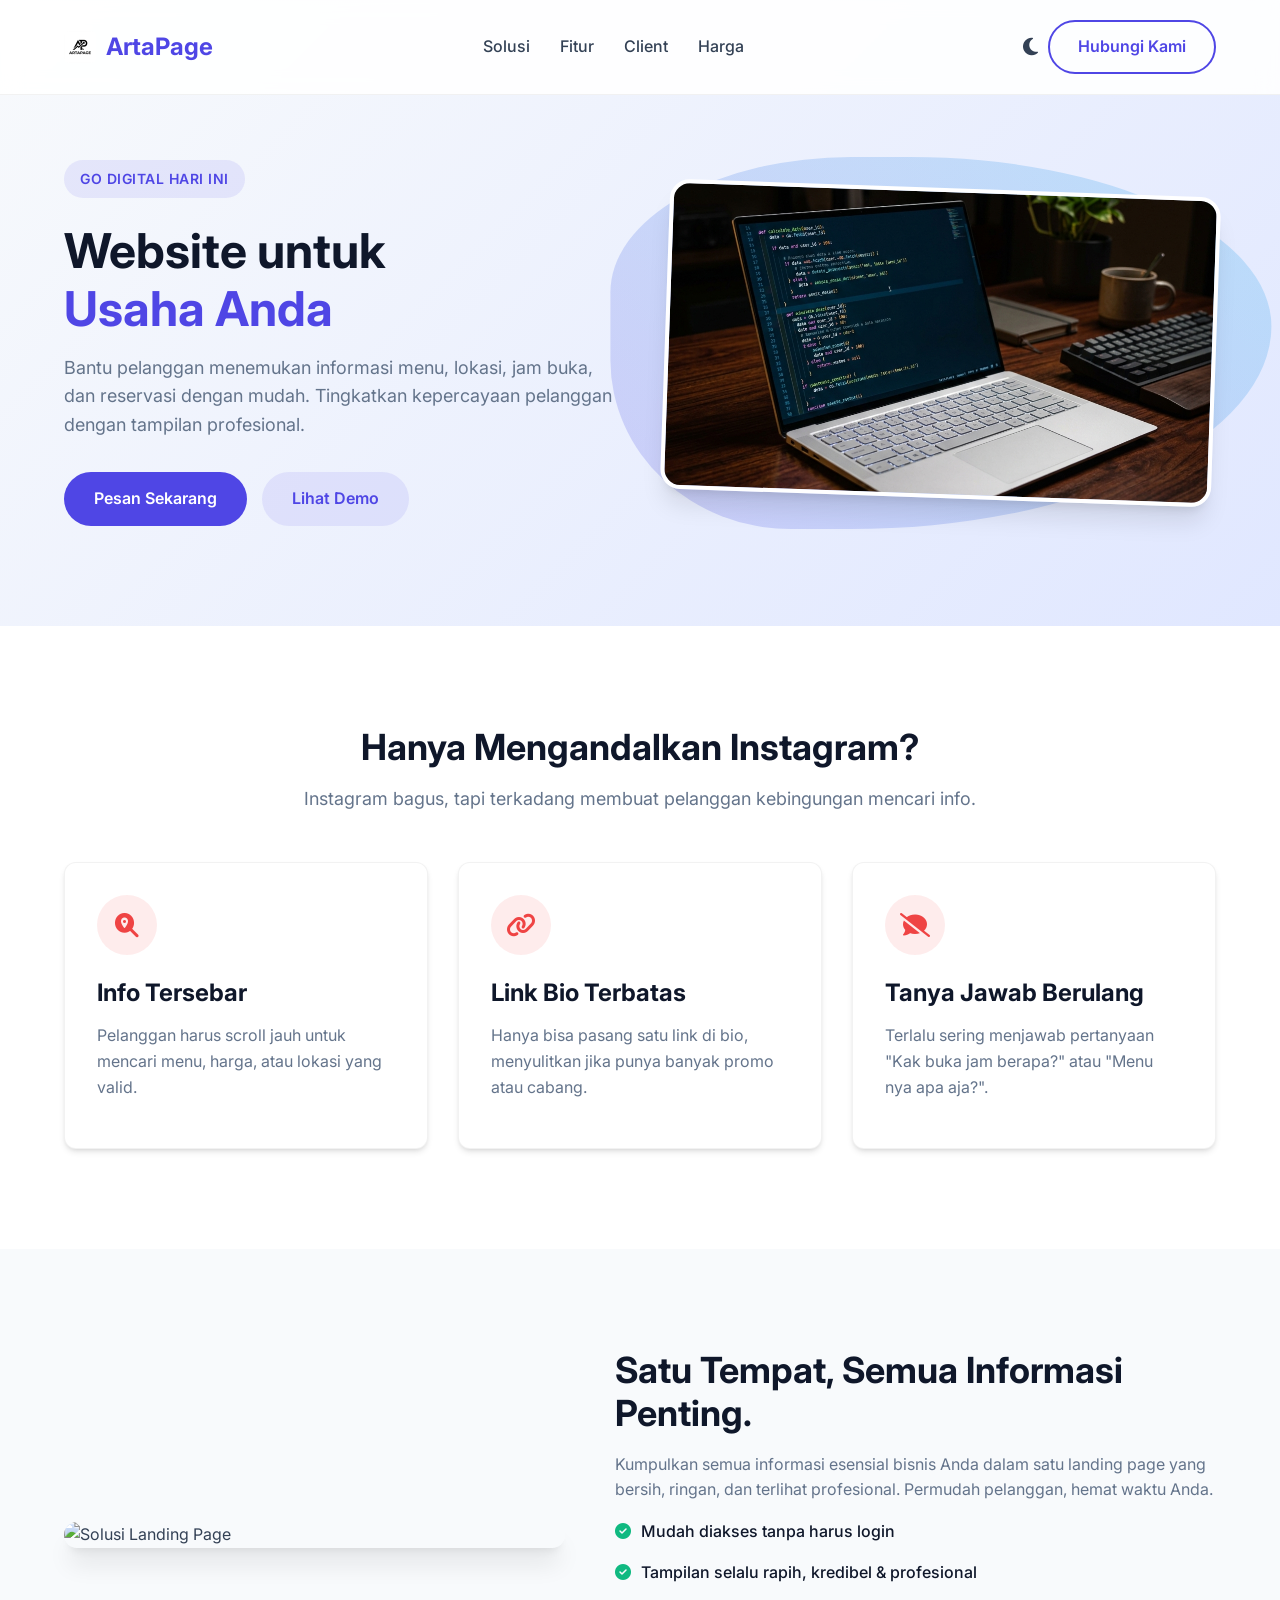
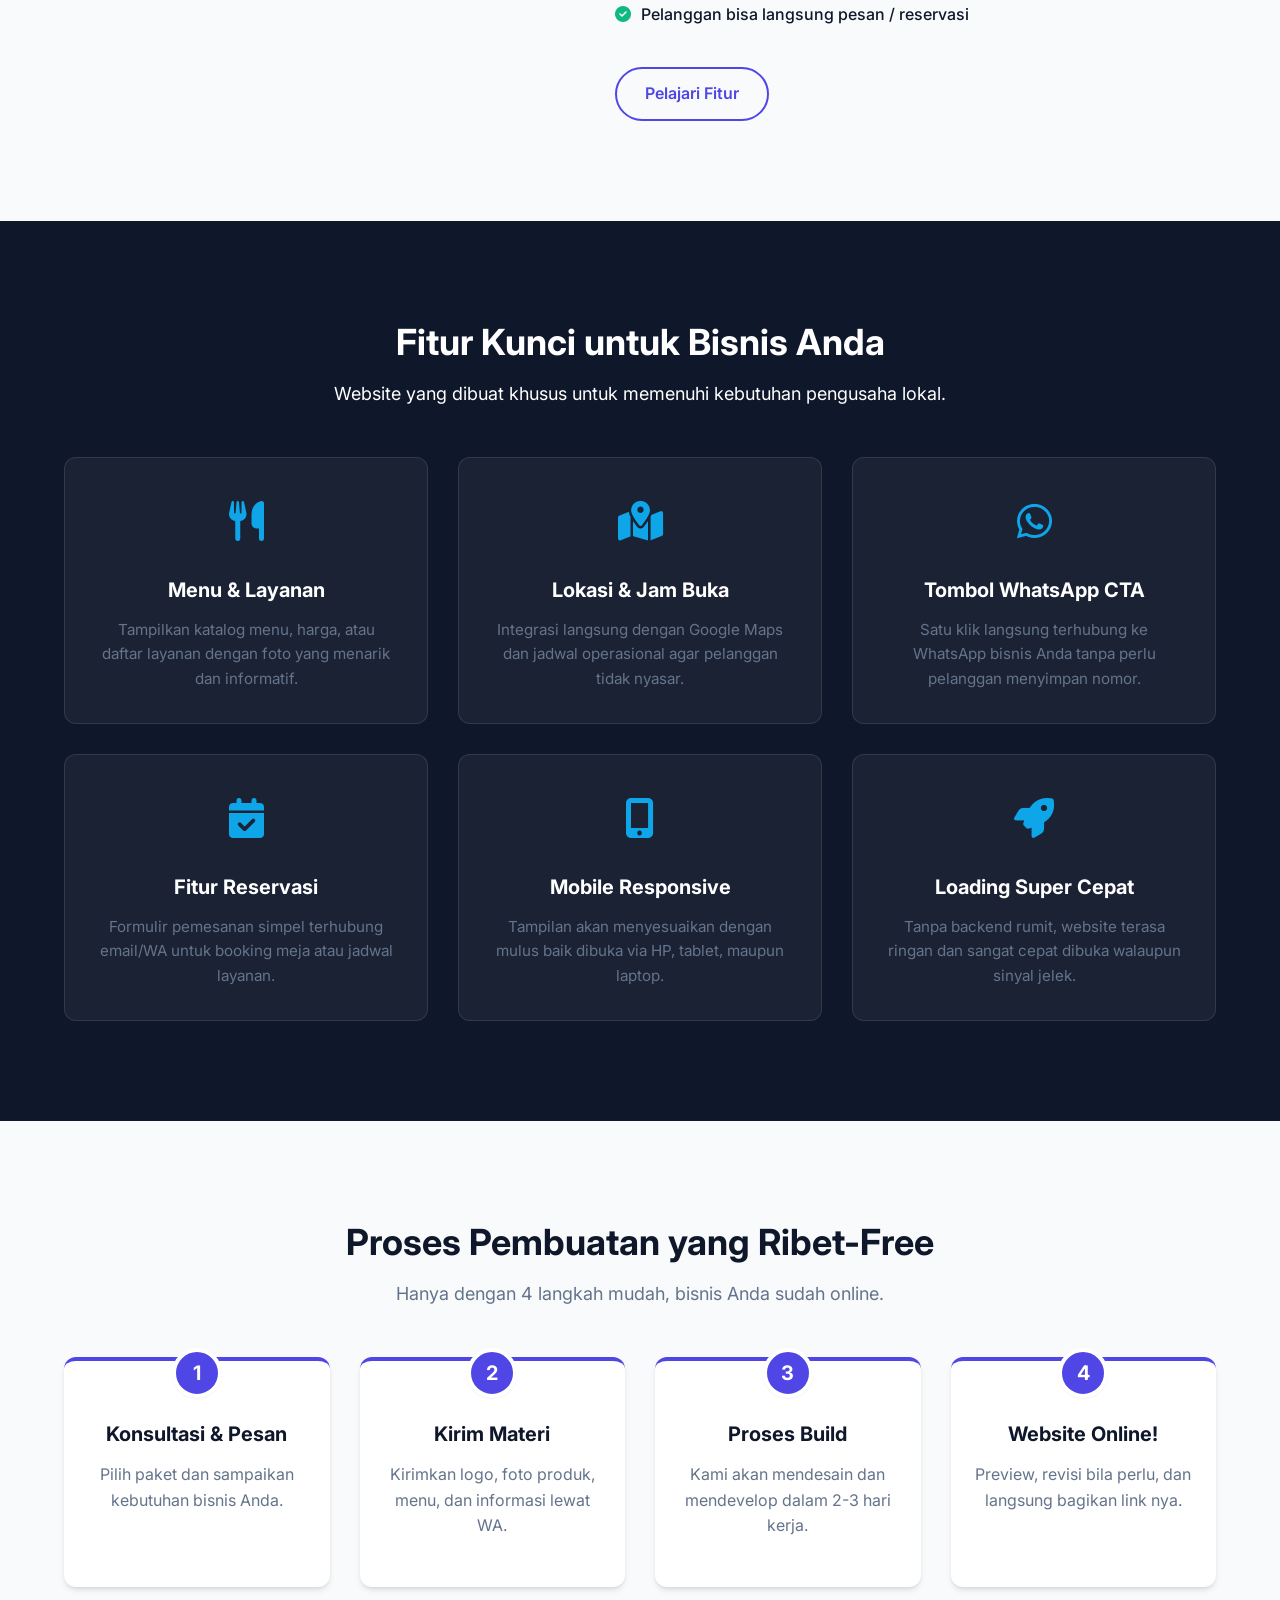
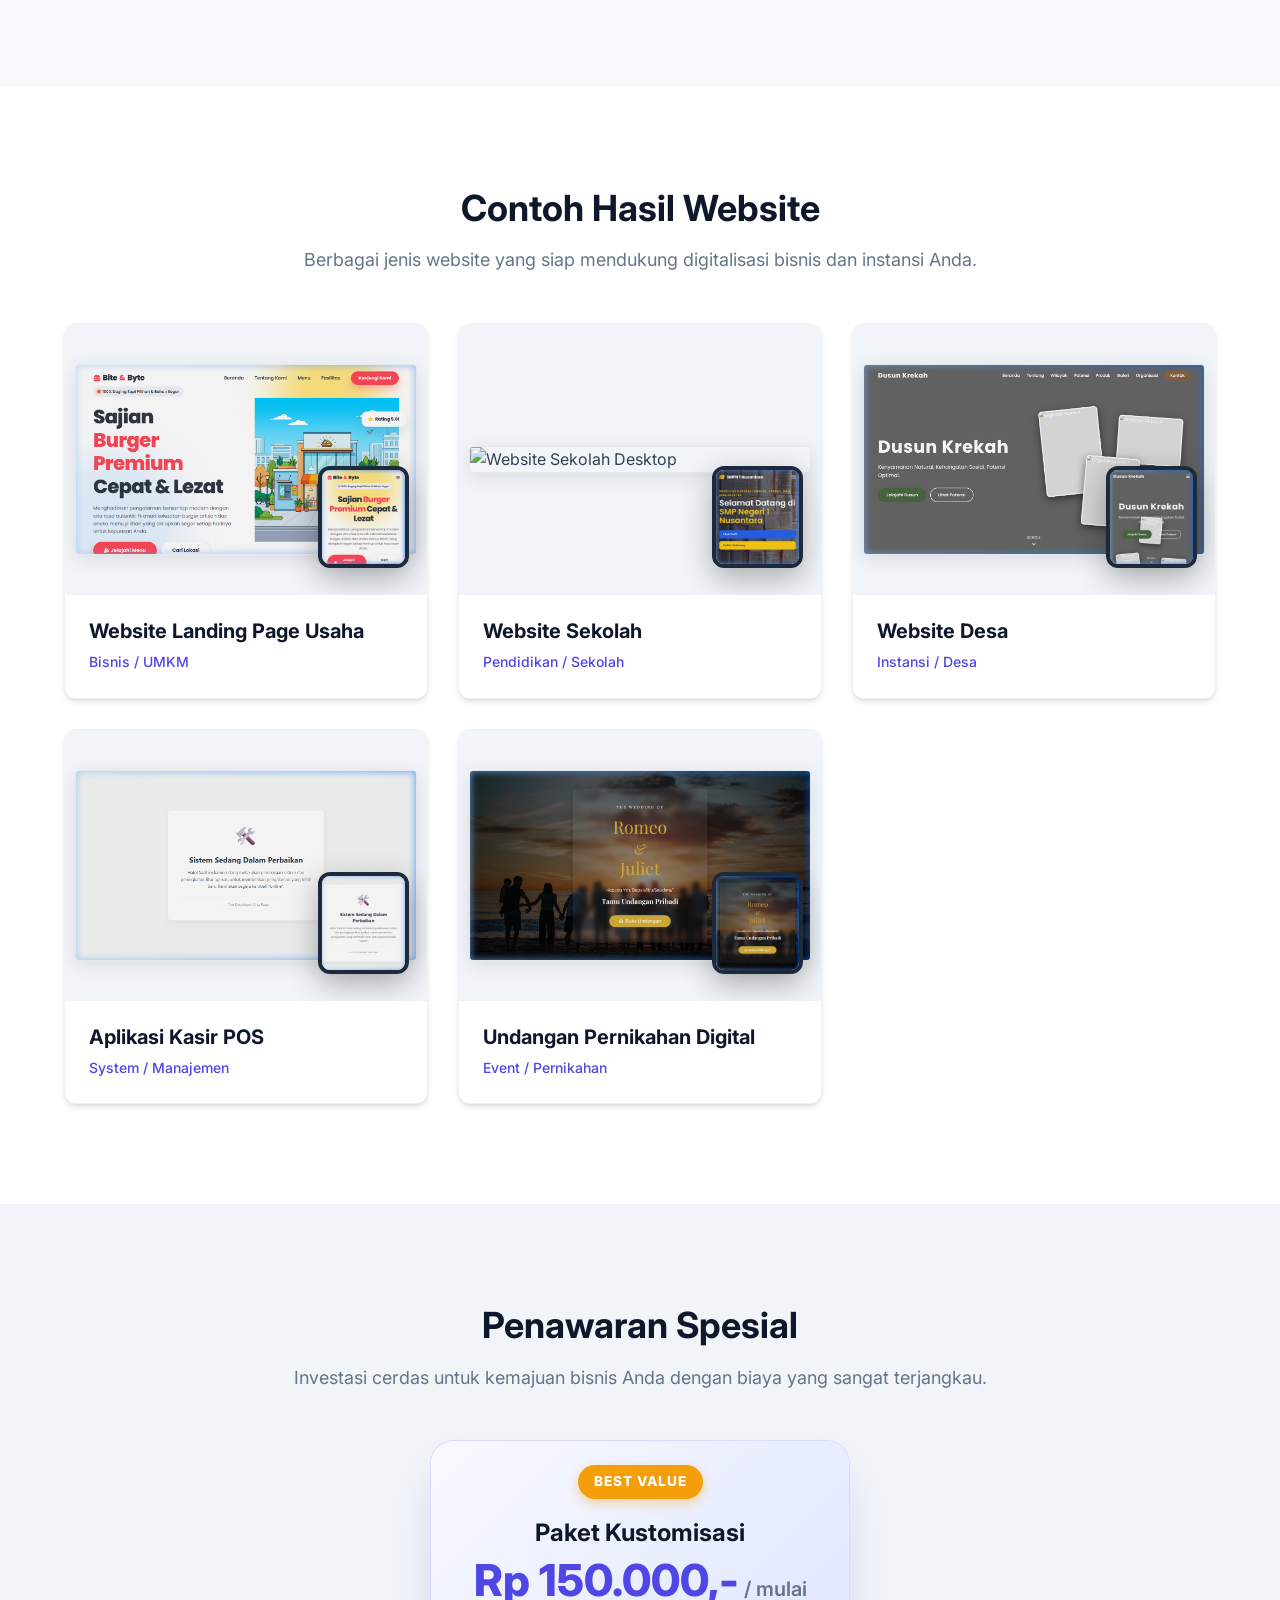
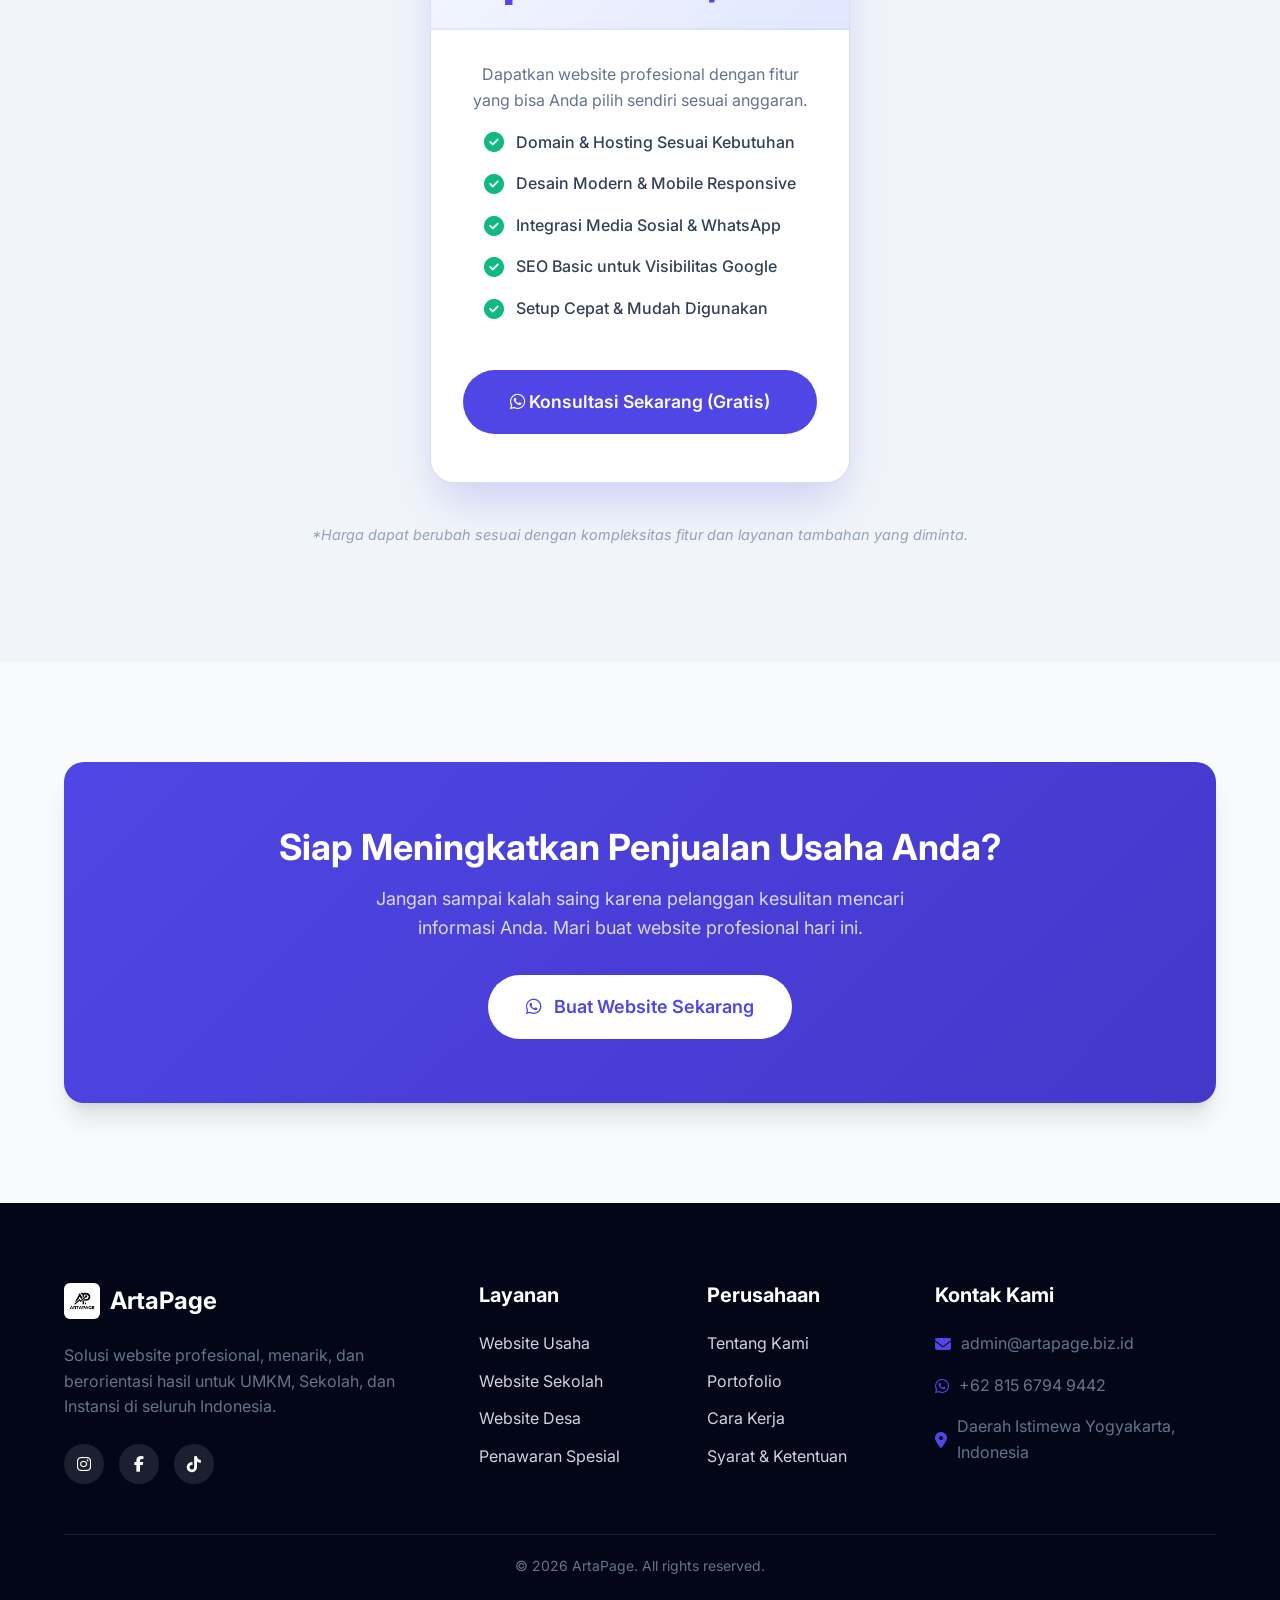
==== commit 3f9f09b4: "new" ====
--- a/index.html
+++ b/index.html
@@ -35,13 +35,15 @@
                 <li><a href="#portfolio">Client</a></li>
                 <li><a href="#harga">Harga</a></li>
             </ul>
-            <div class="nav-actions">
-                <button id="theme-toggle" class="theme-toggle" title="Toggle Dark/Light Mode">
-                    <i class="fas fa-moon"></i>
-                </button>
-                <a href="#koneksi" class="btn btn-outline nav-btn">Hubungi Kami</a>
-            </div>
-            <div class="mobile-menu-btn"><i class="fas fa-bars"></i></div>
+            <div class="nav-right">
+                <div class="nav-actions">
+                    <button id="theme-toggle" class="theme-toggle" title="Toggle Dark/Light Mode">
+                        <i class="fas fa-moon"></i>
+                    </button>
+                    <a href="#koneksi" class="btn btn-outline nav-btn">Hubungi Kami</a>
+                </div>
+                <div class="mobile-menu-btn"><i class="fas fa-bars"></i></div>
+            </div>
         </div>
     </nav>
 
@@ -370,7 +372,7 @@
                 <div class="footer-links">
                     <h4>Perusahaan</h4>
                     <ul>
-                        <li><a href="#">Tentang Kami</a></li>
+                        <li><a href="tentang/tentang.html">Tentang Kami</a></li>
                         <li><a href="#portfolio">Portofolio</a></li>
                         <li><a href="#cara-kerja">Cara Kerja</a></li>
                         <li><a href="#">Syarat & Ketentuan</a></li>
--- a/style.css
+++ b/style.css
@@ -25,20 +25,54 @@
 }
 
 /* Dark Mode Overrides */
-:root[data-theme="dark"] {
-    --light-bg: #0f172a;          /* Slate 900 */
-    --light-bg-alt: #020617;      /* Slate 950 */
-    --text-color: #f1f5f9;        /* Slate 100 */
-    --text-light: #94a3b8;        /* Slate 400 */
-    --white: #1e293b;             /* Slate 800 (Card backgrounds) */
-    --dark-color: #f8fafc;        /* Slate 50 */
+[data-theme="dark"] {
+    --light-bg: #0b0e14;
+    --light-bg-alt: #010409;
+    --text-color: #f0f6fc;
+    --text-light: #8b949e;
+    --white: #161b22; 
+    --dark-color: #ffffff;
     --border-color: rgba(255, 255, 255, 0.1);
-    --shadow: 0 4px 6px -1px rgb(0 0 0 / 0.3), 0 2px 4px -2px rgb(0 0 0 / 0.3);
 }
 
 [data-theme="dark"] body {
     background-color: var(--light-bg);
     color: var(--text-color);
+}
+
+[data-theme="dark"] h1, [data-theme="dark"] h2, [data-theme="dark"] h3, 
+[data-theme="dark"] h4, [data-theme="dark"] h5, [data-theme="dark"] h6 {
+    color: #ffffff !important;
+}
+
+[data-theme="dark"] .bg-primary,
+[data-theme="dark"] .bg-dark,
+[data-theme="dark"] .bg-dark-deep,
+[data-theme="dark"] .cta-box,
+[data-theme="dark"] .hero,
+[data-theme="dark"] .solution-content p,
+[data-theme="dark"] .problem-card p,
+[data-theme="dark"] .feature-item p,
+[data-theme="dark"] .step-card p,
+[data-theme="dark"] .portfolio-info p {
+    color: #ffffff !important;
+}
+
+[data-theme="dark"] .card,
+[data-theme="dark"] .feature-item,
+[data-theme="dark"] .step-card,
+[data-theme="dark"] .portfolio-card {
+    background-color: var(--white);
+    border-color: var(--border-color);
+}
+
+[data-theme="dark"] .text-muted {
+    color: #8b949e !important;
+}
+
+[data-theme="dark"] .badge {
+    background-color: rgba(255, 255, 255, 0.1);
+    color: var(--secondary-color);
 }
 
 * {
@@ -309,10 +343,15 @@
     font-size: 1rem;
 }
 
+.nav-right {
+    display: flex;
+    align-items: center;
+}
+
 .nav-actions {
     display: flex;
     align-items: center;
-    gap: 15px;
+    gap: 0;
 }
 
 .theme-toggle {
@@ -321,7 +360,7 @@
     color: var(--text-color);
     font-size: 1.25rem;
     cursor: pointer;
-    padding: 8px;
+    padding: 10px;
     border-radius: 50%;
     display: flex;
     align-items: center;
@@ -488,7 +527,7 @@
 }
 
 .feature-item p {
-    color: #cbd5e1;
+    color: var(--text-light);
     font-size: 0.95rem;
     margin-bottom: 0;
 }
@@ -917,8 +956,15 @@
     .section-padding { padding: 60px 0; }
     
     .nav-links { display: none; }
-    .nav-btn { display: none; }
-    .mobile-menu-btn { display: block; }
+    
+    .nav-right {
+        margin-left: auto;
+        display: flex;
+        align-items: center;
+    }
+
+    .nav-actions { display: none; }
+    .mobile-menu-btn { display: flex !important; padding: 10px; margin-left: 0; width: 44px; height: 44px; align-items: center; justify-content: center; }
 
     .nav-links.active {
         display: flex;
@@ -998,11 +1044,18 @@
     .card { padding: 1.25rem; }
     .feature-item { padding: 1.25rem 1rem; }
     
-    .main-price { font-size: 2rem; }
-    .benefit-list li { font-size: 0.9rem; gap: 10px; }
-    .benefit-list i { font-size: 1.1rem; }
-    
-    .pricing-action .btn { font-size: 1rem; padding: 14px; }
+    .pricing-simple-box.premium-card {
+        padding-top: 15px;
+    }
+
+    .card-header h3 { font-size: 1.1rem; }
+    .main-price { font-size: 1.75rem; }
+    .main-price span { font-size: 0.85rem; }
+    
+    .benefit-list li { font-size: 0.85rem; gap: 8px; margin-bottom: 0.75rem; }
+    .benefit-list i { font-size: 1rem; }
+    
+    .pricing-action .btn { font-size: 0.95rem; padding: 12px; }
     
     .footer-brand p { padding-right: 0; }
     .social-links { justify-content: center; }
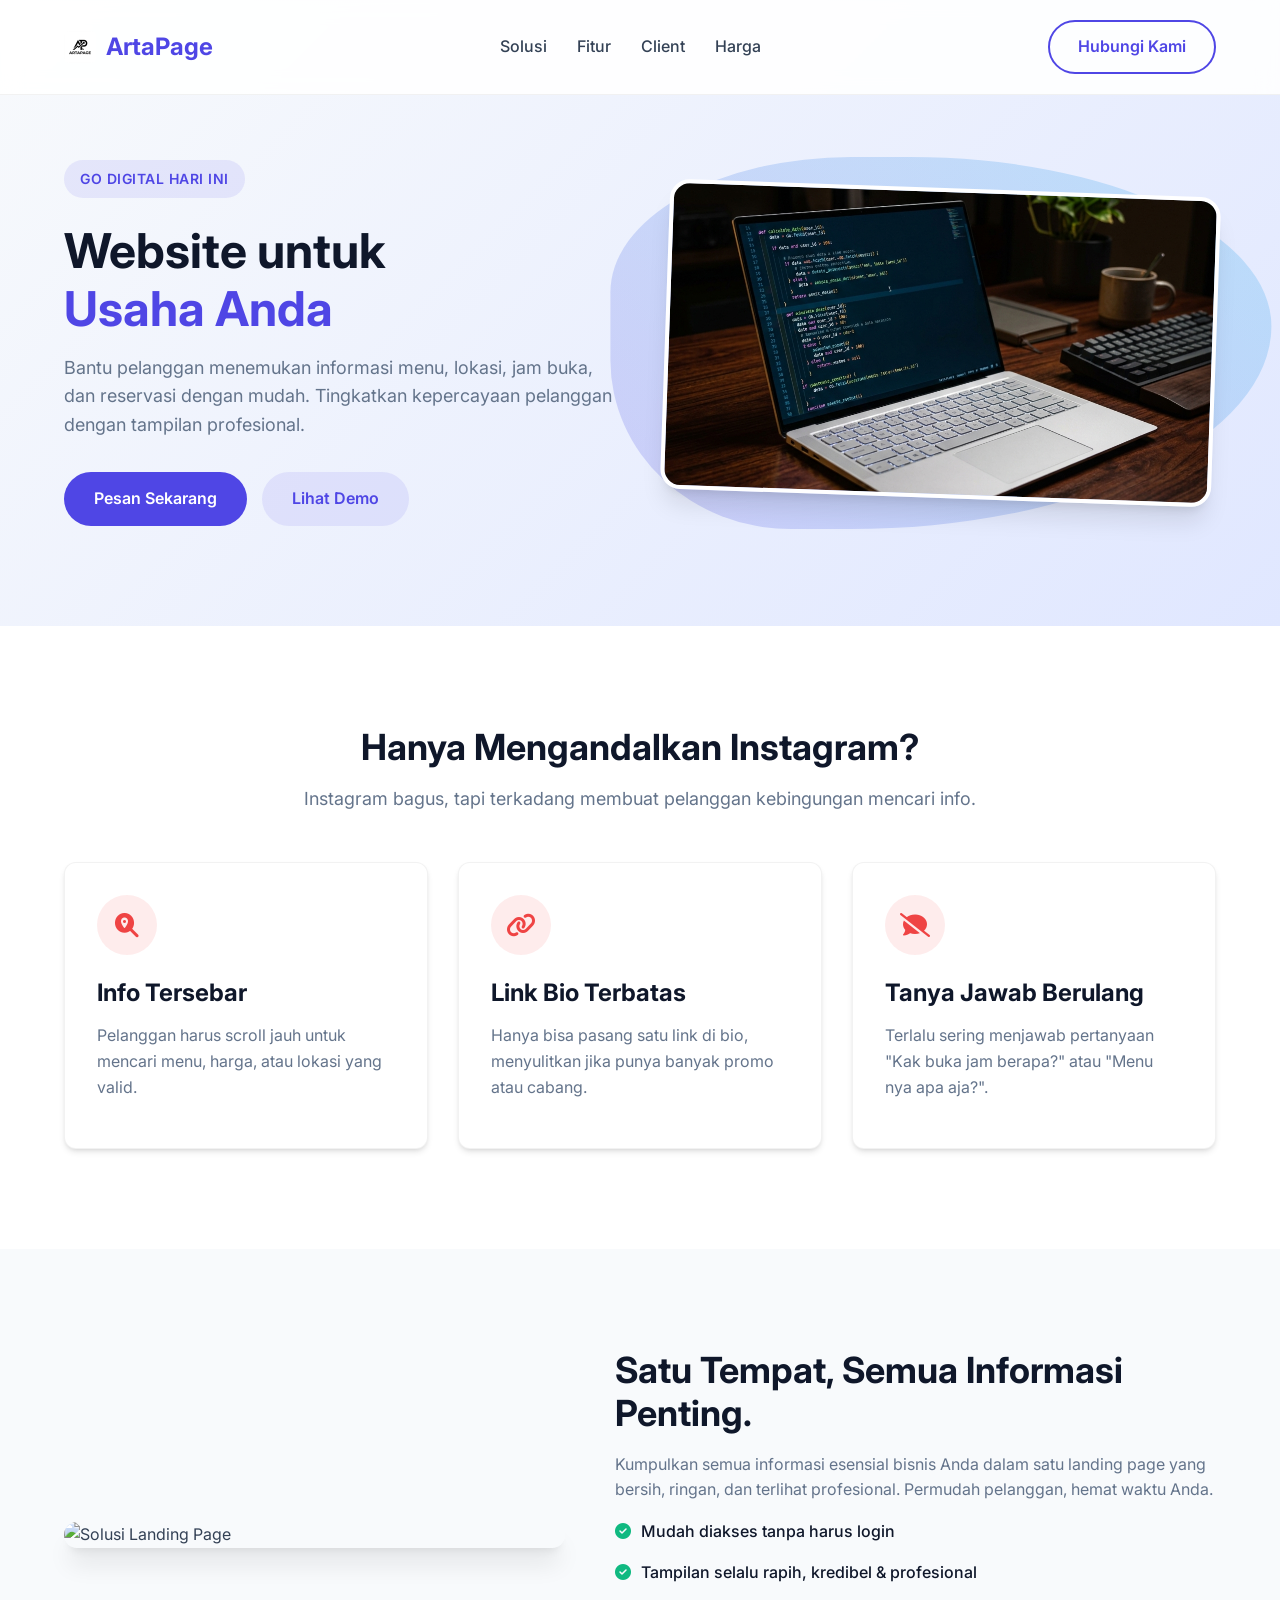
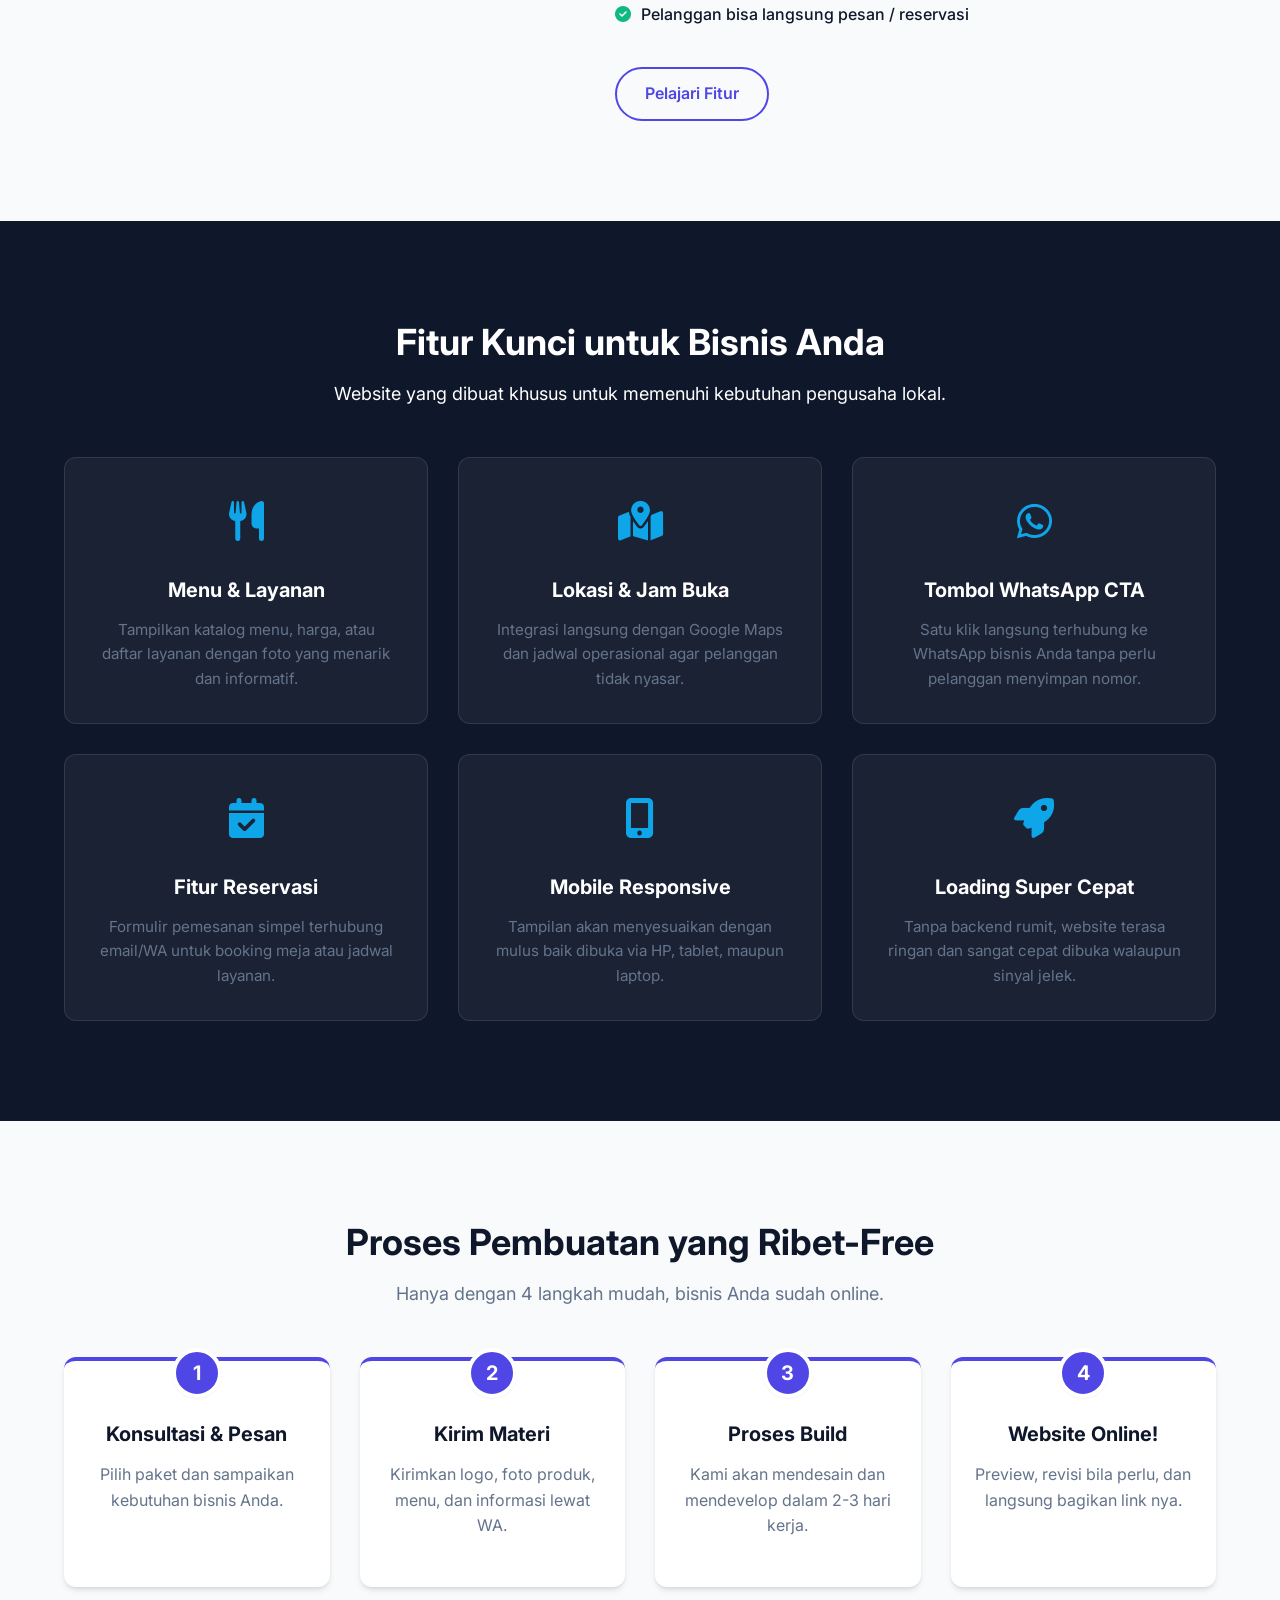
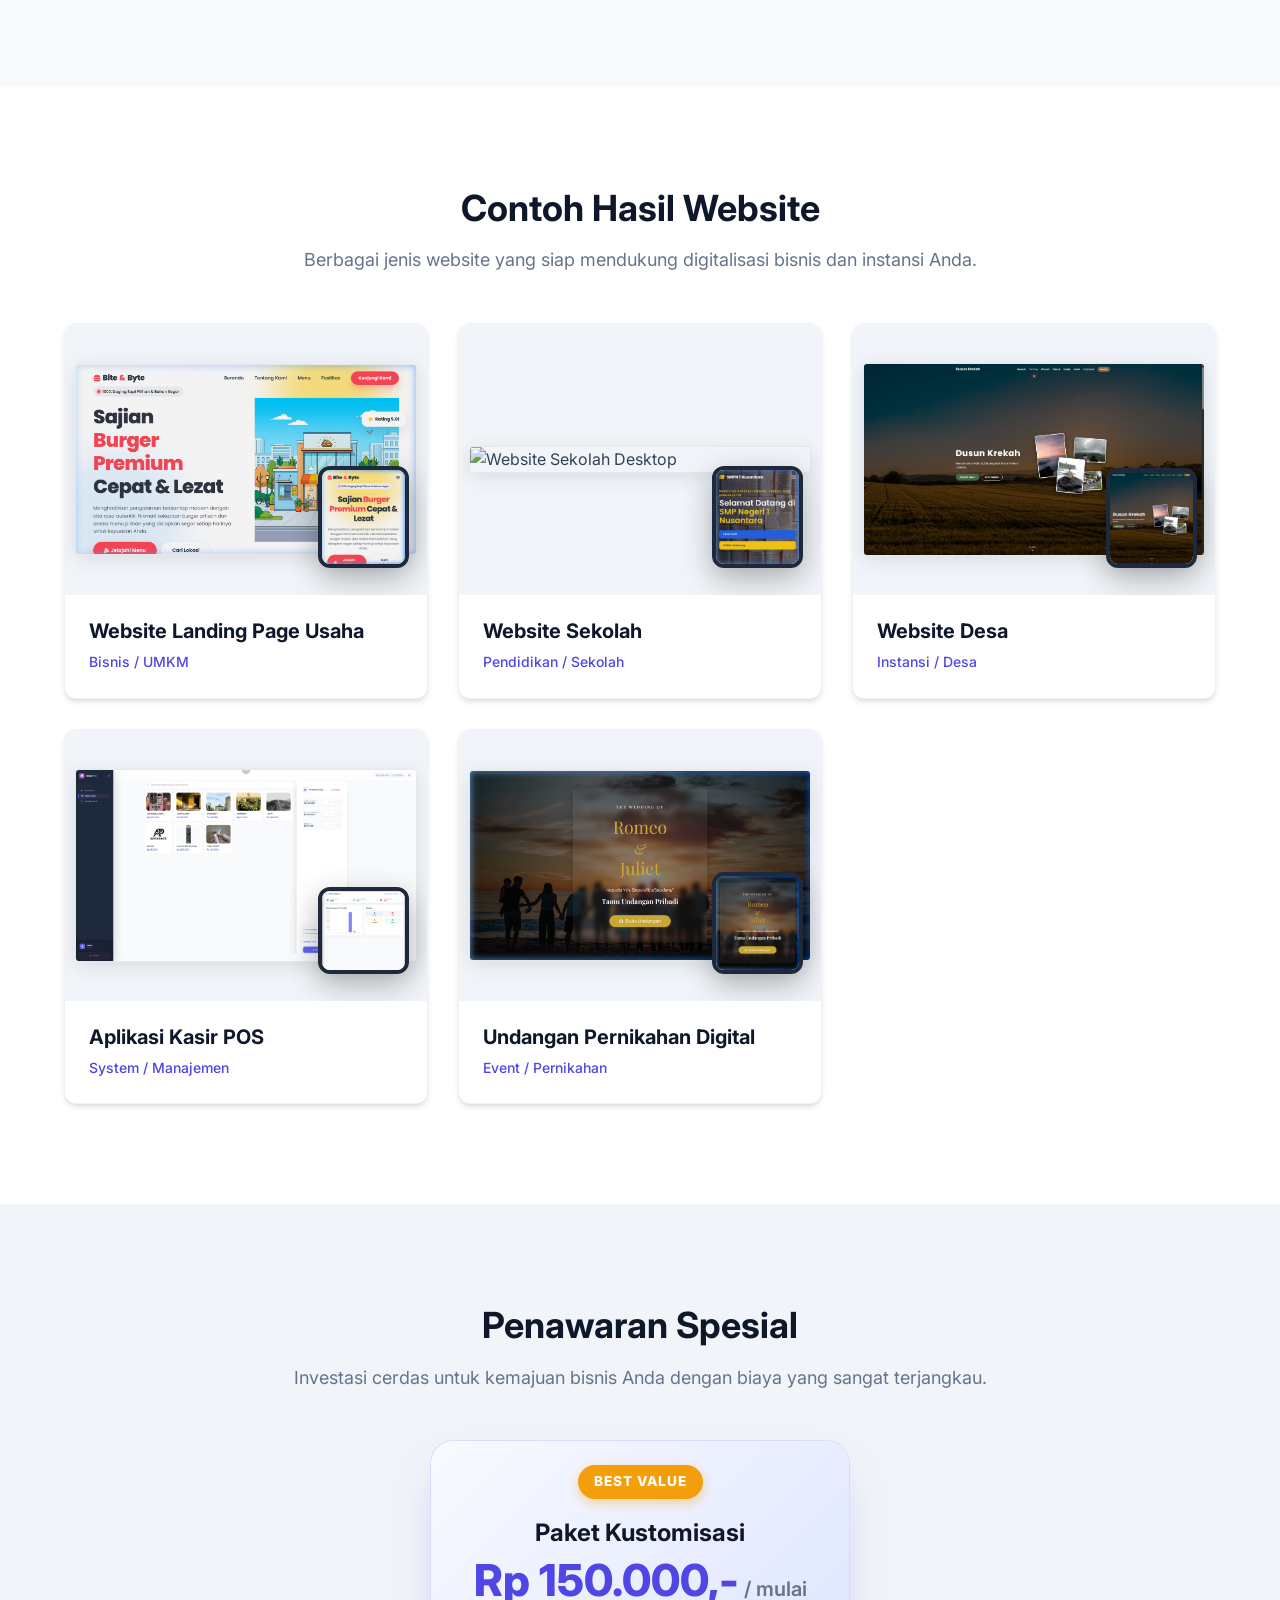
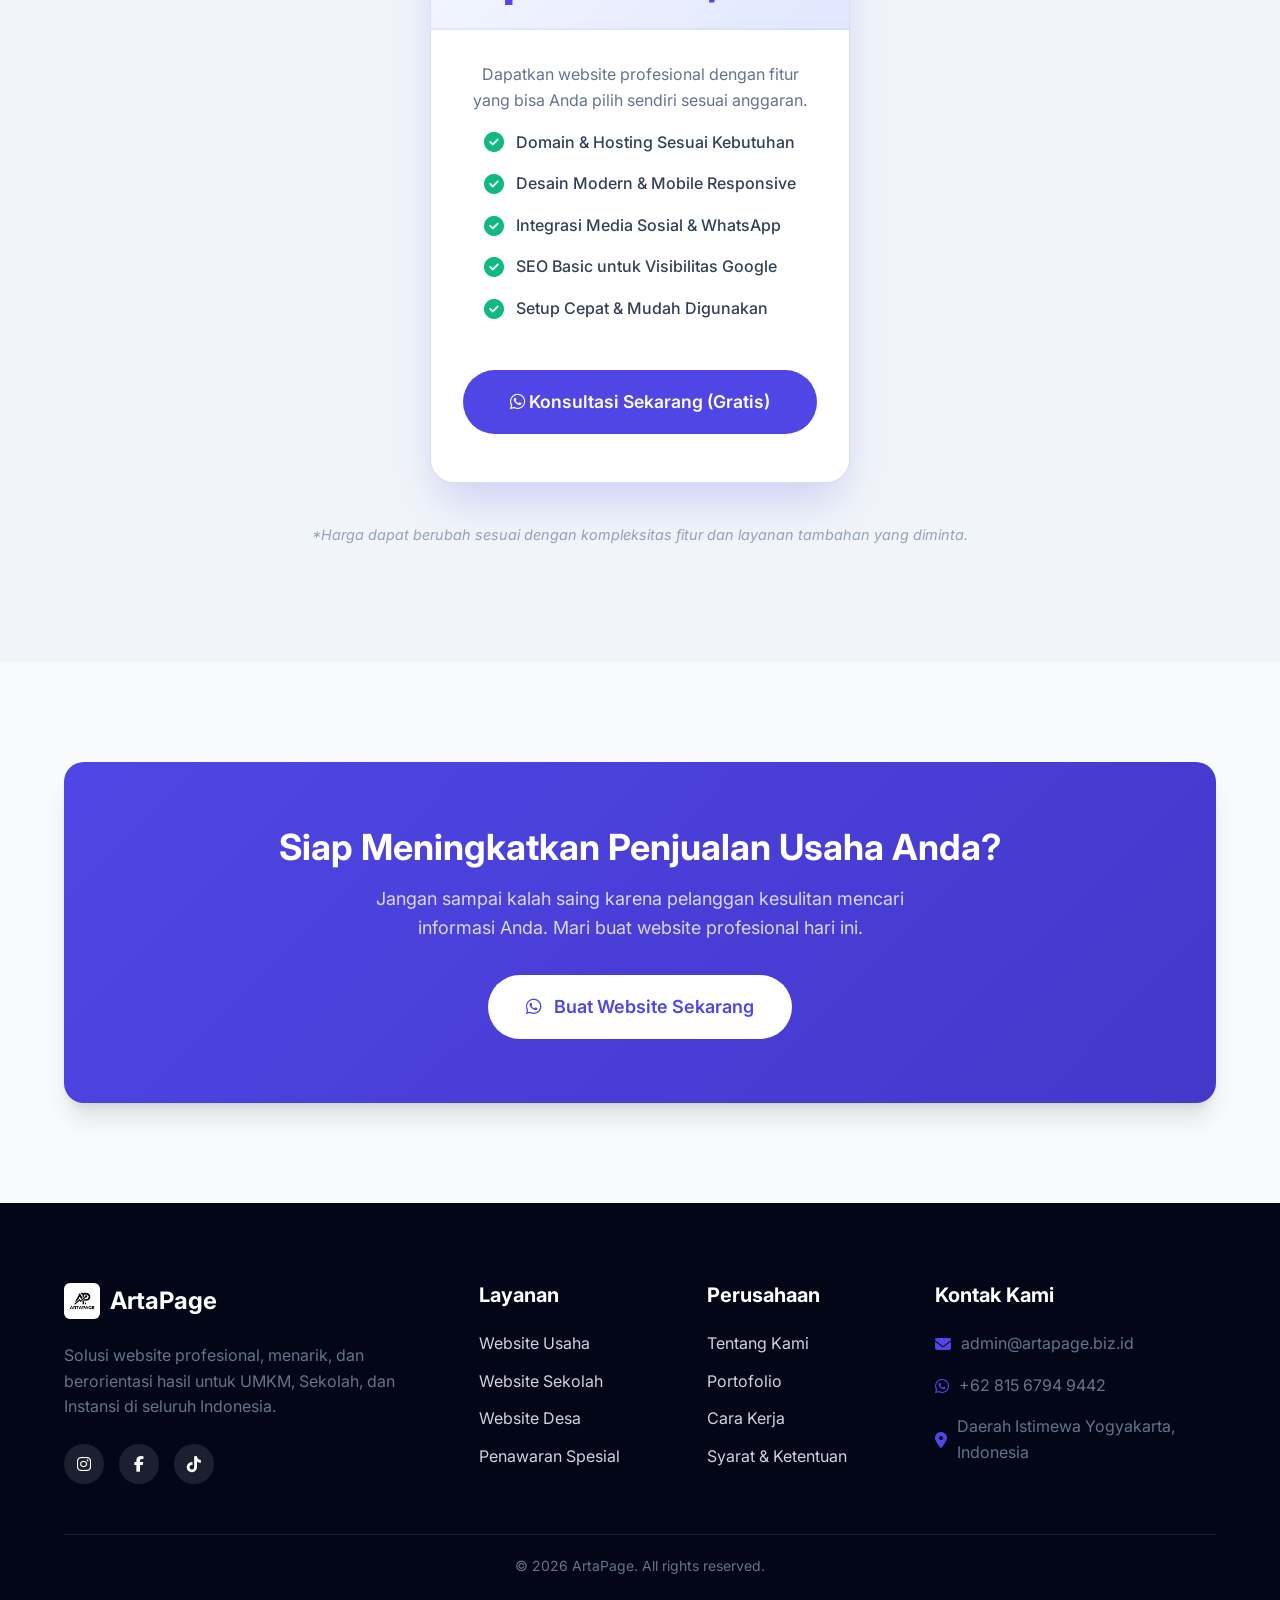
==== commit 1c78e53e: "remove darkmode" ====
--- a/index.html
+++ b/index.html
@@ -37,9 +37,6 @@
             </ul>
             <div class="nav-right">
                 <div class="nav-actions">
-                    <button id="theme-toggle" class="theme-toggle" title="Toggle Dark/Light Mode">
-                        <i class="fas fa-moon"></i>
-                    </button>
                     <a href="#koneksi" class="btn btn-outline nav-btn">Hubungi Kami</a>
                 </div>
                 <div class="mobile-menu-btn"><i class="fas fa-bars"></i></div>
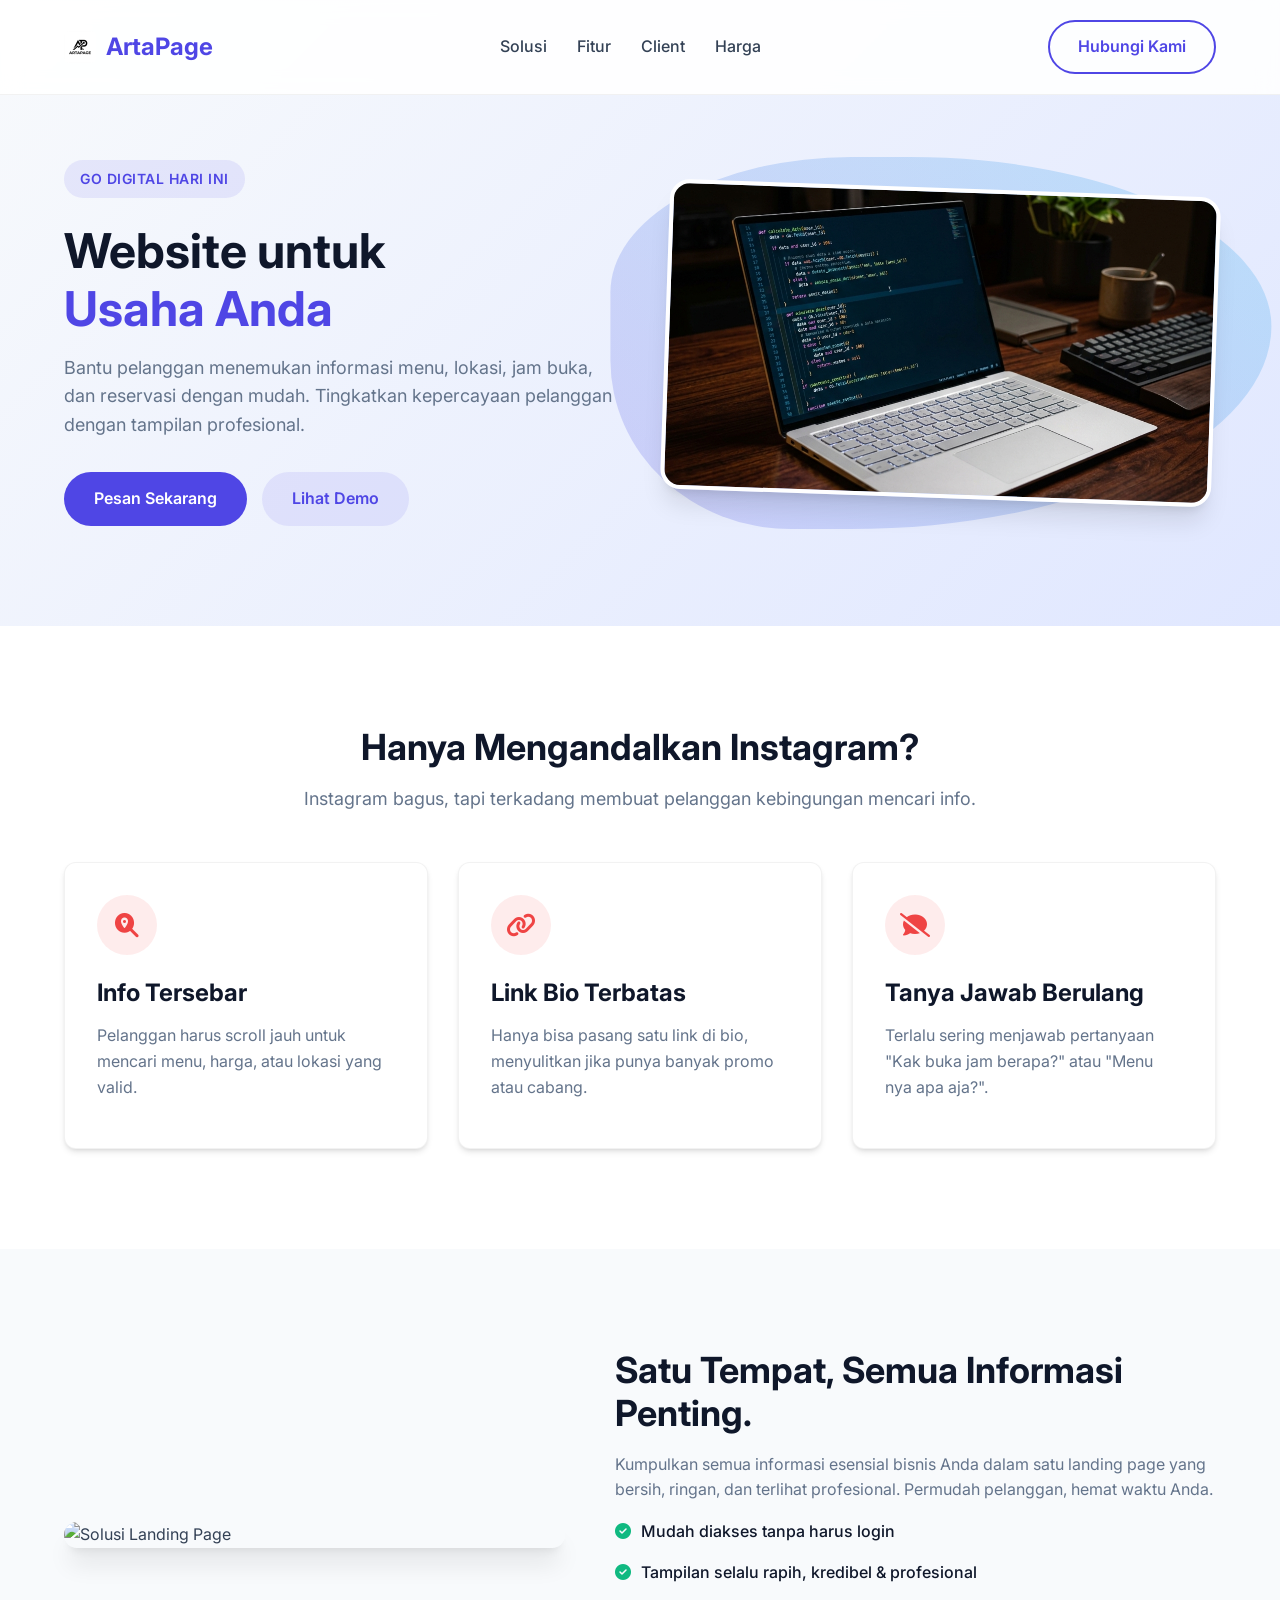
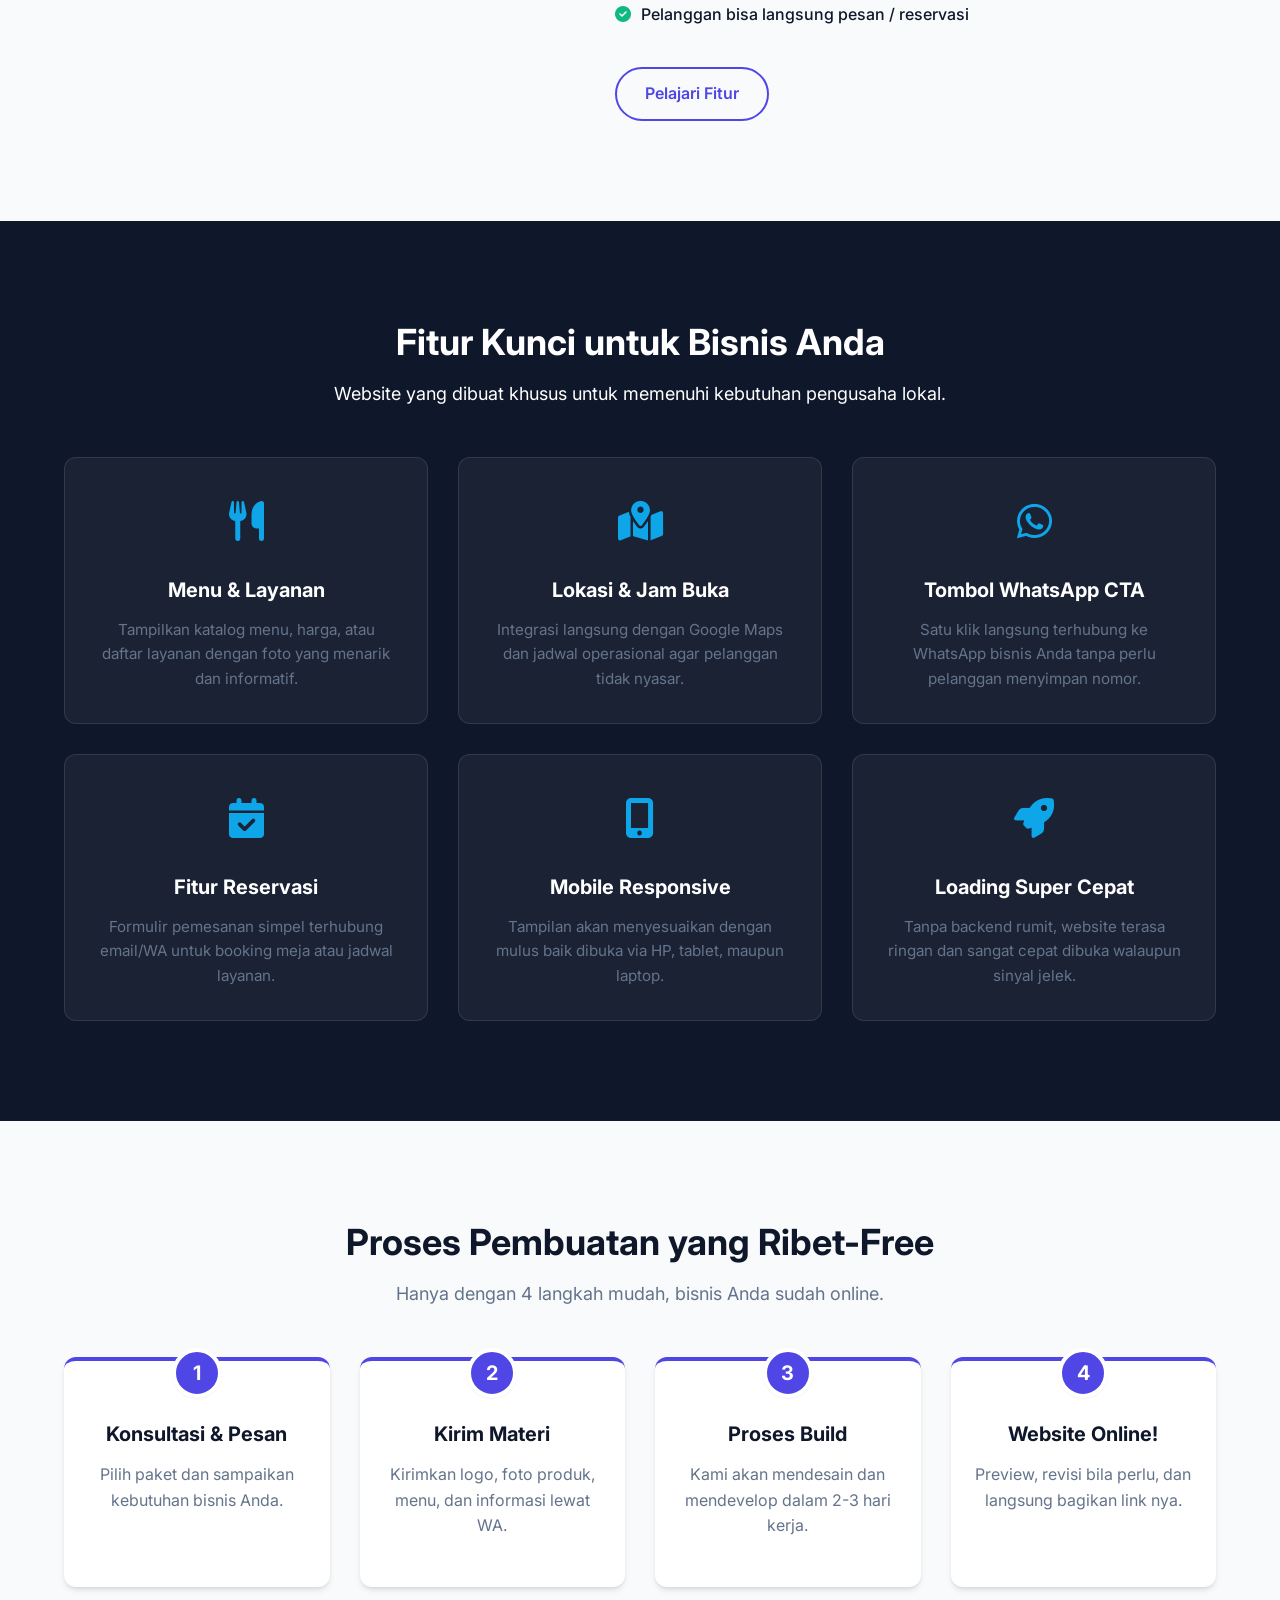
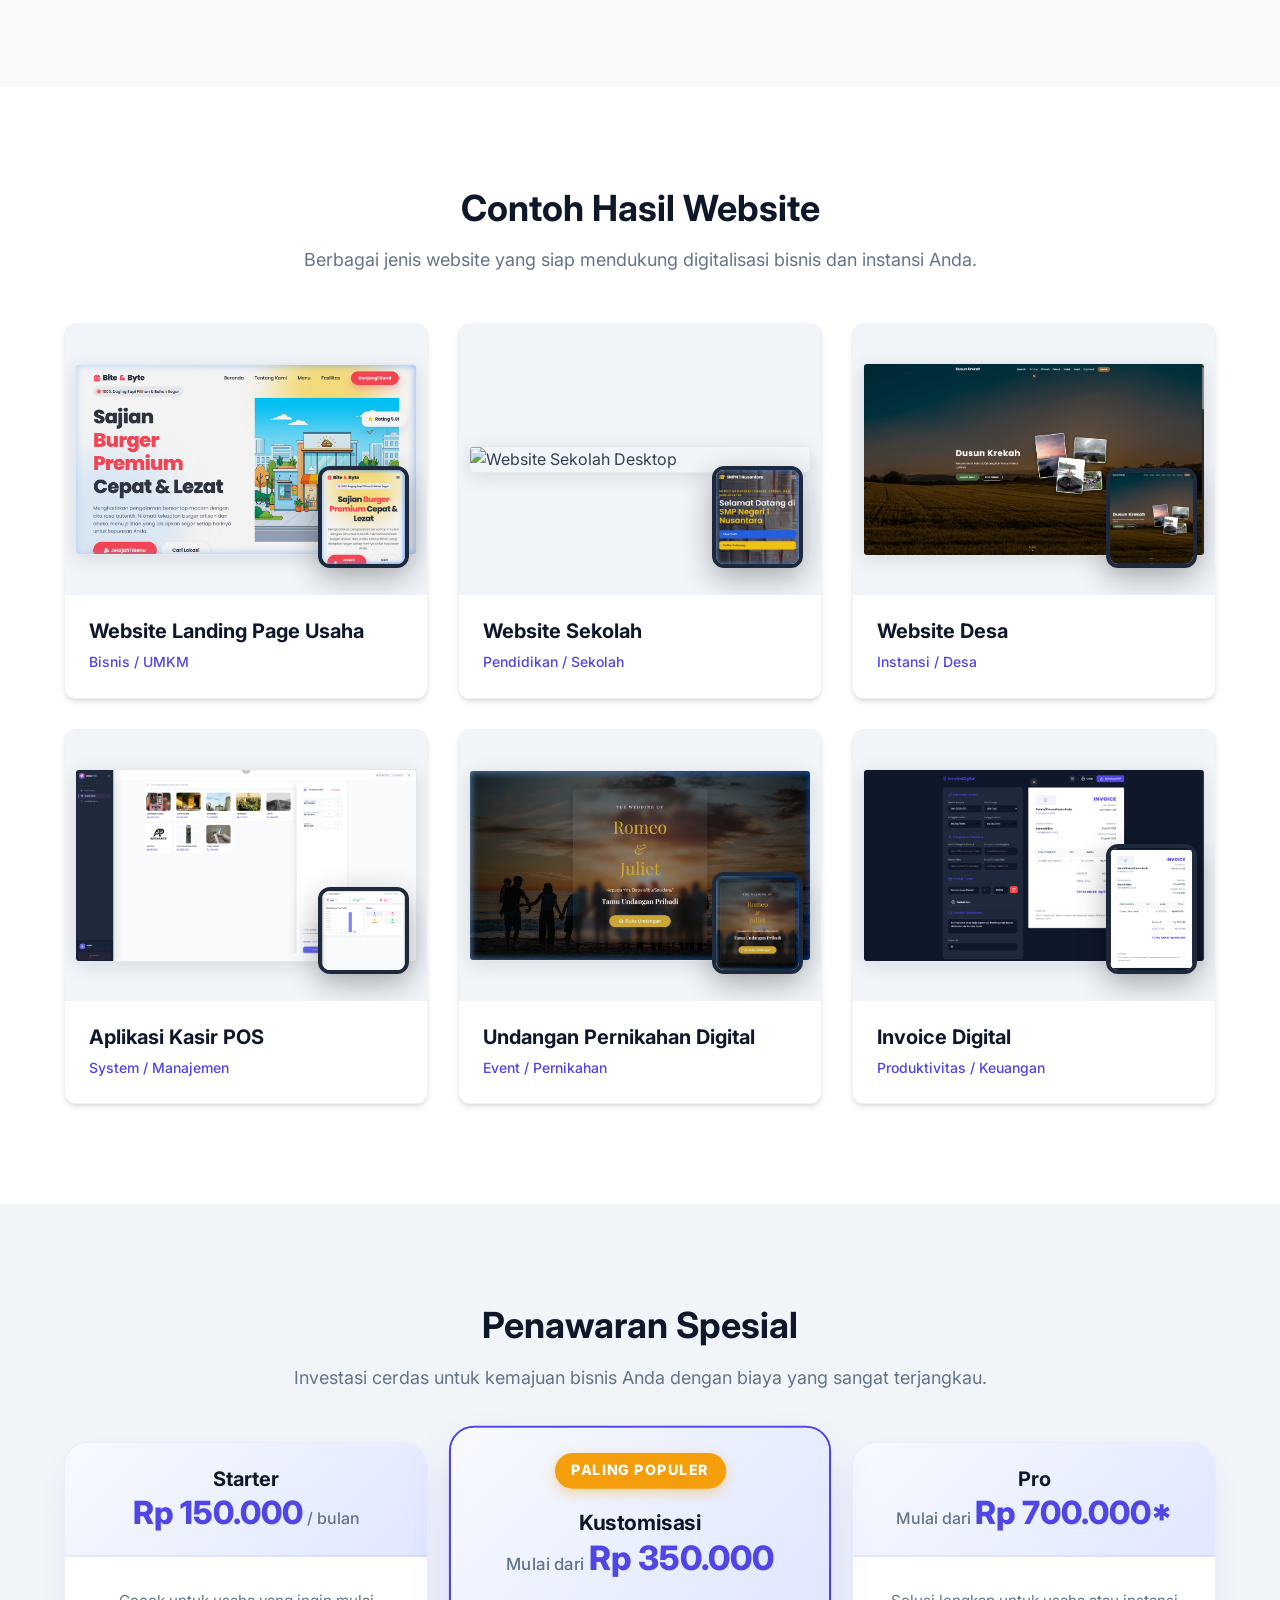
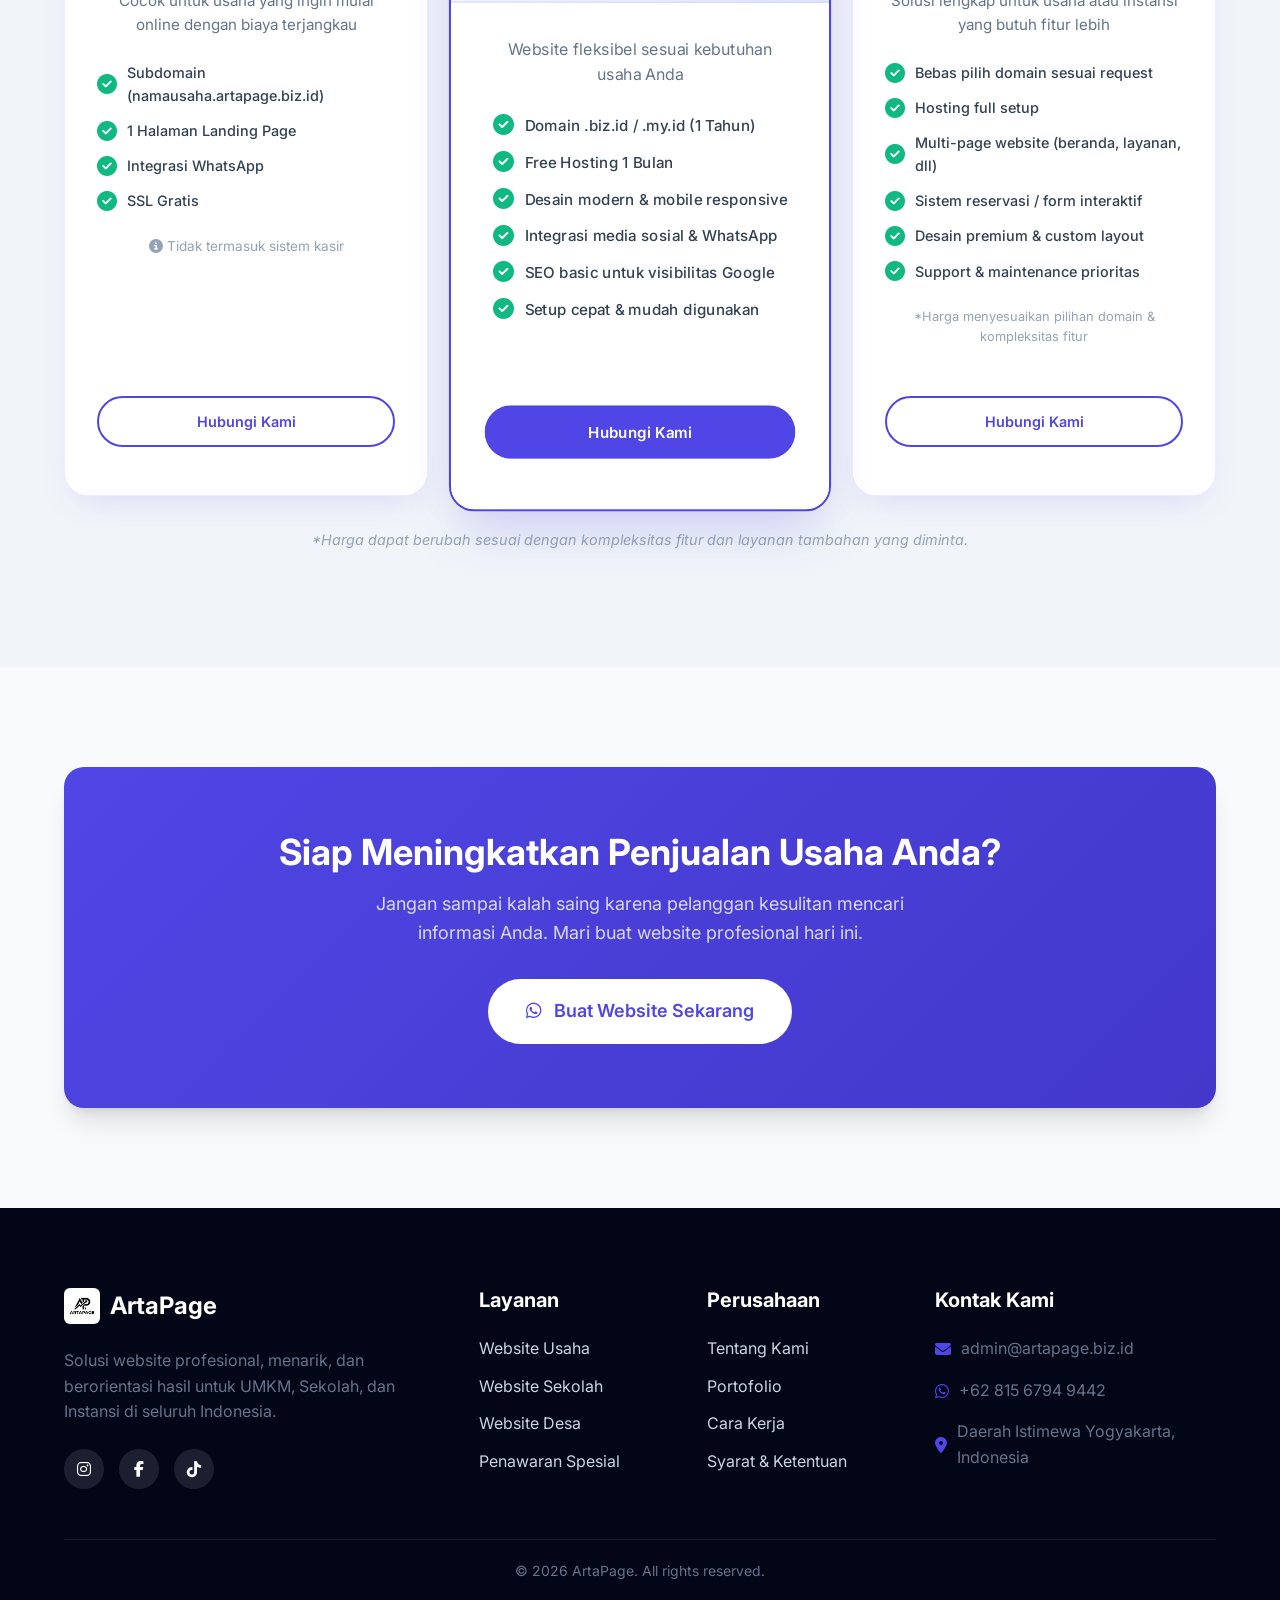
==== commit e7532bce: "update" ====
--- a/index.html
+++ b/index.html
@@ -277,6 +277,22 @@
                         <p class="tag">Event / Pernikahan</p>
                     </div>
                 </div>
+                <!-- 6. Invoice Digital -->
+                <div class="card portfolio-card">
+                    <div class="portfolio-img multi-device">
+                        <img src="images/portfolio/invoice_desktop.png" alt="Invoice Digital Desktop"
+                            class="desktop-view">
+                        <img src="images/portfolio/invoice_mobile.png" alt="Invoice Digital Mobile" class="mobile-view">
+                        <div class="portfolio-overlay">
+                            <a href="https://invoice.artapage.biz.id" target="_blank"
+                                class="btn btn-primary btn-sm">Lihat Web</a>
+                        </div>
+                    </div>
+                    <div class="portfolio-info">
+                        <h4>Invoice Digital</h4>
+                        <p class="tag">Produktivitas / Keuangan</p>
+                    </div>
+                </div>
             </div>
         </div>
     </section>
@@ -289,31 +305,86 @@
                 <p>Investasi cerdas untuk kemajuan bisnis Anda dengan biaya yang sangat terjangkau.</p>
             </div>
 
-            <div class="pricing-simple-box premium-card">
-                <div class="card-header">
-                    <div class="price-badge">Best Value</div>
-                    <h3>Paket Kustomisasi</h3>
-                    <div class="main-price">Rp 150.000,-<span> / mulai</span></div>
-                </div>
-
-                <div class="card-body">
-                    <p class="price-detail">Dapatkan website profesional dengan fitur yang bisa Anda pilih sendiri
-                        sesuai anggaran.</p>
-                    <ul class="benefit-list">
-                        <li><i class="fas fa-check-circle"></i> Domain & Hosting Sesuai Kebutuhan</li>
-                        <li><i class="fas fa-check-circle"></i> Desain Modern & Mobile Responsive</li>
-                        <li><i class="fas fa-check-circle"></i> Integrasi Media Sosial & WhatsApp</li>
-                        <li><i class="fas fa-check-circle"></i> SEO Basic untuk Visibilitas Google</li>
-                        <li><i class="fas fa-check-circle"></i> Setup Cepat & Mudah Digunakan</li>
-                    </ul>
-                </div>
-
-                <div class="card-footer">
-                    <div class="pricing-action">
-                        <a href="https://wa.me/6281567949442?text=Halo%20ArtaPage,%20saya%20tertarik%20untuk%20konsultasi%20pembuatan%20website"
-                            class="btn btn-primary btn-lg">
-                            <i class="fab fa-whatsapp"></i> Konsultasi Sekarang (Gratis)
-                        </a>
+            <div class="pricing-grid">
+                <!-- 1. Paket Starter -->
+                <div class="pricing-simple-box premium-card">
+                    <div class="card-header">
+                        <h3>Starter</h3>
+                        <div class="main-price">Rp 150.000<span> / bulan</span></div>
+                    </div>
+                    <div class="card-body">
+                        <p class="price-detail">Cocok untuk usaha yang ingin mulai online dengan biaya terjangkau</p>
+                        <ul class="benefit-list">
+                            <li><i class="fas fa-check-circle"></i> Subdomain (namausaha.artapage.biz.id)</li>
+                            <li><i class="fas fa-check-circle"></i> 1 Halaman Landing Page</li>
+                            <li><i class="fas fa-check-circle"></i> Integrasi WhatsApp</li>
+                            <li><i class="fas fa-check-circle"></i> SSL Gratis</li>
+                        </ul>
+                        <div class="price-note mt-3">
+                            <p class="text-muted" style="font-size: 0.85rem;"><i class="fas fa-info-circle mr-1"></i>
+                                Tidak termasuk sistem kasir</p>
+                        </div>
+                    </div>
+                    <div class="card-footer">
+                        <div class="pricing-action">
+                            <a href="https://wa.me/6281567949442?text=Halo%20ArtaPage,%20saya%20tertarik%20dengan%20Paket%20Starter"
+                                class="btn btn-outline btn-full">Hubungi Kami</a>
+                        </div>
+                    </div>
+                </div>
+
+                <!-- 2. Paket Kustomisasi (Featured) -->
+                <div class="pricing-simple-box premium-card featured">
+                    <div class="card-header">
+                        <div class="price-badge">Paling Populer</div>
+                        <h3>Kustomisasi</h3>
+                        <div class="main-price"><span>Mulai dari </span>Rp 350.000</div>
+                    </div>
+                    <div class="card-body">
+                        <p class="price-detail">Website fleksibel sesuai kebutuhan usaha Anda</p>
+                        <ul class="benefit-list">
+                            <li><i class="fas fa-check-circle"></i> Domain .biz.id / .my.id (1 Tahun)</li>
+                            <li><i class="fas fa-check-circle"></i> Free Hosting 1 Bulan</li>
+                            <li><i class="fas fa-check-circle"></i> Desain modern & mobile responsive</li>
+                            <li><i class="fas fa-check-circle"></i> Integrasi media sosial & WhatsApp</li>
+                            <li><i class="fas fa-check-circle"></i> SEO basic untuk visibilitas Google</li>
+                            <li><i class="fas fa-check-circle"></i> Setup cepat & mudah digunakan</li>
+                        </ul>
+                    </div>
+                    <div class="card-footer">
+                        <div class="pricing-action">
+                            <a href="https://wa.me/6281567949442?text=Halo%20ArtaPage,%20saya%20tertarik%20dengan%20Paket%20Kustomisasi"
+                                class="btn btn-primary btn-full">Hubungi Kami</a>
+                        </div>
+                    </div>
+                </div>
+
+                <!-- 3. Paket Pro -->
+                <div class="pricing-simple-box premium-card">
+                    <div class="card-header">
+                        <h3>Pro</h3>
+                        <div class="main-price"><span>Mulai dari </span>Rp 700.000*</div>
+                    </div>
+                    <div class="card-body">
+                        <p class="price-detail">Solusi lengkap untuk usaha atau instansi yang butuh fitur lebih</p>
+                        <ul class="benefit-list">
+                            <li><i class="fas fa-check-circle"></i> Bebas pilih domain sesuai request</li>
+                            <li><i class="fas fa-check-circle"></i> Hosting full setup</li>
+                            <li><i class="fas fa-check-circle"></i> Multi-page website (beranda, layanan, dll)</li>
+                            <li><i class="fas fa-check-circle"></i> Sistem reservasi / form interaktif</li>
+                            <li><i class="fas fa-check-circle"></i> Desain premium & custom layout</li>
+                            <li><i class="fas fa-check-circle"></i> Support & maintenance prioritas</li>
+                        </ul>
+                        <div class="price-note mt-3">
+                            <p class="text-muted" style="font-size: 0.8rem;">*Harga menyesuaikan pilihan domain &
+                                kompleksitas fitur</p>
+                        </div>
+                    </div>
+                    <div class="card-footer">
+                        <div class="pricing-action">
+                            <a href="https://wa.me/6281567949442?text=Halo%20ArtaPage,%20saya%20tertarik%20dengan%20Paket%20Pro"
+                                class="btn btn-outline btn-full">Hubungi Kami</a>
+                        </div>
                     </div>
                 </div>
             </div>
--- a/style.css
+++ b/style.css
@@ -1,19 +1,31 @@
 :root {
-    --primary-color: #4f46e5;     /* Indigo 600 */
-    --primary-hover: #4338ca;     /* Indigo 700 */
-    --secondary-color: #0ea5e9;   /* Sky 500 */
-    --dark-color: #0f172a;        /* Slate 900 */
-    --dark-deep: #020617;         /* Slate 950 */
-    --text-color: #334155;        /* Slate 700 */
-    --text-light: #64748b;        /* Slate 500 */
-    --light-bg: #f8fafc;          /* Slate 50 */
-    --light-bg-alt: #f1f5f9;      /* Slate 100 */
+    --primary-color: #4f46e5;
+    /* Indigo 600 */
+    --primary-hover: #4338ca;
+    /* Indigo 700 */
+    --secondary-color: #0ea5e9;
+    /* Sky 500 */
+    --dark-color: #0f172a;
+    /* Slate 900 */
+    --dark-deep: #020617;
+    /* Slate 950 */
+    --text-color: #334155;
+    /* Slate 700 */
+    --text-light: #64748b;
+    /* Slate 500 */
+    --light-bg: #f8fafc;
+    /* Slate 50 */
+    --light-bg-alt: #f1f5f9;
+    /* Slate 100 */
     --white: #ffffff;
-    --red: #ef4444;               /* Red 500 */
-    --green: #10b981;             /* Emerald 500 */
-    --gold: #f59e0b;              /* Amber 500 */
+    --red: #ef4444;
+    /* Red 500 */
+    --green: #10b981;
+    /* Emerald 500 */
+    --gold: #f59e0b;
+    /* Amber 500 */
     --border-color: rgba(79, 70, 229, 0.1);
-    
+
     --font-main: 'Inter', sans-serif;
     --border-radius: 12px;
     --border-radius-lg: 20px;
@@ -30,7 +42,7 @@
     --light-bg-alt: #010409;
     --text-color: #f0f6fc;
     --text-light: #8b949e;
-    --white: #161b22; 
+    --white: #161b22;
     --dark-color: #ffffff;
     --border-color: rgba(255, 255, 255, 0.1);
 }
@@ -40,8 +52,12 @@
     color: var(--text-color);
 }
 
-[data-theme="dark"] h1, [data-theme="dark"] h2, [data-theme="dark"] h3, 
-[data-theme="dark"] h4, [data-theme="dark"] h5, [data-theme="dark"] h6 {
+[data-theme="dark"] h1,
+[data-theme="dark"] h2,
+[data-theme="dark"] h3,
+[data-theme="dark"] h4,
+[data-theme="dark"] h5,
+[data-theme="dark"] h6 {
     color: #ffffff !important;
 }
 
@@ -121,16 +137,42 @@
     padding: 100px 0;
 }
 
-.text-center { text-align: center; }
-.text-white { color: var(--white); }
-.text-red { color: var(--red); }
-.text-muted { color: #94a3b8; }
-
-.bg-light { background-color: var(--white); }
-.bg-light-alt { background-color: var(--light-bg-alt); }
-.bg-dark { background-color: var(--dark-color); }
-.bg-dark-deep { background-color: var(--dark-deep); }
-.bg-primary { background-color: var(--primary-color); color: var(--white); }
+.text-center {
+    text-align: center;
+}
+
+.text-white {
+    color: var(--white);
+}
+
+.text-red {
+    color: var(--red);
+}
+
+.text-muted {
+    color: #94a3b8;
+}
+
+.bg-light {
+    background-color: var(--white);
+}
+
+.bg-light-alt {
+    background-color: var(--light-bg-alt);
+}
+
+.bg-dark {
+    background-color: var(--dark-color);
+}
+
+.bg-dark-deep {
+    background-color: var(--dark-deep);
+}
+
+.bg-primary {
+    background-color: var(--primary-color);
+    color: var(--white);
+}
 
 [data-theme="dark"] .bg-dark {
     background-color: var(--light-bg-alt);
@@ -144,13 +186,30 @@
     background-color: var(--light-bg);
 }
 
-.mt-3 { margin-top: 1.5rem; }
-.mt-4 { margin-top: 2rem; }
-.mr-2 { margin-right: 0.5rem; }
-
-.rounded-lg { border-radius: var(--border-radius-lg); }
-.rounded-image { border-radius: var(--border-radius-lg); overflow: hidden; }
-.shadow-lg { box-shadow: var(--shadow-lg); }
+.mt-3 {
+    margin-top: 1.5rem;
+}
+
+.mt-4 {
+    margin-top: 2rem;
+}
+
+.mr-2 {
+    margin-right: 0.5rem;
+}
+
+.rounded-lg {
+    border-radius: var(--border-radius-lg);
+}
+
+.rounded-image {
+    border-radius: var(--border-radius-lg);
+    overflow: hidden;
+}
+
+.shadow-lg {
+    box-shadow: var(--shadow-lg);
+}
 
 .grid-3 {
     display: grid;
@@ -159,23 +218,51 @@
 }
 
 /* Typography */
-h1, h2, h3, h4, h5, h6 {
+h1,
+h2,
+h3,
+h4,
+h5,
+h6 {
     font-weight: 700;
     color: var(--dark-color);
     line-height: 1.2;
     margin-bottom: 1rem;
 }
 
-.text-white h1, .text-white h2, .text-white h3, .text-white h4, .text-white p,
-.bg-dark h1, .bg-dark h2, .bg-dark h3, .bg-dark h4, .bg-dark p,
-.bg-primary h1, .bg-primary h2, .bg-primary h3, .bg-primary h4, .bg-primary p {
+.text-white h1,
+.text-white h2,
+.text-white h3,
+.text-white h4,
+.text-white p,
+.bg-dark h1,
+.bg-dark h2,
+.bg-dark h3,
+.bg-dark h4,
+.bg-dark p,
+.bg-primary h1,
+.bg-primary h2,
+.bg-primary h3,
+.bg-primary h4,
+.bg-primary p {
     color: var(--white);
 }
 
-h1 { font-size: 3rem; }
-h2 { font-size: 2.25rem; }
-h3 { font-size: 1.5rem; }
-h4 { font-size: 1.25rem; }
+h1 {
+    font-size: 3rem;
+}
+
+h2 {
+    font-size: 2.25rem;
+}
+
+h3 {
+    font-size: 1.5rem;
+}
+
+h4 {
+    font-size: 1.25rem;
+}
 
 p {
     margin-bottom: 1rem;
@@ -189,8 +276,13 @@
     margin-right: auto;
 }
 
-.section-title h2 { margin-bottom: 1rem; }
-.section-title p { font-size: 1.125rem; }
+.section-title h2 {
+    margin-bottom: 1rem;
+}
+
+.section-title p {
+    font-size: 1.125rem;
+}
 
 .badge {
     display: inline-block;
@@ -288,7 +380,7 @@
     padding: 2rem;
     box-shadow: var(--shadow);
     transition: var(--transition);
-    border: 1px solid rgba(0,0,0,0.05);
+    border: 1px solid rgba(0, 0, 0, 0.05);
 }
 
 .card:hover {
@@ -308,7 +400,7 @@
     -webkit-backdrop-filter: blur(10px);
     z-index: 1000;
     transition: var(--transition);
-    border-bottom: 1px solid rgba(0,0,0,0.05);
+    border-bottom: 1px solid rgba(0, 0, 0, 0.05);
 }
 
 .navbar.scrolled {
@@ -378,7 +470,8 @@
 }
 
 [data-theme="dark"] .nav-links.active {
-    background: var(--white); /* This uses slate-800 from dark mode */
+    background: var(--white);
+    /* This uses slate-800 from dark mode */
 }
 
 .nav-links a:hover,
@@ -462,8 +555,13 @@
 }
 
 @keyframes blobMorph {
-    0% { border-radius: 40% 60% 70% 30% / 40% 50% 60% 50%; }
-    100% { border-radius: 70% 30% 50% 50% / 30% 30% 70% 70%; }
+    0% {
+        border-radius: 40% 60% 70% 30% / 40% 50% 60% 50%;
+    }
+
+    100% {
+        border-radius: 70% 30% 50% 50% / 30% 30% 70% 70%;
+    }
 }
 
 /* Problem Section */
@@ -509,15 +607,15 @@
 .feature-item {
     text-align: center;
     padding: 2rem;
-    background: rgba(255,255,255,0.05);
+    background: rgba(255, 255, 255, 0.05);
     border-radius: var(--border-radius);
-    border: 1px solid rgba(255,255,255,0.1);
+    border: 1px solid rgba(255, 255, 255, 0.1);
     transition: var(--transition);
 }
 
 .feature-item:hover {
     transform: translateY(-5px);
-    background: rgba(255,255,255,0.1);
+    background: rgba(255, 255, 255, 0.1);
 }
 
 .feature-icon {
@@ -598,8 +696,8 @@
     width: 100%;
     height: auto;
     border-radius: 4px;
-    box-shadow: 0 4px 20px rgba(0,0,0,0.1);
-    border: 1px solid rgba(0,0,0,0.05);
+    box-shadow: 0 4px 20px rgba(0, 0, 0, 0.1);
+    border: 1px solid rgba(0, 0, 0, 0.05);
 }
 
 .portfolio-img.multi-device .mobile-view {
@@ -610,7 +708,7 @@
     height: auto;
     border-radius: 12px;
     border: 4px solid #1e293b;
-    box-shadow: 0 10px 30px rgba(0,0,0,0.3);
+    box-shadow: 0 10px 30px rgba(0, 0, 0, 0.3);
     z-index: 5;
     transition: transform 0.3s ease;
 }
@@ -657,18 +755,40 @@
 }
 
 /* Pricing Section Enlarged Card */
+.pricing-grid {
+    display: grid;
+    grid-template-columns: repeat(auto-fit, minmax(320px, 1fr));
+    gap: 30px;
+    margin-top: 50px;
+    align-items: flex-start;
+}
+
 .pricing-simple-box.premium-card {
     background: var(--white);
-    max-width: 420px;
-    margin: 40px auto;
+    width: 100%;
     text-align: center;
     border-radius: 24px;
-    box-shadow: 0 25px 50px -12px rgba(79, 70, 229, 0.25);
-    border: 1px solid rgba(79, 70, 229, 0.2);
+    box-shadow: 0 15px 35px -12px rgba(79, 70, 229, 0.15);
+    border: 1px solid rgba(79, 70, 229, 0.1);
     overflow: hidden;
     position: relative;
     transition: all 0.4s cubic-bezier(0.4, 0, 0.2, 1);
-    display: block;
+    display: flex;
+    flex-direction: column;
+    height: 100%;
+}
+
+.pricing-simple-box.premium-card.featured {
+    transform: scale(1.05);
+    z-index: 2;
+    border: 2px solid var(--primary-color);
+    box-shadow: 0 25px 50px -12px rgba(79, 70, 229, 0.25);
+}
+
+@media (max-width: 1100px) {
+    .pricing-simple-box.premium-card.featured {
+        transform: scale(1);
+    }
 }
 
 .pricing-simple-box.premium-card:hover {
@@ -685,8 +805,8 @@
 }
 
 .card-header h3 {
-    margin-bottom: 0.5rem;
-    font-size: 1.5rem;
+    margin-bottom: 0.25rem;
+    font-size: 1.25rem;
     color: var(--dark-color);
     position: relative;
     z-index: 2;
@@ -709,16 +829,16 @@
 }
 
 .main-price {
-    font-size: 2.75rem;
+    font-size: 2rem;
     font-weight: 800;
     color: var(--primary-color);
     line-height: 1.1;
 }
 
 .main-price span {
-    font-size: 1.25rem;
+    font-size: 1rem;
     color: var(--text-light);
-    font-weight: 600;
+    font-weight: 500;
 }
 
 [data-theme="dark"] .pricing-simple-box.premium-card {
@@ -729,14 +849,21 @@
     background: linear-gradient(135deg, #1e293b 0%, #0f172a 100%);
 }
 
-[data-theme="dark"] .card-body, 
+[data-theme="dark"] .card-body,
 [data-theme="dark"] .card-footer {
     background: var(--white);
+}
+
+.price-detail {
+    font-size: 0.95rem;
+    margin-bottom: 1.5rem;
+    color: var(--text-light);
 }
 
 .card-body {
     padding: 2rem 2rem;
     background: #ffffff;
+    flex-grow: 1;
 }
 
 .benefit-list {
@@ -746,11 +873,11 @@
 }
 
 .benefit-list li {
-    font-size: 1rem;
-    margin-bottom: 1rem;
+    font-size: 0.9rem;
+    margin-bottom: 0.75rem;
     display: flex;
     align-items: center;
-    gap: 12px;
+    gap: 10px;
     color: var(--text-color);
     font-weight: 500;
 }
@@ -767,8 +894,8 @@
 
 .pricing-action .btn {
     width: 100%;
-    padding: 16px;
-    font-size: 1.1rem;
+    padding: 12px 20px;
+    font-size: 0.9rem;
     display: block;
 }
 
@@ -852,7 +979,7 @@
 }
 
 .cta-box p {
-    color: rgba(255,255,255,0.8);
+    color: rgba(255, 255, 255, 0.8);
     font-size: 1.125rem;
     max-width: 600px;
     margin: 0 auto;
@@ -871,7 +998,8 @@
     margin-bottom: 50px;
 }
 
-.footer h3, .footer h4 {
+.footer h3,
+.footer h4 {
     color: var(--white);
     margin-bottom: 1.5rem;
 }
@@ -895,7 +1023,7 @@
     width: 40px;
     height: 40px;
     border-radius: 50%;
-    background: rgba(255,255,255,0.1);
+    background: rgba(255, 255, 255, 0.1);
     display: flex;
     align-items: center;
     justify-content: center;
@@ -934,37 +1062,65 @@
 .footer-bottom {
     text-align: center;
     padding-top: 20px;
-    border-top: 1px solid rgba(255,255,255,0.1);
+    border-top: 1px solid rgba(255, 255, 255, 0.1);
     font-size: 0.875rem;
 }
 
 /* Responsive Design */
 @media (max-width: 1024px) {
-    h1 { font-size: 2.75rem; }
-    h2 { font-size: 2rem; }
-    
+    h1 {
+        font-size: 2.75rem;
+    }
+
+    h2 {
+        font-size: 2rem;
+    }
+
     .hero-container {
         gap: 30px;
     }
 }
 
 @media (max-width: 768px) {
-    html { font-size: 15px; }
-    h1 { font-size: 2.25rem; }
-    h2 { font-size: 1.85rem; }
-    
-    .section-padding { padding: 60px 0; }
-    
-    .nav-links { display: none; }
-    
+    html {
+        font-size: 15px;
+    }
+
+    h1 {
+        font-size: 2.25rem;
+    }
+
+    h2 {
+        font-size: 1.85rem;
+    }
+
+    .section-padding {
+        padding: 60px 0;
+    }
+
+    .nav-links {
+        display: none;
+    }
+
     .nav-right {
         margin-left: auto;
         display: flex;
         align-items: center;
     }
 
-    .nav-actions { display: none; }
-    .mobile-menu-btn { display: flex !important; padding: 10px; margin-left: 0; width: 44px; height: 44px; align-items: center; justify-content: center; }
+    .nav-actions {
+        display: none;
+    }
+
+    .mobile-menu-btn {
+        display: flex !important;
+        padding: 10px;
+        margin-left: 0;
+        width: 44px;
+        height: 44px;
+        align-items: center;
+        justify-content: center;
+    }
 
     .nav-links.active {
         display: flex;
@@ -980,28 +1136,52 @@
         text-align: center;
     }
 
-    .hero { padding: 120px 0 60px; }
-    .hero-container, .solution-container {
+    .hero {
+        padding: 120px 0 60px;
+    }
+
+    .hero-container,
+    .solution-container {
         grid-template-columns: 1fr;
         text-align: center;
     }
-    .hero-btns { justify-content: center; }
+
+    .hero-btns {
+        justify-content: center;
+    }
+
     .hero-image {
         margin-top: 30px;
         max-width: 500px;
         margin-left: auto;
         margin-right: auto;
     }
-    .solution-image { order: 2; margin-top: 30px; }
-    .solution-content { order: 1; }
-    .check-list li { justify-content: center; }
+
+    .solution-image {
+        order: 2;
+        margin-top: 30px;
+    }
+
+    .solution-content {
+        order: 1;
+    }
+
+    .check-list li {
+        justify-content: center;
+    }
 
     .pricing-simple-box.premium-card {
         max-width: 100%;
         margin: 20px auto;
     }
-    
-    .card-body, .card-footer {
+
+    .price-detail {
+        font-size: 0.9rem;
+        margin-bottom: 1.25rem;
+    }
+
+    .card-body,
+    .card-footer {
         padding: 1.5rem 1.25rem;
     }
 
@@ -1011,54 +1191,123 @@
 }
 
 @media (max-width: 576px) {
-    h1 { font-size: 1.85rem; }
-    h2 { font-size: 1.6rem; }
-    
+    h1 {
+        font-size: 1.85rem;
+    }
+
+    h2 {
+        font-size: 1.6rem;
+    }
+
     .hero-btns {
         flex-direction: column;
         gap: 10px;
     }
-    
-    .btn { width: 100%; }
-    
+
+    .btn {
+        width: 100%;
+    }
+
     .footer-grid {
         grid-template-columns: 1fr;
     }
 }
 
 @media (max-width: 480px) {
-    html { font-size: 14px; }
-    h1 { font-size: 1.75rem; }
-    h2 { font-size: 1.5rem; }
-    h3 { font-size: 1.15rem; }
-    
-    p { font-size: 0.95rem; }
-    
-    .section-padding { padding: 50px 0; }
-    .hero { padding: 100px 0 40px; }
-    .hero p { font-size: 1rem; }
-    
-    .btn { padding: 10px 20px; font-size: 0.95rem; }
-    .btn-lg { padding: 14px 28px; font-size: 1.05rem; }
-    
-    .card { padding: 1.25rem; }
-    .feature-item { padding: 1.25rem 1rem; }
-    
+    html {
+        font-size: 14px;
+    }
+
+    h1 {
+        font-size: 1.75rem;
+    }
+
+    h2 {
+        font-size: 1.5rem;
+    }
+
+    h3 {
+        font-size: 1.15rem;
+    }
+
+    p {
+        font-size: 0.95rem;
+    }
+
+    .section-padding {
+        padding: 50px 0;
+    }
+
+    .hero {
+        padding: 100px 0 40px;
+    }
+
+    .hero p {
+        font-size: 1rem;
+    }
+
+    .btn {
+        padding: 10px 20px;
+        font-size: 0.95rem;
+    }
+
+    .btn-lg {
+        padding: 14px 28px;
+        font-size: 1.05rem;
+    }
+
+    .card {
+        padding: 1.25rem;
+    }
+
+    .feature-item {
+        padding: 1.25rem 1rem;
+    }
+
     .pricing-simple-box.premium-card {
         padding-top: 15px;
     }
 
-    .card-header h3 { font-size: 1.1rem; }
-    .main-price { font-size: 1.75rem; }
-    .main-price span { font-size: 0.85rem; }
-    
-    .benefit-list li { font-size: 0.85rem; gap: 8px; margin-bottom: 0.75rem; }
-    .benefit-list i { font-size: 1rem; }
-    
-    .pricing-action .btn { font-size: 0.95rem; padding: 12px; }
-    
-    .footer-brand p { padding-right: 0; }
-    .social-links { justify-content: center; }
-    .footer-contact p { justify-content: center; }
-    .footer-bottom { font-size: 0.75rem; }
-}
+    .card-header h3 {
+        font-size: 1.1rem;
+    }
+
+    .main-price {
+        font-size: 1.75rem;
+    }
+
+    .main-price span {
+        font-size: 0.85rem;
+    }
+
+    .benefit-list li {
+        font-size: 0.85rem;
+        gap: 8px;
+        margin-bottom: 0.75rem;
+    }
+
+    .benefit-list i {
+        font-size: 1rem;
+    }
+
+    .pricing-action .btn {
+        font-size: 0.95rem;
+        padding: 12px;
+    }
+
+    .footer-brand p {
+        padding-right: 0;
+    }
+
+    .social-links {
+        justify-content: center;
+    }
+
+    .footer-contact p {
+        justify-content: center;
+    }
+
+    .footer-bottom {
+        font-size: 0.75rem;
+    }
+}
